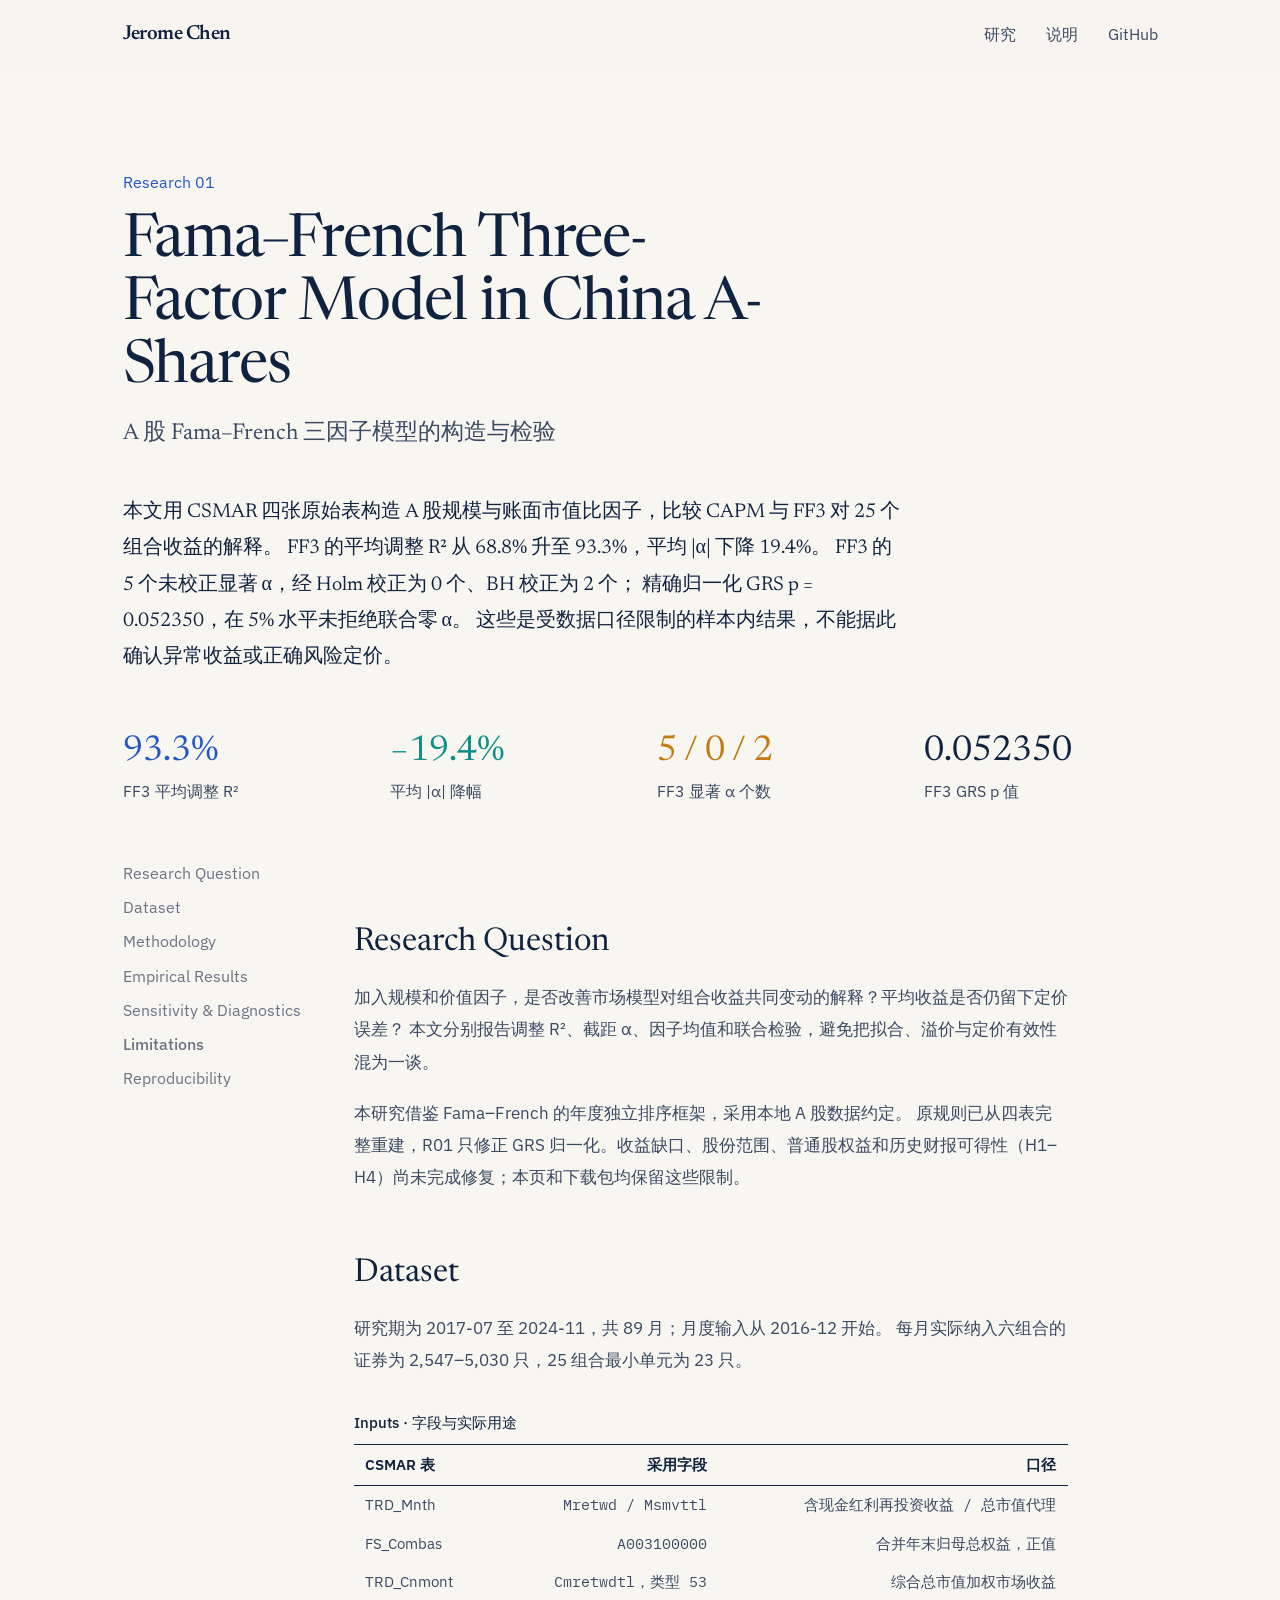
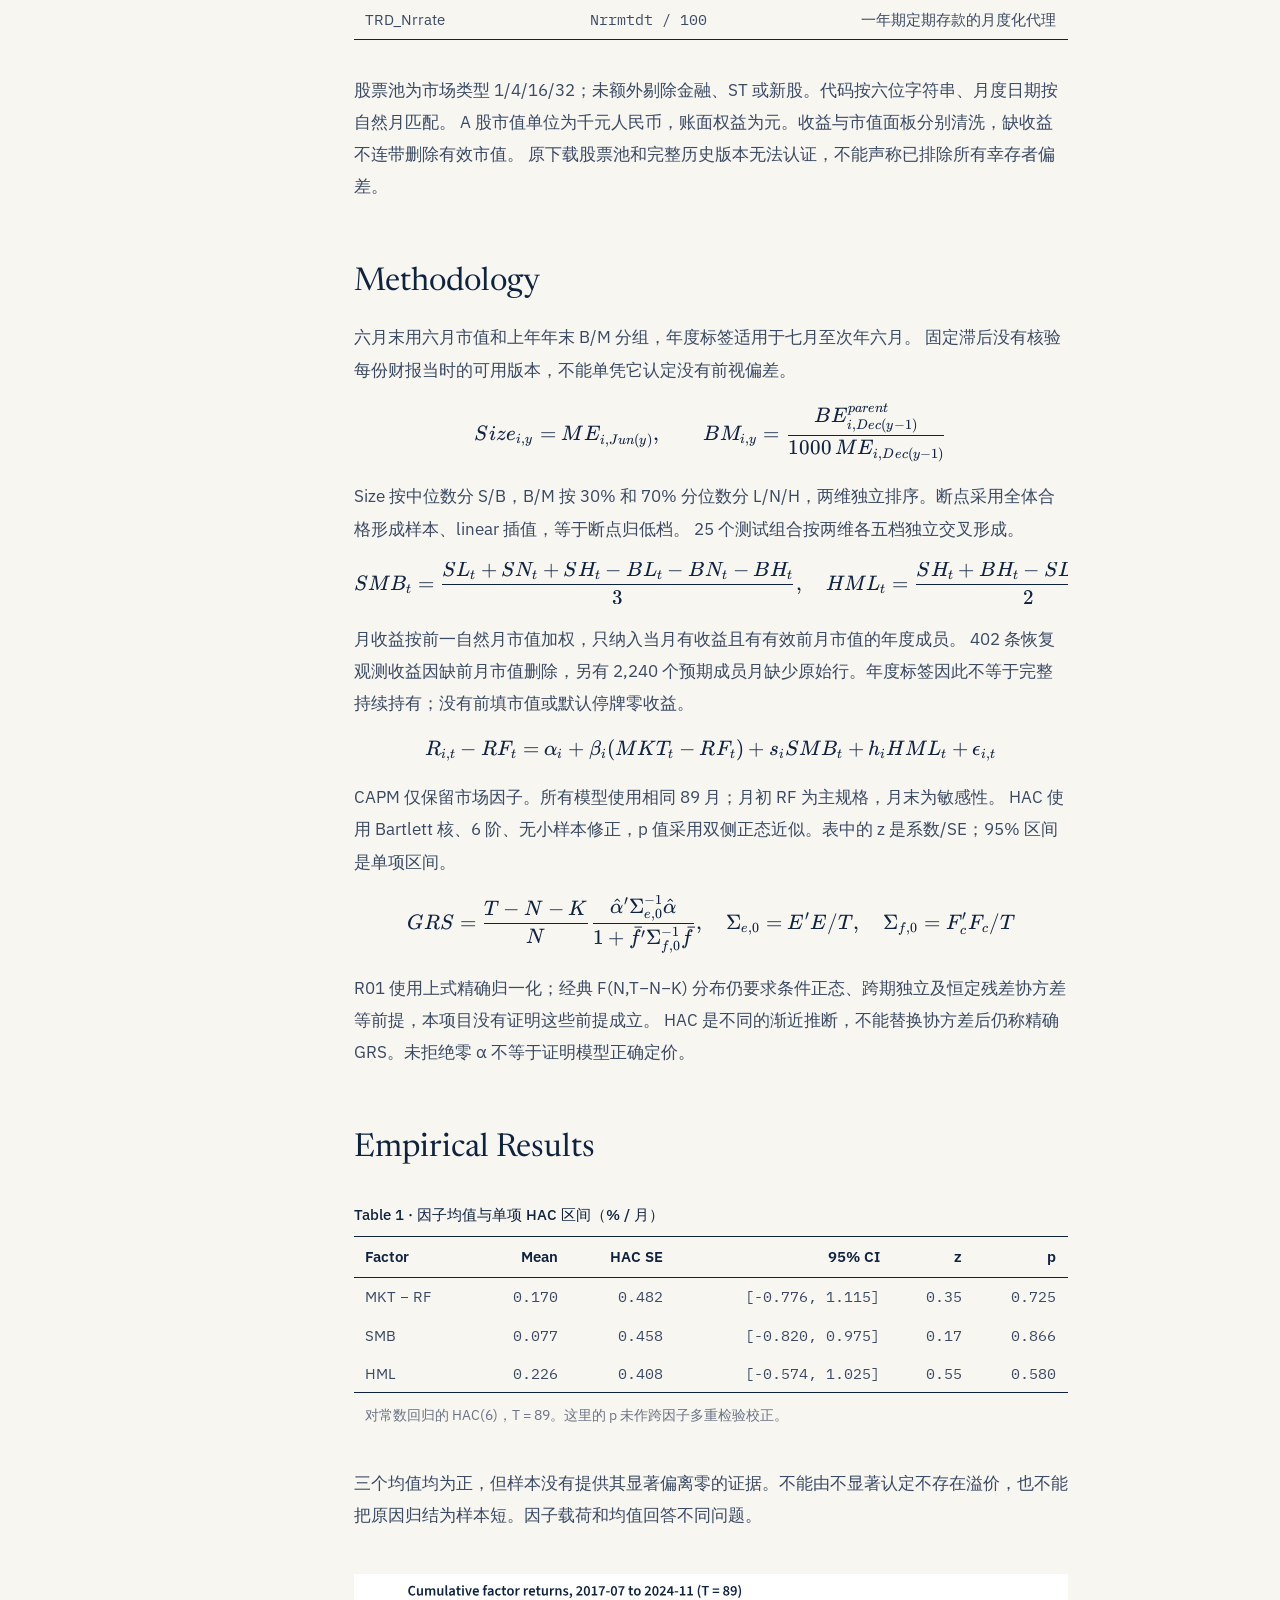
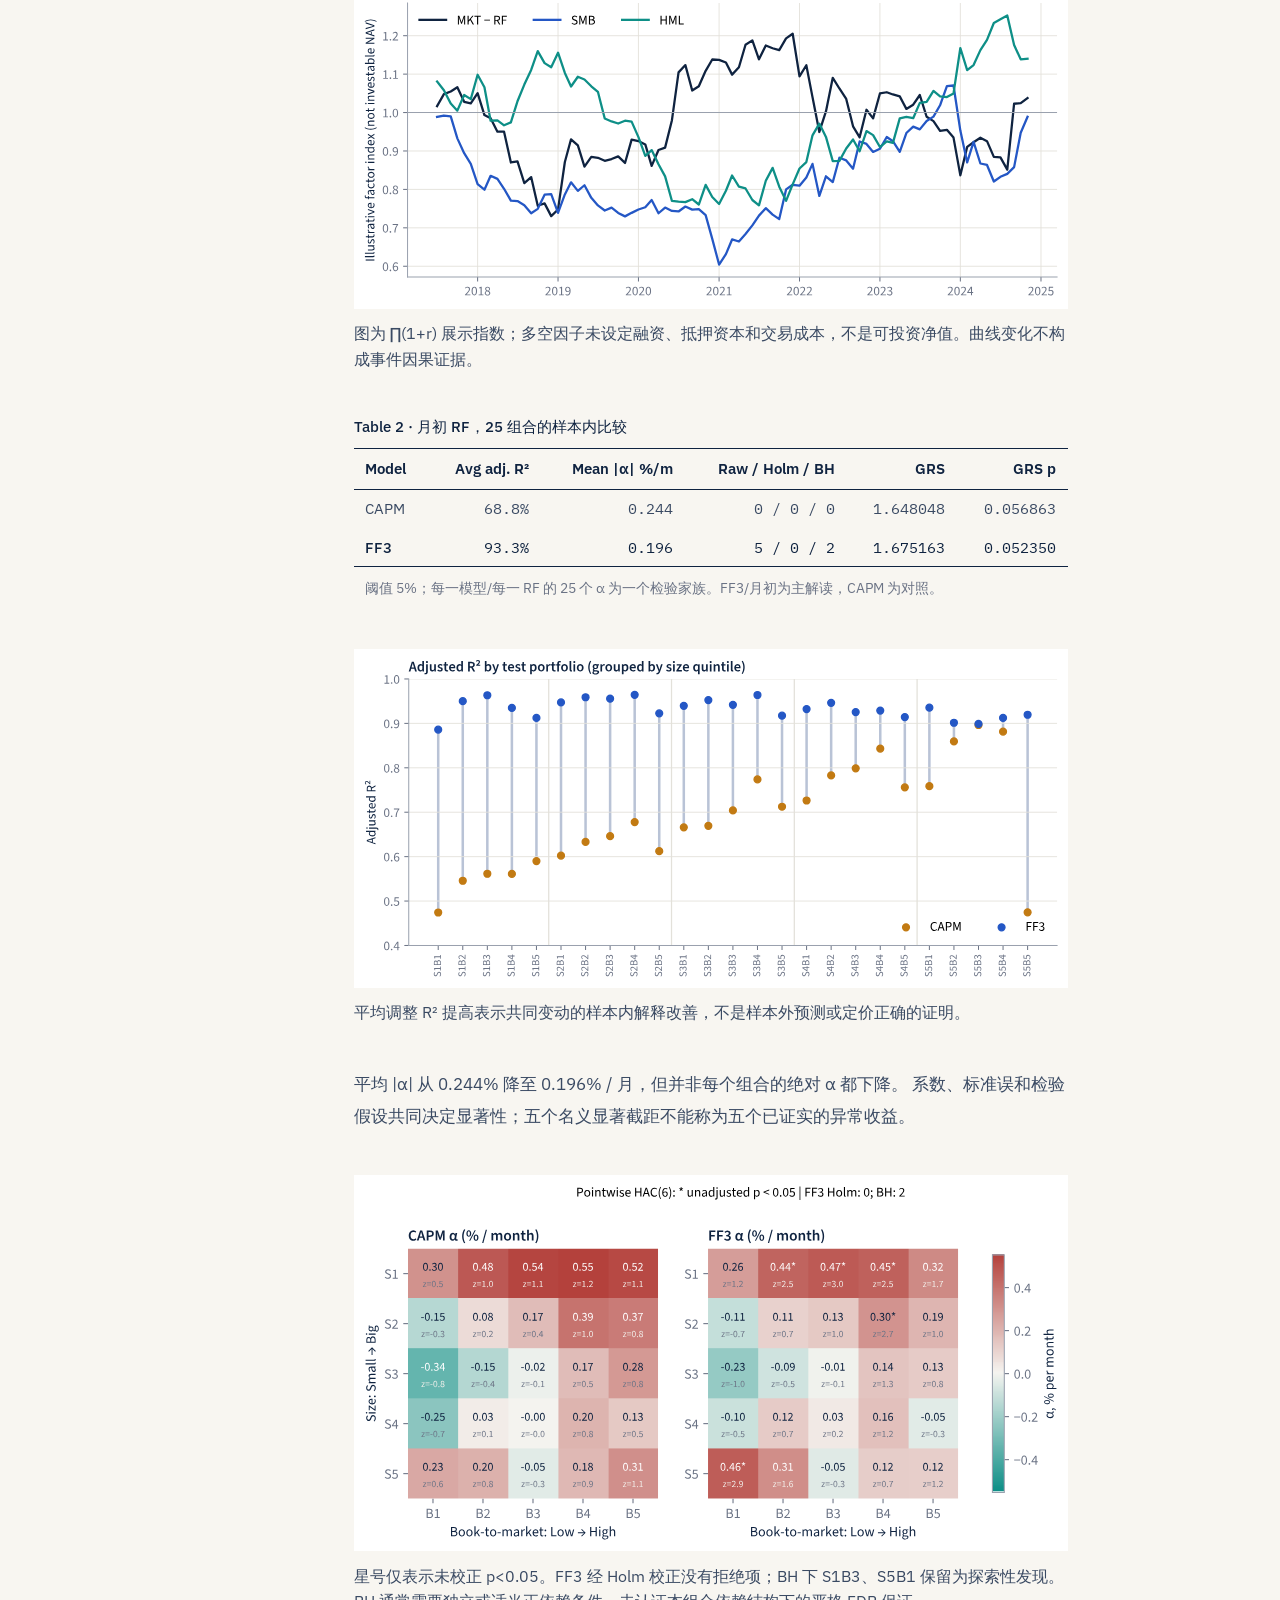
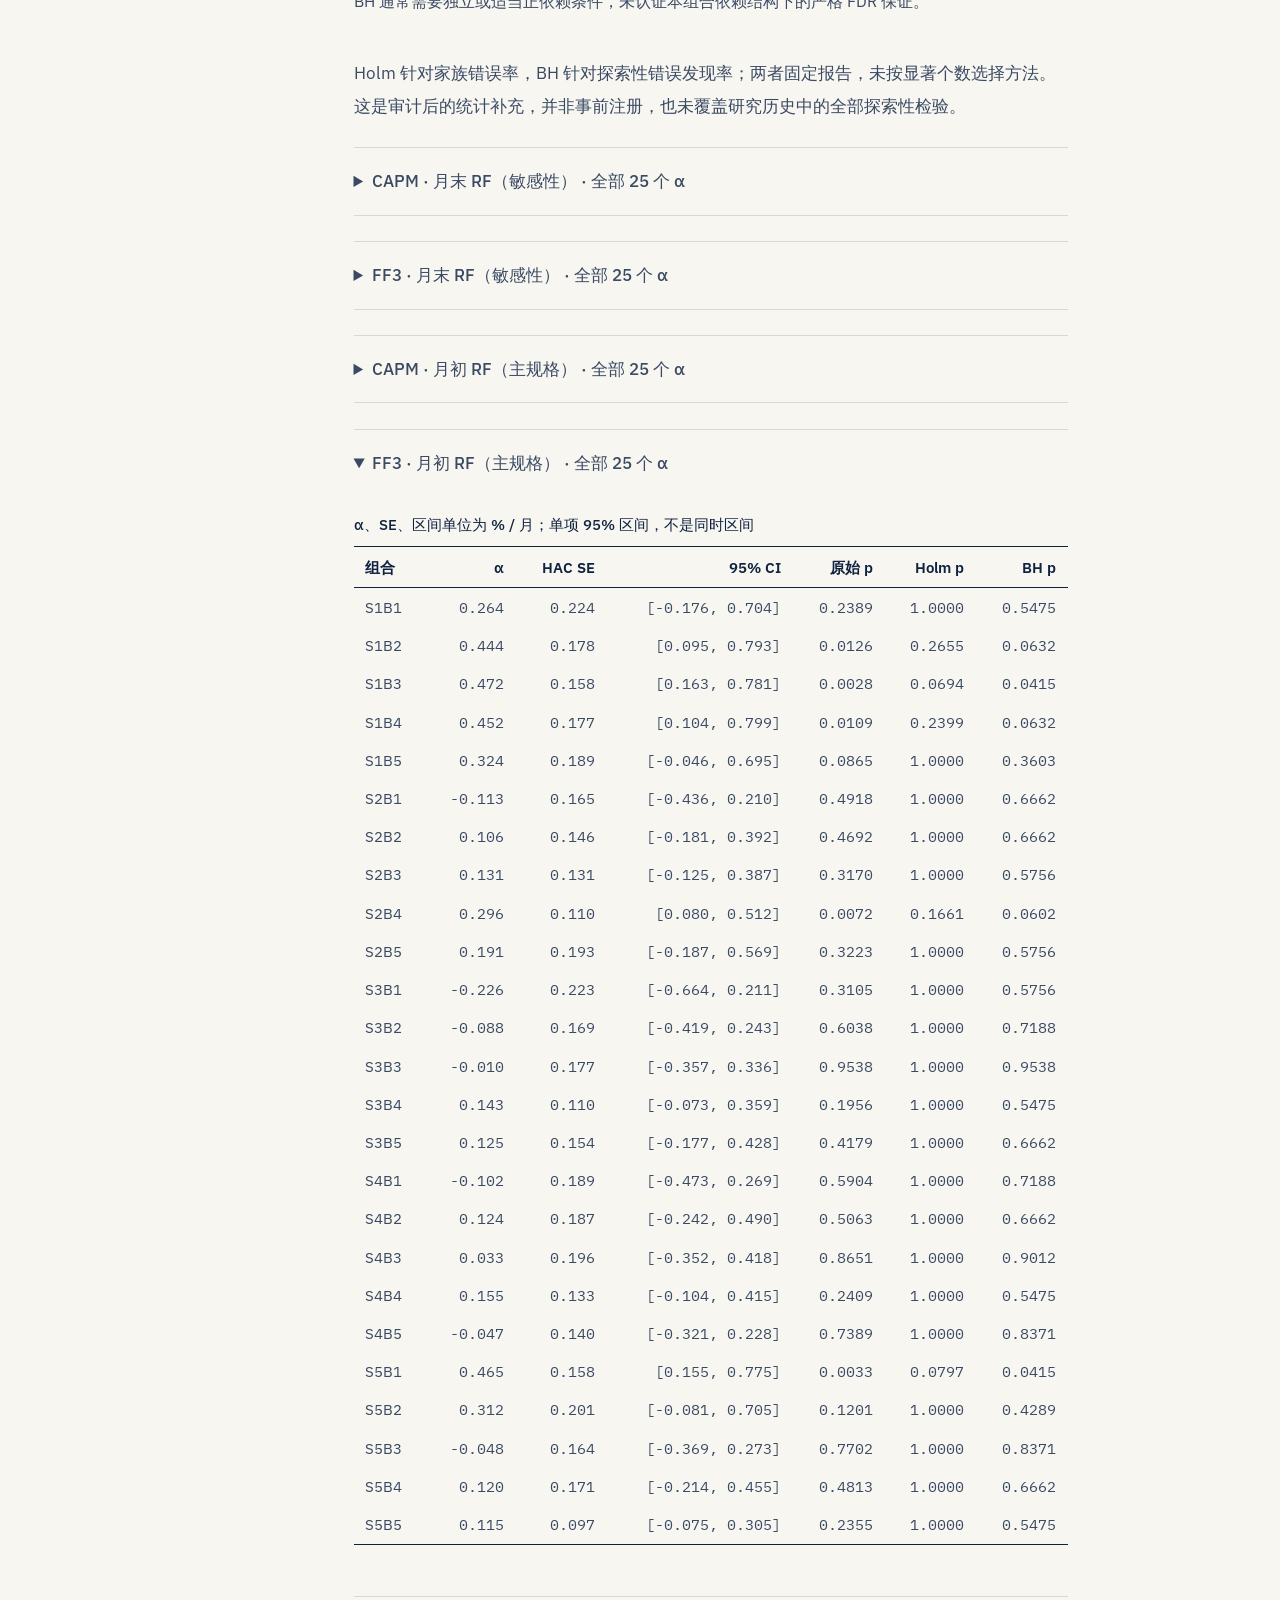
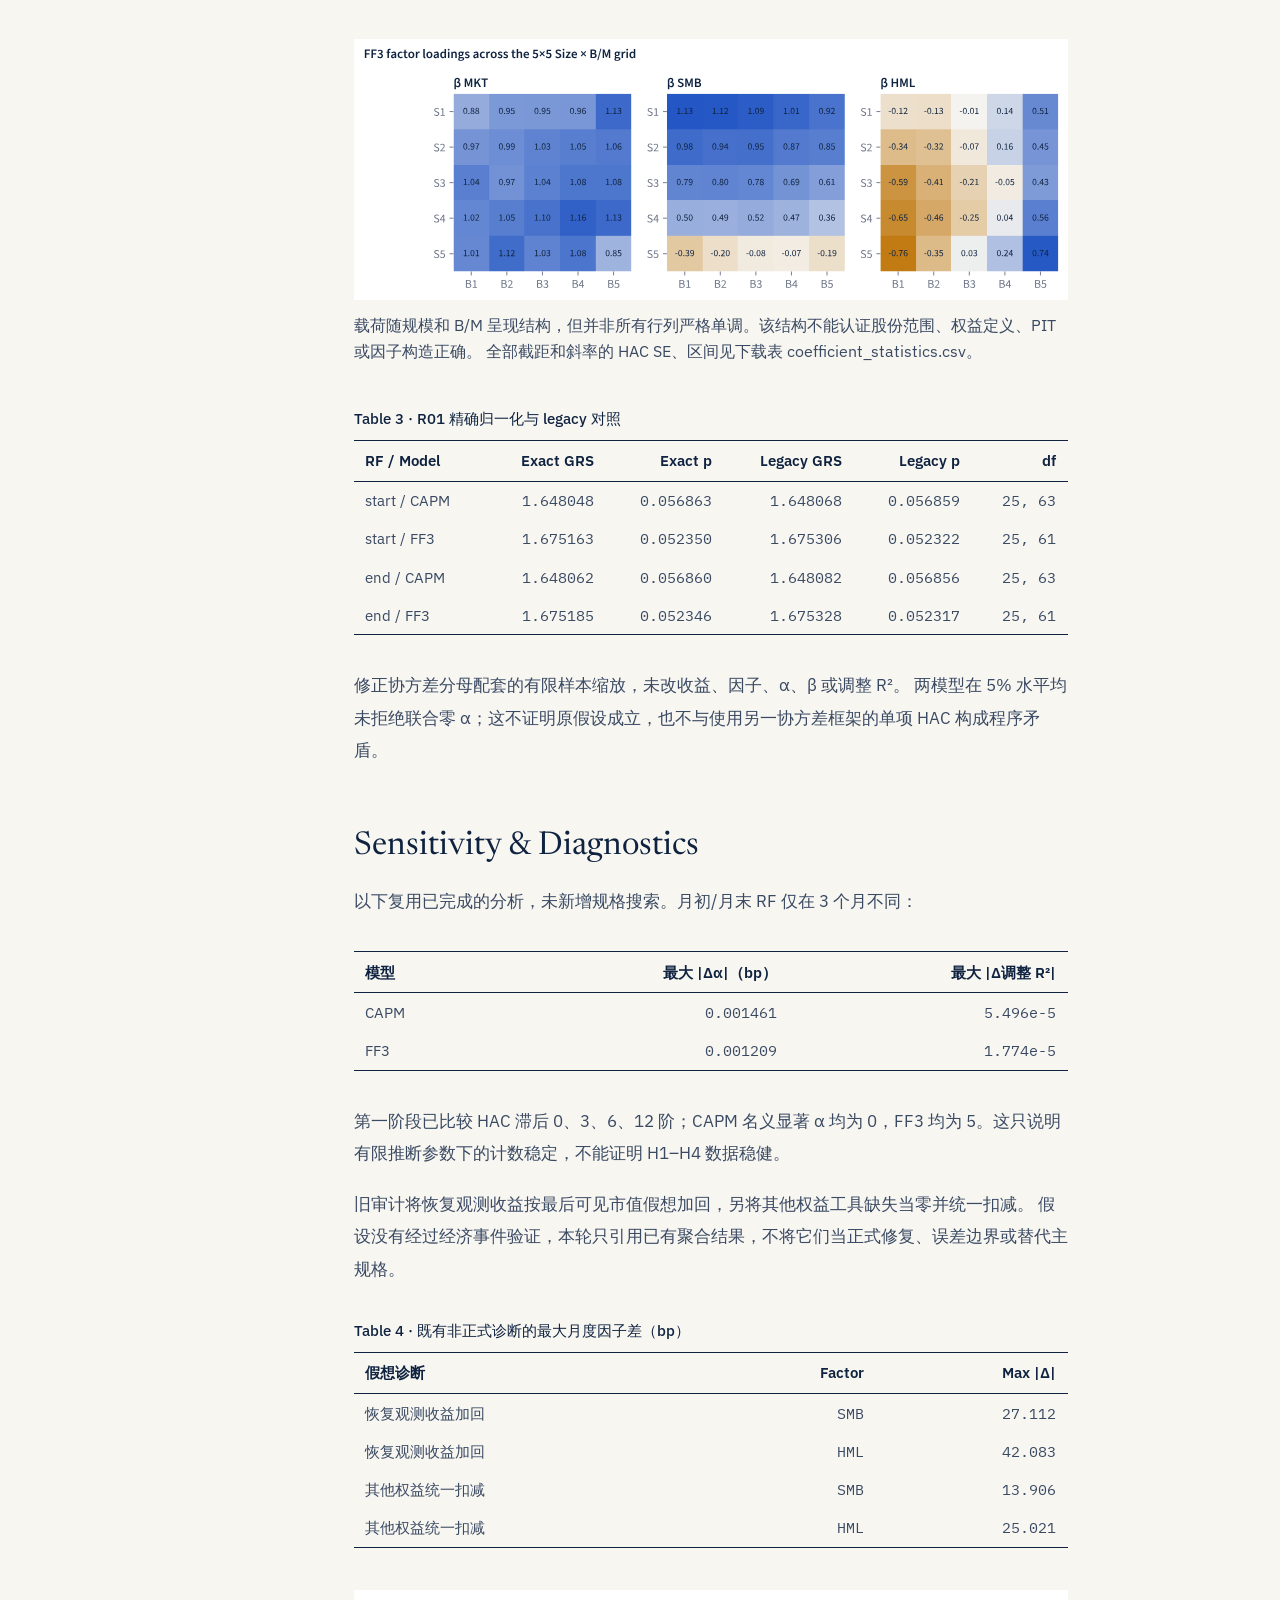
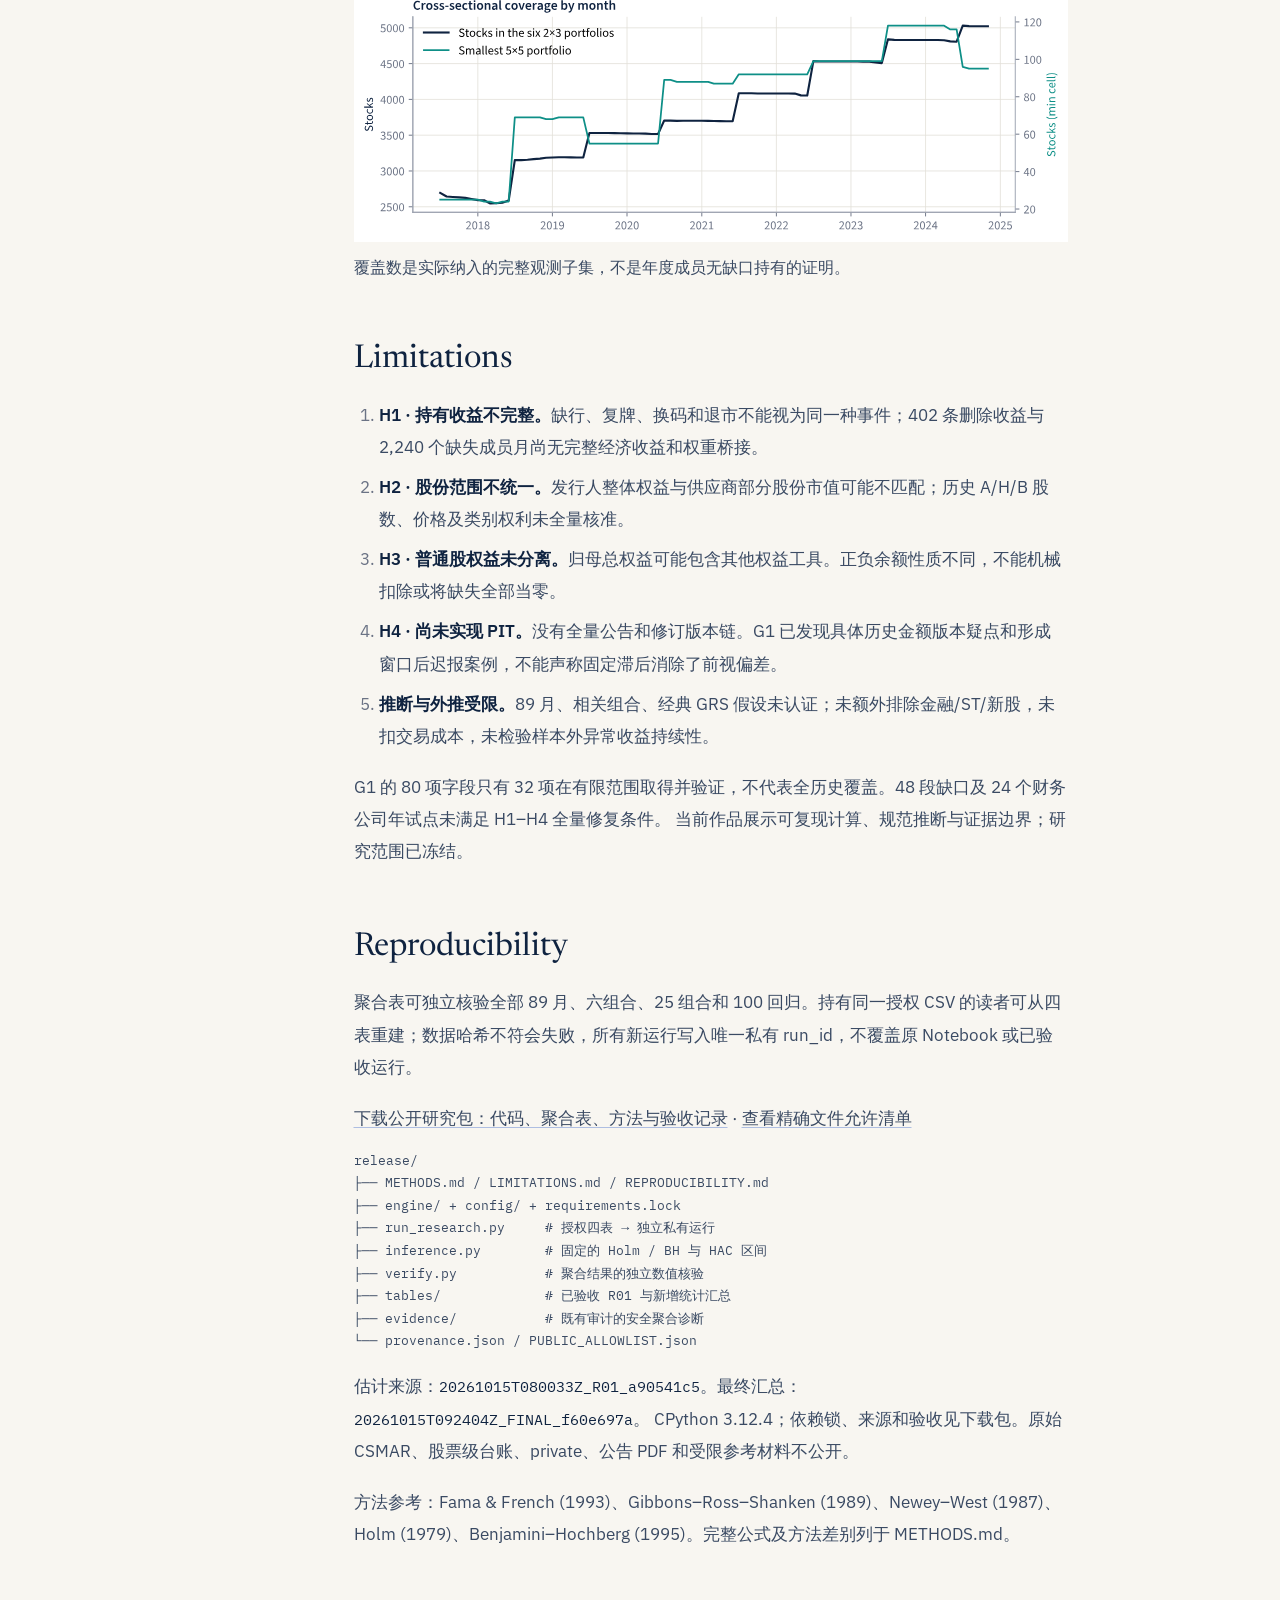
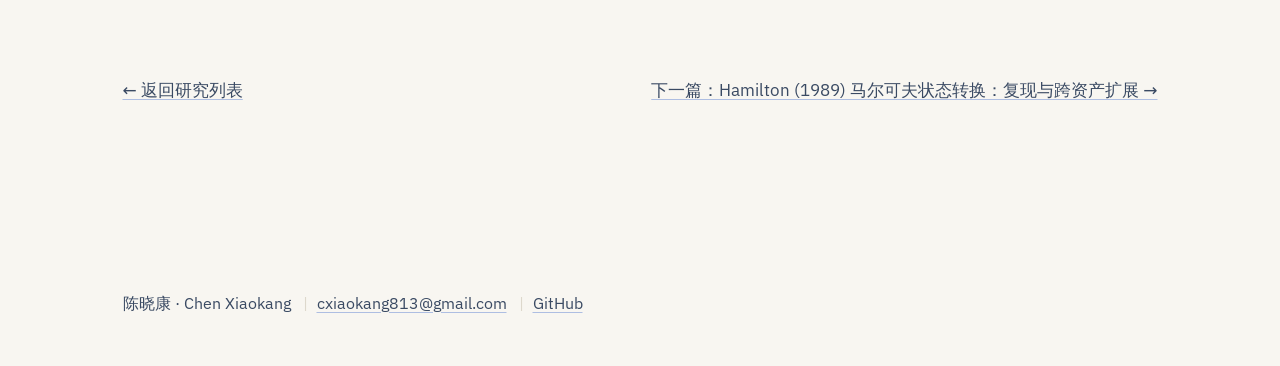
==== research/ff3.html @ ce9dce81 "Publish the quantitative research portfolio. Co-authored-by: Cursor <cursoragent@cursor.com>" ====
<!DOCTYPE html><html lang="zh-CN"> <head><meta charset="utf-8"><meta name="viewport" content="width=device-width, initial-scale=1"><title>Fama–French Three-Factor Model in China A-Shares — Jerome Chen</title><meta name="description" content="规模（SMB）与价值（HML）因子能在多大程度上解释 A 股 25 个 Size × B/M 组合的收益差异？相对 CAPM 改进了什么、没有改进什么？"><meta name="author" content="Chen Xiaokang (Jerome Chen)"><link rel="icon" href="../favicon.svg" type="image/svg+xml"><link rel="stylesheet" href="../_astro/ff3.qR0utP1w.css"></head> <body class="min-h-screen"> <header class="no-print sticky top-0 z-40 bg-paper/90 backdrop-blur-sm"> <div class="mx-auto flex h-16 max-w-[1120px] items-center justify-between px-6 sm:px-10"> <a href="../index.html" class="font-serif text-[1.2rem] font-semibold tracking-tight text-ink">Jerome Chen</a> <nav class="flex items-center gap-7 text-[0.95rem] text-ink-soft"> <a href="../index.html#library" class="transition-colors hover:text-blue">研究</a> <a href="../index.html#about" class="transition-colors hover:text-blue">说明</a> <a href="https://github.com/Jeromechen13" class="hidden transition-colors hover:text-blue sm:inline" target="_blank" rel="noopener">GitHub</a> </nav> </div> </header>  <section class="rise mx-auto max-w-[1120px] px-6 pt-16 pb-14 sm:px-10 sm:pt-24"> <div class="text-[0.95rem] text-blue">Research 01</div> <h1 class="display mt-4 max-w-[18ch] text-[2.5rem] text-ink sm:text-[3.5rem]">Fama–French Three-Factor Model in China A-Shares</h1> <p class="mt-4 font-serif text-[1.35rem] text-ink-soft">A 股 Fama–French 三因子模型的构造与检验</p> <div class="mt-10 max-w-[46rem] font-serif text-[1.18rem] leading-[1.8] text-ink">  <p>本文用 CSMAR 四张原始表构造 A 股规模与账面市值比因子，比较 CAPM 与 FF3 对 25 个组合收益的解释。
      FF3 的平均调整 R² 从 68.8% 升至 93.3%，平均 |α| 下降 19.4%。
      FF3 的 5 个未校正显著 α，经 Holm 校正为 0 个、BH 校正为 2 个；
      精确归一化 GRS p = 0.052350，在 5% 水平未拒绝联合零 α。
      这些是受数据口径限制的样本内结果，不能据此确认异常收益或正确风险定价。</p>  </div> <div class="mt-14 grid grid-cols-2 gap-x-8 gap-y-10 md:grid-cols-4">  <div> <div class="font-serif text-[2.1rem] leading-none text-blue">93.3%</div> <div class="mt-2 text-[0.95rem] text-ink-soft">FF3 平均调整 R²</div> </div> <div> <div class="font-serif text-[2.1rem] leading-none text-teal">−19.4%</div> <div class="mt-2 text-[0.95rem] text-ink-soft">平均 |α| 降幅</div> </div> <div> <div class="font-serif text-[2.1rem] leading-none text-amber">5 / 0 / 2</div> <div class="mt-2 text-[0.95rem] text-ink-soft">FF3 显著 α 个数</div> </div> <div> <div class="font-serif text-[2.1rem] leading-none text-ink">0.052350</div> <div class="mt-2 text-[0.95rem] text-ink-soft">FF3 GRS p 值</div> </div>  </div> </section> <div class="mx-auto grid max-w-[1120px] grid-cols-1 gap-12 px-6 sm:px-10 lg:grid-cols-[180px_minmax(0,1fr)]"> <aside class="no-print hidden lg:block"> <nav class="sticky top-24 text-[0.92rem]" aria-label="Contents"> <ul class="space-y-2.5"> <li> <a href="#question" data-target="question" class="toc-link text-muted transition-colors hover:text-blue"> Research Question </a> </li><li> <a href="#data" data-target="data" class="toc-link text-muted transition-colors hover:text-blue"> Dataset </a> </li><li> <a href="#method" data-target="method" class="toc-link text-muted transition-colors hover:text-blue"> Methodology </a> </li><li> <a href="#results" data-target="results" class="toc-link text-muted transition-colors hover:text-blue"> Empirical Results </a> </li><li> <a href="#robustness" data-target="robustness" class="toc-link text-muted transition-colors hover:text-blue"> Sensitivity &amp; Diagnostics </a> </li><li> <a href="#limitations" data-target="limitations" class="toc-link text-muted transition-colors hover:text-blue"> Limitations </a> </li><li> <a href="#code" data-target="code" class="toc-link text-muted transition-colors hover:text-blue"> Reproducibility </a> </li> </ul> </nav> </aside> <article class="prose-r max-w-[42rem] pb-10">    <h2 id="question"><span class="sec">01</span>Research Question</h2> <p>加入规模和价值因子，是否改善市场模型对组合收益共同变动的解释？平均收益是否仍留下定价误差？
    本文分别报告调整 R²、截距 α、因子均值和联合检验，避免把拟合、溢价与定价有效性混为一谈。</p> <p class="note">本研究借鉴 Fama–French 的年度独立排序框架，采用本地 A 股数据约定。
    原规则已从四表完整重建，R01 只修正 GRS 归一化。收益缺口、股份范围、普通股权益和历史财报可得性（H1–H4）尚未完成修复；本页和下载包均保留这些限制。</p> <h2 id="data"><span class="sec">02</span>Dataset</h2> <p>研究期为 2017-07 至 2024-11，共 89 月；月度输入从 2016-12 开始。
    每月实际纳入六组合的证券为 2,547–5,030 只，25 组合最小单元为 23 只。</p> <div class="table-wrap"><table class="booktabs"> <caption>Inputs · 字段与实际用途</caption> <thead><tr><th>CSMAR 表</th><th>采用字段</th><th>口径</th></tr></thead> <tbody> <tr><td>TRD_Mnth</td><td>Mretwd / Msmvttl</td><td>含现金红利再投资收益 / 总市值代理</td></tr> <tr><td>FS_Combas</td><td>A003100000</td><td>合并年末归母总权益，正值</td></tr> <tr><td>TRD_Cnmont</td><td>Cmretwdtl，类型 53</td><td>综合总市值加权市场收益</td></tr> <tr><td>TRD_Nrrate</td><td>Nrrmtdt / 100</td><td>一年期定期存款的月度化代理</td></tr> </tbody> </table></div> <p>股票池为市场类型 1/4/16/32；未额外剔除金融、ST 或新股。代码按六位字符串、月度日期按自然月匹配。
    A 股市值单位为千元人民币，账面权益为元。收益与市值面板分别清洗，缺收益不连带删除有效市值。
    原下载股票池和完整历史版本无法认证，不能声称已排除所有幸存者偏差。</p> <h2 id="method"><span class="sec">03</span>Methodology</h2> <p>六月末用六月市值和上年年末 B/M 分组，年度标签适用于七月至次年六月。
    固定滞后没有核验每份财报当时的可用版本，不能单凭它认定没有前视偏差。</p> <span class="katex-display"><span class="katex"><span class="katex-html" aria-hidden="true"><span class="base"><span class="strut" style="height:0.9694em;vertical-align:-0.2861em;"></span><span class="mord mathnormal" style="margin-right:0.0576em;">S</span><span class="mord mathnormal">i</span><span class="mord mathnormal" style="margin-right:0.044em;">z</span><span class="mord"><span class="mord mathnormal">e</span><span class="msupsub"><span class="vlist-t vlist-t2"><span class="vlist-r"><span class="vlist" style="height:0.3117em;"><span style="top:-2.55em;margin-left:0em;margin-right:0.05em;"><span class="pstrut" style="height:2.7em;"></span><span class="sizing reset-size6 size3 mtight"><span class="mord mtight"><span class="mord mathnormal mtight">i</span><span class="mpunct mtight">,</span><span class="mord mathnormal mtight" style="margin-right:0.0359em;">y</span></span></span></span></span><span class="vlist-s">​</span></span><span class="vlist-r"><span class="vlist" style="height:0.2861em;"><span></span></span></span></span></span></span><span class="mspace" style="margin-right:0.2778em;"></span><span class="mrel">=</span><span class="mspace" style="margin-right:0.2778em;"></span></span><span class="base"><span class="strut" style="height:1.0385em;vertical-align:-0.3552em;"></span><span class="mord mathnormal" style="margin-right:0.109em;">M</span><span class="mord"><span class="mord mathnormal" style="margin-right:0.0576em;">E</span><span class="msupsub"><span class="vlist-t vlist-t2"><span class="vlist-r"><span class="vlist" style="height:0.3448em;"><span style="top:-2.5198em;margin-left:-0.0576em;margin-right:0.05em;"><span class="pstrut" style="height:2.7em;"></span><span class="sizing reset-size6 size3 mtight"><span class="mord mtight"><span class="mord mathnormal mtight">i</span><span class="mpunct mtight">,</span><span class="mord mathnormal mtight" style="margin-right:0.0962em;">J</span><span class="mord mathnormal mtight">u</span><span class="mord mathnormal mtight">n</span><span class="mopen mtight">(</span><span class="mord mathnormal mtight" style="margin-right:0.0359em;">y</span><span class="mclose mtight">)</span></span></span></span></span><span class="vlist-s">​</span></span><span class="vlist-r"><span class="vlist" style="height:0.3552em;"><span></span></span></span></span></span></span><span class="mpunct">,</span><span class="mspace" style="margin-right:2em;"></span><span class="mspace" style="margin-right:0.1667em;"></span><span class="mord mathnormal" style="margin-right:0.0502em;">B</span><span class="mord"><span class="mord mathnormal" style="margin-right:0.109em;">M</span><span class="msupsub"><span class="vlist-t vlist-t2"><span class="vlist-r"><span class="vlist" style="height:0.3117em;"><span style="top:-2.55em;margin-left:-0.109em;margin-right:0.05em;"><span class="pstrut" style="height:2.7em;"></span><span class="sizing reset-size6 size3 mtight"><span class="mord mtight"><span class="mord mathnormal mtight">i</span><span class="mpunct mtight">,</span><span class="mord mathnormal mtight" style="margin-right:0.0359em;">y</span></span></span></span></span><span class="vlist-s">​</span></span><span class="vlist-r"><span class="vlist" style="height:0.2861em;"><span></span></span></span></span></span></span><span class="mspace" style="margin-right:0.2778em;"></span><span class="mrel">=</span><span class="mspace" style="margin-right:0.2778em;"></span></span><span class="base"><span class="strut" style="height:2.8579em;vertical-align:-1.0412em;"></span><span class="mord"><span class="mopen nulldelimiter"></span><span class="mfrac"><span class="vlist-t vlist-t2"><span class="vlist-r"><span class="vlist" style="height:1.8167em;"><span style="top:-2.314em;"><span class="pstrut" style="height:3em;"></span><span class="mord"><span class="mord">1000</span><span class="mspace" style="margin-right:0.1667em;"></span><span class="mord mathnormal" style="margin-right:0.109em;">M</span><span class="mord"><span class="mord mathnormal" style="margin-right:0.0576em;">E</span><span class="msupsub"><span class="vlist-t vlist-t2"><span class="vlist-r"><span class="vlist" style="height:0.3448em;"><span style="top:-2.5198em;margin-left:-0.0576em;margin-right:0.05em;"><span class="pstrut" style="height:2.7em;"></span><span class="sizing reset-size6 size3 mtight"><span class="mord mtight"><span class="mord mathnormal mtight">i</span><span class="mpunct mtight">,</span><span class="mord mathnormal mtight" style="margin-right:0.0278em;">D</span><span class="mord mathnormal mtight">ec</span><span class="mopen mtight">(</span><span class="mord mathnormal mtight" style="margin-right:0.0359em;">y</span><span class="mbin mtight">−</span><span class="mord mtight">1</span><span class="mclose mtight">)</span></span></span></span></span><span class="vlist-s">​</span></span><span class="vlist-r"><span class="vlist" style="height:0.3552em;"><span></span></span></span></span></span></span></span></span><span style="top:-3.23em;"><span class="pstrut" style="height:3em;"></span><span class="frac-line" style="border-bottom-width:0.04em;"></span></span><span style="top:-3.9052em;"><span class="pstrut" style="height:3em;"></span><span class="mord"><span class="mord mathnormal" style="margin-right:0.0502em;">B</span><span class="mord"><span class="mord mathnormal" style="margin-right:0.0576em;">E</span><span class="msupsub"><span class="vlist-t vlist-t2"><span class="vlist-r"><span class="vlist" style="height:0.9115em;"><span style="top:-2.3598em;margin-left:-0.0576em;margin-right:0.05em;"><span class="pstrut" style="height:2.7em;"></span><span class="sizing reset-size6 size3 mtight"><span class="mord mtight"><span class="mord mathnormal mtight">i</span><span class="mpunct mtight">,</span><span class="mord mathnormal mtight" style="margin-right:0.0278em;">D</span><span class="mord mathnormal mtight">ec</span><span class="mopen mtight">(</span><span class="mord mathnormal mtight" style="margin-right:0.0359em;">y</span><span class="mbin mtight">−</span><span class="mord mtight">1</span><span class="mclose mtight">)</span></span></span></span><span style="top:-3.1809em;margin-right:0.05em;"><span class="pstrut" style="height:2.7em;"></span><span class="sizing reset-size6 size3 mtight"><span class="mord mtight"><span class="mord mathnormal mtight">p</span><span class="mord mathnormal mtight">a</span><span class="mord mathnormal mtight" style="margin-right:0.0278em;">r</span><span class="mord mathnormal mtight">e</span><span class="mord mathnormal mtight">n</span><span class="mord mathnormal mtight">t</span></span></span></span></span><span class="vlist-s">​</span></span><span class="vlist-r"><span class="vlist" style="height:0.5152em;"><span></span></span></span></span></span></span></span></span></span><span class="vlist-s">​</span></span><span class="vlist-r"><span class="vlist" style="height:1.0412em;"><span></span></span></span></span></span><span class="mclose nulldelimiter"></span></span></span></span></span></span> <p>Size 按中位数分 S/B，B/M 按 30% 和 70% 分位数分 L/N/H，两维独立排序。断点采用全体合格形成样本、linear 插值，等于断点归低档。
    25 个测试组合按两维各五档独立交叉形成。</p> <span class="katex-display"><span class="katex"><span class="katex-html" aria-hidden="true"><span class="base"><span class="strut" style="height:0.8333em;vertical-align:-0.15em;"></span><span class="mord mathnormal" style="margin-right:0.0576em;">S</span><span class="mord mathnormal" style="margin-right:0.109em;">M</span><span class="mord"><span class="mord mathnormal" style="margin-right:0.0502em;">B</span><span class="msupsub"><span class="vlist-t vlist-t2"><span class="vlist-r"><span class="vlist" style="height:0.2806em;"><span style="top:-2.55em;margin-left:-0.0502em;margin-right:0.05em;"><span class="pstrut" style="height:2.7em;"></span><span class="sizing reset-size6 size3 mtight"><span class="mord mathnormal mtight">t</span></span></span></span><span class="vlist-s">​</span></span><span class="vlist-r"><span class="vlist" style="height:0.15em;"><span></span></span></span></span></span></span><span class="mspace" style="margin-right:0.2778em;"></span><span class="mrel">=</span><span class="mspace" style="margin-right:0.2778em;"></span></span><span class="base"><span class="strut" style="height:2.0463em;vertical-align:-0.686em;"></span><span class="mord"><span class="mopen nulldelimiter"></span><span class="mfrac"><span class="vlist-t vlist-t2"><span class="vlist-r"><span class="vlist" style="height:1.3603em;"><span style="top:-2.314em;"><span class="pstrut" style="height:3em;"></span><span class="mord"><span class="mord">3</span></span></span><span style="top:-3.23em;"><span class="pstrut" style="height:3em;"></span><span class="frac-line" style="border-bottom-width:0.04em;"></span></span><span style="top:-3.677em;"><span class="pstrut" style="height:3em;"></span><span class="mord"><span class="mord mathnormal" style="margin-right:0.0576em;">S</span><span class="mord"><span class="mord mathnormal">L</span><span class="msupsub"><span class="vlist-t vlist-t2"><span class="vlist-r"><span class="vlist" style="height:0.2806em;"><span style="top:-2.55em;margin-left:0em;margin-right:0.05em;"><span class="pstrut" style="height:2.7em;"></span><span class="sizing reset-size6 size3 mtight"><span class="mord mathnormal mtight">t</span></span></span></span><span class="vlist-s">​</span></span><span class="vlist-r"><span class="vlist" style="height:0.15em;"><span></span></span></span></span></span></span><span class="mspace" style="margin-right:0.2222em;"></span><span class="mbin">+</span><span class="mspace" style="margin-right:0.2222em;"></span><span class="mord mathnormal" style="margin-right:0.0576em;">S</span><span class="mord"><span class="mord mathnormal" style="margin-right:0.109em;">N</span><span class="msupsub"><span class="vlist-t vlist-t2"><span class="vlist-r"><span class="vlist" style="height:0.2806em;"><span style="top:-2.55em;margin-left:-0.109em;margin-right:0.05em;"><span class="pstrut" style="height:2.7em;"></span><span class="sizing reset-size6 size3 mtight"><span class="mord mathnormal mtight">t</span></span></span></span><span class="vlist-s">​</span></span><span class="vlist-r"><span class="vlist" style="height:0.15em;"><span></span></span></span></span></span></span><span class="mspace" style="margin-right:0.2222em;"></span><span class="mbin">+</span><span class="mspace" style="margin-right:0.2222em;"></span><span class="mord mathnormal" style="margin-right:0.0576em;">S</span><span class="mord"><span class="mord mathnormal" style="margin-right:0.0813em;">H</span><span class="msupsub"><span class="vlist-t vlist-t2"><span class="vlist-r"><span class="vlist" style="height:0.2806em;"><span style="top:-2.55em;margin-left:-0.0813em;margin-right:0.05em;"><span class="pstrut" style="height:2.7em;"></span><span class="sizing reset-size6 size3 mtight"><span class="mord mathnormal mtight">t</span></span></span></span><span class="vlist-s">​</span></span><span class="vlist-r"><span class="vlist" style="height:0.15em;"><span></span></span></span></span></span></span><span class="mspace" style="margin-right:0.2222em;"></span><span class="mbin">−</span><span class="mspace" style="margin-right:0.2222em;"></span><span class="mord mathnormal" style="margin-right:0.0502em;">B</span><span class="mord"><span class="mord mathnormal">L</span><span class="msupsub"><span class="vlist-t vlist-t2"><span class="vlist-r"><span class="vlist" style="height:0.2806em;"><span style="top:-2.55em;margin-left:0em;margin-right:0.05em;"><span class="pstrut" style="height:2.7em;"></span><span class="sizing reset-size6 size3 mtight"><span class="mord mathnormal mtight">t</span></span></span></span><span class="vlist-s">​</span></span><span class="vlist-r"><span class="vlist" style="height:0.15em;"><span></span></span></span></span></span></span><span class="mspace" style="margin-right:0.2222em;"></span><span class="mbin">−</span><span class="mspace" style="margin-right:0.2222em;"></span><span class="mord mathnormal" style="margin-right:0.0502em;">B</span><span class="mord"><span class="mord mathnormal" style="margin-right:0.109em;">N</span><span class="msupsub"><span class="vlist-t vlist-t2"><span class="vlist-r"><span class="vlist" style="height:0.2806em;"><span style="top:-2.55em;margin-left:-0.109em;margin-right:0.05em;"><span class="pstrut" style="height:2.7em;"></span><span class="sizing reset-size6 size3 mtight"><span class="mord mathnormal mtight">t</span></span></span></span><span class="vlist-s">​</span></span><span class="vlist-r"><span class="vlist" style="height:0.15em;"><span></span></span></span></span></span></span><span class="mspace" style="margin-right:0.2222em;"></span><span class="mbin">−</span><span class="mspace" style="margin-right:0.2222em;"></span><span class="mord mathnormal" style="margin-right:0.0502em;">B</span><span class="mord"><span class="mord mathnormal" style="margin-right:0.0813em;">H</span><span class="msupsub"><span class="vlist-t vlist-t2"><span class="vlist-r"><span class="vlist" style="height:0.2806em;"><span style="top:-2.55em;margin-left:-0.0813em;margin-right:0.05em;"><span class="pstrut" style="height:2.7em;"></span><span class="sizing reset-size6 size3 mtight"><span class="mord mathnormal mtight">t</span></span></span></span><span class="vlist-s">​</span></span><span class="vlist-r"><span class="vlist" style="height:0.15em;"><span></span></span></span></span></span></span></span></span></span><span class="vlist-s">​</span></span><span class="vlist-r"><span class="vlist" style="height:0.686em;"><span></span></span></span></span></span><span class="mclose nulldelimiter"></span></span><span class="mpunct">,</span><span class="mspace" style="margin-right:1em;"></span><span class="mspace" style="margin-right:0.1667em;"></span><span class="mord mathnormal" style="margin-right:0.0813em;">H</span><span class="mord mathnormal" style="margin-right:0.109em;">M</span><span class="mord"><span class="mord mathnormal">L</span><span class="msupsub"><span class="vlist-t vlist-t2"><span class="vlist-r"><span class="vlist" style="height:0.2806em;"><span style="top:-2.55em;margin-left:0em;margin-right:0.05em;"><span class="pstrut" style="height:2.7em;"></span><span class="sizing reset-size6 size3 mtight"><span class="mord mathnormal mtight">t</span></span></span></span><span class="vlist-s">​</span></span><span class="vlist-r"><span class="vlist" style="height:0.15em;"><span></span></span></span></span></span></span><span class="mspace" style="margin-right:0.2778em;"></span><span class="mrel">=</span><span class="mspace" style="margin-right:0.2778em;"></span></span><span class="base"><span class="strut" style="height:2.0463em;vertical-align:-0.686em;"></span><span class="mord"><span class="mopen nulldelimiter"></span><span class="mfrac"><span class="vlist-t vlist-t2"><span class="vlist-r"><span class="vlist" style="height:1.3603em;"><span style="top:-2.314em;"><span class="pstrut" style="height:3em;"></span><span class="mord"><span class="mord">2</span></span></span><span style="top:-3.23em;"><span class="pstrut" style="height:3em;"></span><span class="frac-line" style="border-bottom-width:0.04em;"></span></span><span style="top:-3.677em;"><span class="pstrut" style="height:3em;"></span><span class="mord"><span class="mord mathnormal" style="margin-right:0.0576em;">S</span><span class="mord"><span class="mord mathnormal" style="margin-right:0.0813em;">H</span><span class="msupsub"><span class="vlist-t vlist-t2"><span class="vlist-r"><span class="vlist" style="height:0.2806em;"><span style="top:-2.55em;margin-left:-0.0813em;margin-right:0.05em;"><span class="pstrut" style="height:2.7em;"></span><span class="sizing reset-size6 size3 mtight"><span class="mord mathnormal mtight">t</span></span></span></span><span class="vlist-s">​</span></span><span class="vlist-r"><span class="vlist" style="height:0.15em;"><span></span></span></span></span></span></span><span class="mspace" style="margin-right:0.2222em;"></span><span class="mbin">+</span><span class="mspace" style="margin-right:0.2222em;"></span><span class="mord mathnormal" style="margin-right:0.0502em;">B</span><span class="mord"><span class="mord mathnormal" style="margin-right:0.0813em;">H</span><span class="msupsub"><span class="vlist-t vlist-t2"><span class="vlist-r"><span class="vlist" style="height:0.2806em;"><span style="top:-2.55em;margin-left:-0.0813em;margin-right:0.05em;"><span class="pstrut" style="height:2.7em;"></span><span class="sizing reset-size6 size3 mtight"><span class="mord mathnormal mtight">t</span></span></span></span><span class="vlist-s">​</span></span><span class="vlist-r"><span class="vlist" style="height:0.15em;"><span></span></span></span></span></span></span><span class="mspace" style="margin-right:0.2222em;"></span><span class="mbin">−</span><span class="mspace" style="margin-right:0.2222em;"></span><span class="mord mathnormal" style="margin-right:0.0576em;">S</span><span class="mord"><span class="mord mathnormal">L</span><span class="msupsub"><span class="vlist-t vlist-t2"><span class="vlist-r"><span class="vlist" style="height:0.2806em;"><span style="top:-2.55em;margin-left:0em;margin-right:0.05em;"><span class="pstrut" style="height:2.7em;"></span><span class="sizing reset-size6 size3 mtight"><span class="mord mathnormal mtight">t</span></span></span></span><span class="vlist-s">​</span></span><span class="vlist-r"><span class="vlist" style="height:0.15em;"><span></span></span></span></span></span></span><span class="mspace" style="margin-right:0.2222em;"></span><span class="mbin">−</span><span class="mspace" style="margin-right:0.2222em;"></span><span class="mord mathnormal" style="margin-right:0.0502em;">B</span><span class="mord"><span class="mord mathnormal">L</span><span class="msupsub"><span class="vlist-t vlist-t2"><span class="vlist-r"><span class="vlist" style="height:0.2806em;"><span style="top:-2.55em;margin-left:0em;margin-right:0.05em;"><span class="pstrut" style="height:2.7em;"></span><span class="sizing reset-size6 size3 mtight"><span class="mord mathnormal mtight">t</span></span></span></span><span class="vlist-s">​</span></span><span class="vlist-r"><span class="vlist" style="height:0.15em;"><span></span></span></span></span></span></span></span></span></span><span class="vlist-s">​</span></span><span class="vlist-r"><span class="vlist" style="height:0.686em;"><span></span></span></span></span></span><span class="mclose nulldelimiter"></span></span></span></span></span></span> <p>月收益按前一自然月市值加权，只纳入当月有收益且有有效前月市值的年度成员。
    402 条恢复观测收益因缺前月市值删除，另有 2,240 个预期成员月缺少原始行。年度标签因此不等于完整持续持有；没有前填市值或默认停牌零收益。</p> <span class="katex-display"><span class="katex"><span class="katex-html" aria-hidden="true"><span class="base"><span class="strut" style="height:0.9694em;vertical-align:-0.2861em;"></span><span class="mord"><span class="mord mathnormal" style="margin-right:0.0077em;">R</span><span class="msupsub"><span class="vlist-t vlist-t2"><span class="vlist-r"><span class="vlist" style="height:0.3117em;"><span style="top:-2.55em;margin-left:-0.0077em;margin-right:0.05em;"><span class="pstrut" style="height:2.7em;"></span><span class="sizing reset-size6 size3 mtight"><span class="mord mtight"><span class="mord mathnormal mtight">i</span><span class="mpunct mtight">,</span><span class="mord mathnormal mtight">t</span></span></span></span></span><span class="vlist-s">​</span></span><span class="vlist-r"><span class="vlist" style="height:0.2861em;"><span></span></span></span></span></span></span><span class="mspace" style="margin-right:0.2222em;"></span><span class="mbin">−</span><span class="mspace" style="margin-right:0.2222em;"></span></span><span class="base"><span class="strut" style="height:0.8333em;vertical-align:-0.15em;"></span><span class="mord mathnormal" style="margin-right:0.0077em;">R</span><span class="mord"><span class="mord mathnormal" style="margin-right:0.1389em;">F</span><span class="msupsub"><span class="vlist-t vlist-t2"><span class="vlist-r"><span class="vlist" style="height:0.2806em;"><span style="top:-2.55em;margin-left:-0.1389em;margin-right:0.05em;"><span class="pstrut" style="height:2.7em;"></span><span class="sizing reset-size6 size3 mtight"><span class="mord mathnormal mtight">t</span></span></span></span><span class="vlist-s">​</span></span><span class="vlist-r"><span class="vlist" style="height:0.15em;"><span></span></span></span></span></span></span><span class="mspace" style="margin-right:0.2778em;"></span><span class="mrel">=</span><span class="mspace" style="margin-right:0.2778em;"></span></span><span class="base"><span class="strut" style="height:0.7333em;vertical-align:-0.15em;"></span><span class="mord"><span class="mord mathnormal" style="margin-right:0.0037em;">α</span><span class="msupsub"><span class="vlist-t vlist-t2"><span class="vlist-r"><span class="vlist" style="height:0.3117em;"><span style="top:-2.55em;margin-left:-0.0037em;margin-right:0.05em;"><span class="pstrut" style="height:2.7em;"></span><span class="sizing reset-size6 size3 mtight"><span class="mord mathnormal mtight">i</span></span></span></span><span class="vlist-s">​</span></span><span class="vlist-r"><span class="vlist" style="height:0.15em;"><span></span></span></span></span></span></span><span class="mspace" style="margin-right:0.2222em;"></span><span class="mbin">+</span><span class="mspace" style="margin-right:0.2222em;"></span></span><span class="base"><span class="strut" style="height:1em;vertical-align:-0.25em;"></span><span class="mord"><span class="mord mathnormal" style="margin-right:0.0528em;">β</span><span class="msupsub"><span class="vlist-t vlist-t2"><span class="vlist-r"><span class="vlist" style="height:0.3117em;"><span style="top:-2.55em;margin-left:-0.0528em;margin-right:0.05em;"><span class="pstrut" style="height:2.7em;"></span><span class="sizing reset-size6 size3 mtight"><span class="mord mathnormal mtight">i</span></span></span></span><span class="vlist-s">​</span></span><span class="vlist-r"><span class="vlist" style="height:0.15em;"><span></span></span></span></span></span></span><span class="mopen">(</span><span class="mord mathnormal" style="margin-right:0.109em;">M</span><span class="mord mathnormal" style="margin-right:0.0715em;">K</span><span class="mord"><span class="mord mathnormal" style="margin-right:0.1389em;">T</span><span class="msupsub"><span class="vlist-t vlist-t2"><span class="vlist-r"><span class="vlist" style="height:0.2806em;"><span style="top:-2.55em;margin-left:-0.1389em;margin-right:0.05em;"><span class="pstrut" style="height:2.7em;"></span><span class="sizing reset-size6 size3 mtight"><span class="mord mathnormal mtight">t</span></span></span></span><span class="vlist-s">​</span></span><span class="vlist-r"><span class="vlist" style="height:0.15em;"><span></span></span></span></span></span></span><span class="mspace" style="margin-right:0.2222em;"></span><span class="mbin">−</span><span class="mspace" style="margin-right:0.2222em;"></span></span><span class="base"><span class="strut" style="height:1em;vertical-align:-0.25em;"></span><span class="mord mathnormal" style="margin-right:0.0077em;">R</span><span class="mord"><span class="mord mathnormal" style="margin-right:0.1389em;">F</span><span class="msupsub"><span class="vlist-t vlist-t2"><span class="vlist-r"><span class="vlist" style="height:0.2806em;"><span style="top:-2.55em;margin-left:-0.1389em;margin-right:0.05em;"><span class="pstrut" style="height:2.7em;"></span><span class="sizing reset-size6 size3 mtight"><span class="mord mathnormal mtight">t</span></span></span></span><span class="vlist-s">​</span></span><span class="vlist-r"><span class="vlist" style="height:0.15em;"><span></span></span></span></span></span></span><span class="mclose">)</span><span class="mspace" style="margin-right:0.2222em;"></span><span class="mbin">+</span><span class="mspace" style="margin-right:0.2222em;"></span></span><span class="base"><span class="strut" style="height:0.8333em;vertical-align:-0.15em;"></span><span class="mord"><span class="mord mathnormal">s</span><span class="msupsub"><span class="vlist-t vlist-t2"><span class="vlist-r"><span class="vlist" style="height:0.3117em;"><span style="top:-2.55em;margin-left:0em;margin-right:0.05em;"><span class="pstrut" style="height:2.7em;"></span><span class="sizing reset-size6 size3 mtight"><span class="mord mathnormal mtight">i</span></span></span></span><span class="vlist-s">​</span></span><span class="vlist-r"><span class="vlist" style="height:0.15em;"><span></span></span></span></span></span></span><span class="mord mathnormal" style="margin-right:0.0576em;">S</span><span class="mord mathnormal" style="margin-right:0.109em;">M</span><span class="mord"><span class="mord mathnormal" style="margin-right:0.0502em;">B</span><span class="msupsub"><span class="vlist-t vlist-t2"><span class="vlist-r"><span class="vlist" style="height:0.2806em;"><span style="top:-2.55em;margin-left:-0.0502em;margin-right:0.05em;"><span class="pstrut" style="height:2.7em;"></span><span class="sizing reset-size6 size3 mtight"><span class="mord mathnormal mtight">t</span></span></span></span><span class="vlist-s">​</span></span><span class="vlist-r"><span class="vlist" style="height:0.15em;"><span></span></span></span></span></span></span><span class="mspace" style="margin-right:0.2222em;"></span><span class="mbin">+</span><span class="mspace" style="margin-right:0.2222em;"></span></span><span class="base"><span class="strut" style="height:0.8444em;vertical-align:-0.15em;"></span><span class="mord"><span class="mord mathnormal">h</span><span class="msupsub"><span class="vlist-t vlist-t2"><span class="vlist-r"><span class="vlist" style="height:0.3117em;"><span style="top:-2.55em;margin-left:0em;margin-right:0.05em;"><span class="pstrut" style="height:2.7em;"></span><span class="sizing reset-size6 size3 mtight"><span class="mord mathnormal mtight">i</span></span></span></span><span class="vlist-s">​</span></span><span class="vlist-r"><span class="vlist" style="height:0.15em;"><span></span></span></span></span></span></span><span class="mord mathnormal" style="margin-right:0.0813em;">H</span><span class="mord mathnormal" style="margin-right:0.109em;">M</span><span class="mord"><span class="mord mathnormal">L</span><span class="msupsub"><span class="vlist-t vlist-t2"><span class="vlist-r"><span class="vlist" style="height:0.2806em;"><span style="top:-2.55em;margin-left:0em;margin-right:0.05em;"><span class="pstrut" style="height:2.7em;"></span><span class="sizing reset-size6 size3 mtight"><span class="mord mathnormal mtight">t</span></span></span></span><span class="vlist-s">​</span></span><span class="vlist-r"><span class="vlist" style="height:0.15em;"><span></span></span></span></span></span></span><span class="mspace" style="margin-right:0.2222em;"></span><span class="mbin">+</span><span class="mspace" style="margin-right:0.2222em;"></span></span><span class="base"><span class="strut" style="height:0.7167em;vertical-align:-0.2861em;"></span><span class="mord"><span class="mord mathnormal">ϵ</span><span class="msupsub"><span class="vlist-t vlist-t2"><span class="vlist-r"><span class="vlist" style="height:0.3117em;"><span style="top:-2.55em;margin-left:0em;margin-right:0.05em;"><span class="pstrut" style="height:2.7em;"></span><span class="sizing reset-size6 size3 mtight"><span class="mord mtight"><span class="mord mathnormal mtight">i</span><span class="mpunct mtight">,</span><span class="mord mathnormal mtight">t</span></span></span></span></span><span class="vlist-s">​</span></span><span class="vlist-r"><span class="vlist" style="height:0.2861em;"><span></span></span></span></span></span></span></span></span></span></span> <p>CAPM 仅保留市场因子。所有模型使用相同 89 月；月初 RF 为主规格，月末为敏感性。
    HAC 使用 Bartlett 核、6 阶、无小样本修正，p 值采用双侧正态近似。表中的 z 是系数/SE；95% 区间是单项区间。</p> <span class="katex-display"><span class="katex"><span class="katex-html" aria-hidden="true"><span class="base"><span class="strut" style="height:0.6833em;"></span><span class="mord mathnormal" style="margin-right:0.0077em;">GR</span><span class="mord mathnormal" style="margin-right:0.0576em;">S</span><span class="mspace" style="margin-right:0.2778em;"></span><span class="mrel">=</span><span class="mspace" style="margin-right:0.2778em;"></span></span><span class="base"><span class="strut" style="height:2.8283em;vertical-align:-1.1817em;"></span><span class="mord"><span class="mopen nulldelimiter"></span><span class="mfrac"><span class="vlist-t vlist-t2"><span class="vlist-r"><span class="vlist" style="height:1.3603em;"><span style="top:-2.314em;"><span class="pstrut" style="height:3em;"></span><span class="mord"><span class="mord mathnormal" style="margin-right:0.109em;">N</span></span></span><span style="top:-3.23em;"><span class="pstrut" style="height:3em;"></span><span class="frac-line" style="border-bottom-width:0.04em;"></span></span><span style="top:-3.677em;"><span class="pstrut" style="height:3em;"></span><span class="mord"><span class="mord mathnormal" style="margin-right:0.1389em;">T</span><span class="mspace" style="margin-right:0.2222em;"></span><span class="mbin">−</span><span class="mspace" style="margin-right:0.2222em;"></span><span class="mord mathnormal" style="margin-right:0.109em;">N</span><span class="mspace" style="margin-right:0.2222em;"></span><span class="mbin">−</span><span class="mspace" style="margin-right:0.2222em;"></span><span class="mord mathnormal" style="margin-right:0.0715em;">K</span></span></span></span><span class="vlist-s">​</span></span><span class="vlist-r"><span class="vlist" style="height:0.686em;"><span></span></span></span></span></span><span class="mclose nulldelimiter"></span></span><span class="mord"><span class="mopen nulldelimiter"></span><span class="mfrac"><span class="vlist-t vlist-t2"><span class="vlist-r"><span class="vlist" style="height:1.6467em;"><span style="top:-2.2558em;"><span class="pstrut" style="height:3em;"></span><span class="mord"><span class="mord">1</span><span class="mspace" style="margin-right:0.2222em;"></span><span class="mbin">+</span><span class="mspace" style="margin-right:0.2222em;"></span><span class="mord"><span class="mord accent"><span class="vlist-t vlist-t2"><span class="vlist-r"><span class="vlist" style="height:0.8312em;"><span style="top:-3em;"><span class="pstrut" style="height:3em;"></span><span class="mord mathnormal" style="margin-right:0.1076em;">f</span></span><span style="top:-3.2634em;"><span class="pstrut" style="height:3em;"></span><span class="accent-body" style="left:-0.0833em;"><span class="mord">ˉ</span></span></span></span><span class="vlist-s">​</span></span><span class="vlist-r"><span class="vlist" style="height:0.1944em;"><span></span></span></span></span></span><span class="msupsub"><span class="vlist-t"><span class="vlist-r"><span class="vlist" style="height:0.6779em;"><span style="top:-2.989em;margin-right:0.05em;"><span class="pstrut" style="height:2.7em;"></span><span class="sizing reset-size6 size3 mtight"><span class="mord mtight"><span class="mord mtight">′</span></span></span></span></span></span></span></span></span><span class="mord"><span class="mord">Σ</span><span class="msupsub"><span class="vlist-t vlist-t2"><span class="vlist-r"><span class="vlist" style="height:0.8542em;"><span style="top:-2.3987em;margin-left:0em;margin-right:0.05em;"><span class="pstrut" style="height:2.7em;"></span><span class="sizing reset-size6 size3 mtight"><span class="mord mtight"><span class="mord mathnormal mtight" style="margin-right:0.1076em;">f</span><span class="mpunct mtight">,</span><span class="mord mtight">0</span></span></span></span><span style="top:-3.1031em;margin-right:0.05em;"><span class="pstrut" style="height:2.7em;"></span><span class="sizing reset-size6 size3 mtight"><span class="mord mtight"><span class="mord mtight">−</span><span class="mord mtight">1</span></span></span></span></span><span class="vlist-s">​</span></span><span class="vlist-r"><span class="vlist" style="height:0.4374em;"><span></span></span></span></span></span></span><span class="mord accent"><span class="vlist-t vlist-t2"><span class="vlist-r"><span class="vlist" style="height:0.8312em;"><span style="top:-3em;"><span class="pstrut" style="height:3em;"></span><span class="mord mathnormal" style="margin-right:0.1076em;">f</span></span><span style="top:-3.2634em;"><span class="pstrut" style="height:3em;"></span><span class="accent-body" style="left:-0.0833em;"><span class="mord">ˉ</span></span></span></span><span class="vlist-s">​</span></span><span class="vlist-r"><span class="vlist" style="height:0.1944em;"><span></span></span></span></span></span></span></span><span style="top:-3.23em;"><span class="pstrut" style="height:3em;"></span><span class="frac-line" style="border-bottom-width:0.04em;"></span></span><span style="top:-3.7924em;"><span class="pstrut" style="height:3em;"></span><span class="mord"><span class="mord"><span class="mord accent"><span class="vlist-t"><span class="vlist-r"><span class="vlist" style="height:0.6944em;"><span style="top:-3em;"><span class="pstrut" style="height:3em;"></span><span class="mord mathnormal" style="margin-right:0.0037em;">α</span></span><span style="top:-3em;"><span class="pstrut" style="height:3em;"></span><span class="accent-body" style="left:-0.2222em;"><span class="mord">^</span></span></span></span></span></span></span><span class="msupsub"><span class="vlist-t"><span class="vlist-r"><span class="vlist" style="height:0.7519em;"><span style="top:-3.063em;margin-right:0.05em;"><span class="pstrut" style="height:2.7em;"></span><span class="sizing reset-size6 size3 mtight"><span class="mord mtight"><span class="mord mtight">′</span></span></span></span></span></span></span></span></span><span class="mord"><span class="mord">Σ</span><span class="msupsub"><span class="vlist-t vlist-t2"><span class="vlist-r"><span class="vlist" style="height:0.8542em;"><span style="top:-2.4337em;margin-left:0em;margin-right:0.05em;"><span class="pstrut" style="height:2.7em;"></span><span class="sizing reset-size6 size3 mtight"><span class="mord mtight"><span class="mord mathnormal mtight">e</span><span class="mpunct mtight">,</span><span class="mord mtight">0</span></span></span></span><span style="top:-3.1031em;margin-right:0.05em;"><span class="pstrut" style="height:2.7em;"></span><span class="sizing reset-size6 size3 mtight"><span class="mord mtight"><span class="mord mtight">−</span><span class="mord mtight">1</span></span></span></span></span><span class="vlist-s">​</span></span><span class="vlist-r"><span class="vlist" style="height:0.4024em;"><span></span></span></span></span></span></span><span class="mord accent"><span class="vlist-t"><span class="vlist-r"><span class="vlist" style="height:0.6944em;"><span style="top:-3em;"><span class="pstrut" style="height:3em;"></span><span class="mord mathnormal" style="margin-right:0.0037em;">α</span></span><span style="top:-3em;"><span class="pstrut" style="height:3em;"></span><span class="accent-body" style="left:-0.2222em;"><span class="mord">^</span></span></span></span></span></span></span></span></span></span><span class="vlist-s">​</span></span><span class="vlist-r"><span class="vlist" style="height:1.1817em;"><span></span></span></span></span></span><span class="mclose nulldelimiter"></span></span><span class="mpunct">,</span><span class="mspace" style="margin-right:1em;"></span><span class="mspace" style="margin-right:0.1667em;"></span><span class="mord"><span class="mord">Σ</span><span class="msupsub"><span class="vlist-t vlist-t2"><span class="vlist-r"><span class="vlist" style="height:0.3011em;"><span style="top:-2.55em;margin-left:0em;margin-right:0.05em;"><span class="pstrut" style="height:2.7em;"></span><span class="sizing reset-size6 size3 mtight"><span class="mord mtight"><span class="mord mathnormal mtight">e</span><span class="mpunct mtight">,</span><span class="mord mtight">0</span></span></span></span></span><span class="vlist-s">​</span></span><span class="vlist-r"><span class="vlist" style="height:0.2861em;"><span></span></span></span></span></span></span><span class="mspace" style="margin-right:0.2778em;"></span><span class="mrel">=</span><span class="mspace" style="margin-right:0.2778em;"></span></span><span class="base"><span class="strut" style="height:1.088em;vertical-align:-0.2861em;"></span><span class="mord"><span class="mord mathnormal" style="margin-right:0.0576em;">E</span><span class="msupsub"><span class="vlist-t"><span class="vlist-r"><span class="vlist" style="height:0.8019em;"><span style="top:-3.113em;margin-right:0.05em;"><span class="pstrut" style="height:2.7em;"></span><span class="sizing reset-size6 size3 mtight"><span class="mord mtight"><span class="mord mtight">′</span></span></span></span></span></span></span></span></span><span class="mord mathnormal" style="margin-right:0.0576em;">E</span><span class="mord">/</span><span class="mord mathnormal" style="margin-right:0.1389em;">T</span><span class="mpunct">,</span><span class="mspace" style="margin-right:1em;"></span><span class="mspace" style="margin-right:0.1667em;"></span><span class="mord"><span class="mord">Σ</span><span class="msupsub"><span class="vlist-t vlist-t2"><span class="vlist-r"><span class="vlist" style="height:0.3361em;"><span style="top:-2.55em;margin-left:0em;margin-right:0.05em;"><span class="pstrut" style="height:2.7em;"></span><span class="sizing reset-size6 size3 mtight"><span class="mord mtight"><span class="mord mathnormal mtight" style="margin-right:0.1076em;">f</span><span class="mpunct mtight">,</span><span class="mord mtight">0</span></span></span></span></span><span class="vlist-s">​</span></span><span class="vlist-r"><span class="vlist" style="height:0.2861em;"><span></span></span></span></span></span></span><span class="mspace" style="margin-right:0.2778em;"></span><span class="mrel">=</span><span class="mspace" style="margin-right:0.2778em;"></span></span><span class="base"><span class="strut" style="height:1.0519em;vertical-align:-0.25em;"></span><span class="mord"><span class="mord mathnormal" style="margin-right:0.1389em;">F</span><span class="msupsub"><span class="vlist-t vlist-t2"><span class="vlist-r"><span class="vlist" style="height:0.8019em;"><span style="top:-2.453em;margin-left:-0.1389em;margin-right:0.05em;"><span class="pstrut" style="height:2.7em;"></span><span class="sizing reset-size6 size3 mtight"><span class="mord mathnormal mtight">c</span></span></span><span style="top:-3.113em;margin-right:0.05em;"><span class="pstrut" style="height:2.7em;"></span><span class="sizing reset-size6 size3 mtight"><span class="mord mtight"><span class="mord mtight">′</span></span></span></span></span><span class="vlist-s">​</span></span><span class="vlist-r"><span class="vlist" style="height:0.247em;"><span></span></span></span></span></span></span><span class="mord"><span class="mord mathnormal" style="margin-right:0.1389em;">F</span><span class="msupsub"><span class="vlist-t vlist-t2"><span class="vlist-r"><span class="vlist" style="height:0.1514em;"><span style="top:-2.55em;margin-left:-0.1389em;margin-right:0.05em;"><span class="pstrut" style="height:2.7em;"></span><span class="sizing reset-size6 size3 mtight"><span class="mord mathnormal mtight">c</span></span></span></span><span class="vlist-s">​</span></span><span class="vlist-r"><span class="vlist" style="height:0.15em;"><span></span></span></span></span></span></span><span class="mord">/</span><span class="mord mathnormal" style="margin-right:0.1389em;">T</span></span></span></span></span> <p class="note">R01 使用上式精确归一化；经典 F(N,T−N−K) 分布仍要求条件正态、跨期独立及恒定残差协方差等前提，本项目没有证明这些前提成立。
    HAC 是不同的渐近推断，不能替换协方差后仍称精确 GRS。未拒绝零 α 不等于证明模型正确定价。</p> <h2 id="results"><span class="sec">04</span>Empirical Results</h2> <div class="table-wrap"><table class="booktabs"> <caption>Table 1 · 因子均值与单项 HAC 区间（% / 月）</caption> <thead><tr><th>Factor</th><th>Mean</th><th>HAC SE</th><th>95% CI</th><th>z</th><th>p</th></tr></thead> <tbody><tr><td>MKT − RF</td><td>0.170</td><td>0.482</td><td>[-0.776, 1.115]</td><td>0.35</td><td>0.725</td></tr><tr><td>SMB</td><td>0.077</td><td>0.458</td><td>[-0.820, 0.975]</td><td>0.17</td><td>0.866</td></tr><tr><td>HML</td><td>0.226</td><td>0.408</td><td>[-0.574, 1.025]</td><td>0.55</td><td>0.580</td></tr></tbody> <tfoot><tr><td colspan="6">对常数回归的 HAC(6)，T = 89。这里的 p 未作跨因子多重检验校正。</td></tr></tfoot> </table></div> <p>三个均值均为正，但样本没有提供其显著偏离零的证据。不能由不显著认定不存在溢价，也不能把原因归结为样本短。因子载荷和均值回答不同问题。</p> <figure class="my-10" title="Source: release/tables/ff3_factor_monthly.csv · accepted R01"> <img src="../figures/ff3/factor_cumulative.svg" alt="89个月市场、SMB和HML的展示性连乘指数" loading="lazy" class="block h-auto w-full bg-white"> <figcaption class="mt-3 text-[0.92rem] leading-relaxed text-ink-soft"> 
图为 ∏(1+r) 展示指数；多空因子未设定融资、抵押资本和交易成本，不是可投资净值。曲线变化不构成事件因果证据。
 </figcaption> </figure> <div class="table-wrap"><table class="booktabs"> <caption>Table 2 · 月初 RF，25 组合的样本内比较</caption> <thead><tr><th>Model</th><th>Avg adj. R²</th><th>Mean |α| %/m</th><th>Raw / Holm / BH</th><th>GRS</th><th>GRS p</th></tr></thead> <tbody><tr class><td>CAPM</td><td>68.8%</td><td>0.244</td><td>0 / 0 / 0</td><td>1.648048</td><td>0.056863</td></tr><tr class="hl"><td>FF3</td><td>93.3%</td><td>0.196</td><td>5 / 0 / 2</td><td>1.675163</td><td>0.052350</td></tr></tbody> <tfoot><tr><td colspan="6">阈值 5%；每一模型/每一 RF 的 25 个 α 为一个检验家族。FF3/月初为主解读，CAPM 为对照。</td></tr></tfoot> </table></div> <figure class="my-10" title="Source: release/tables/capm_ff3_hac_regressions_baseline.csv"> <img src="../figures/ff3/adj_r2_dumbbell.svg" alt="CAPM与FF3各25组合的调整R平方" loading="lazy" class="block h-auto w-full bg-white"> <figcaption class="mt-3 text-[0.92rem] leading-relaxed text-ink-soft"> 
平均调整 R² 提高表示共同变动的样本内解释改善，不是样本外预测或定价正确的证明。
 </figcaption> </figure> <p>平均 |α| 从 0.244% 降至 0.196% / 月，但并非每个组合的绝对 α 都下降。
    系数、标准误和检验假设共同决定显著性；五个名义显著截距不能称为五个已证实的异常收益。</p> <figure class="my-10" title="Source: release/tables/alpha_inference.csv"> <img src="../figures/ff3/alpha_heatmaps.svg" alt="两模型alpha热图，星号仅表示未校正的HAC显著性" loading="lazy" class="block h-auto w-full bg-white"> <figcaption class="mt-3 text-[0.92rem] leading-relaxed text-ink-soft"> 
星号仅表示未校正 p&lt;0.05。FF3 经 Holm 校正没有拒绝项；BH 下 S1B3、S5B1 保留为探索性发现。
    BH 通常需要独立或适当正依赖条件，未认证本组合依赖结构下的严格 FDR 保证。
 </figcaption> </figure> <p>Holm 针对家族错误率，BH 针对探索性错误发现率；两者固定报告，未按显著个数选择方法。
    这是审计后的统计补充，并非事前注册，也未覆盖研究历史中的全部探索性检验。</p> <details class="my-6 border-y border-rule py-4"> <summary class="cursor-pointer font-medium">CAPM · 月末 RF（敏感性） · 全部 25 个 α</summary> <div class="table-wrap"><table class="booktabs"> <caption>α、SE、区间单位为 % / 月；单项 95% 区间，不是同时区间</caption> <thead><tr><th>组合</th><th>α</th><th>HAC SE</th><th>95% CI</th><th>原始 p</th><th>Holm p</th><th>BH p</th></tr></thead> <tbody><tr><td>S1B1</td><td>0.300</td><td>0.564</td><td>[-0.806, 1.405]</td><td>0.5953</td><td>1.0000</td><td>0.8903</td></tr><tr><td>S1B2</td><td>0.475</td><td>0.477</td><td>[-0.459, 1.409]</td><td>0.3185</td><td>1.0000</td><td>0.8903</td></tr><tr><td>S1B3</td><td>0.536</td><td>0.477</td><td>[-0.399, 1.471]</td><td>0.2608</td><td>1.0000</td><td>0.8903</td></tr><tr><td>S1B4</td><td>0.552</td><td>0.455</td><td>[-0.340, 1.445]</td><td>0.2250</td><td>1.0000</td><td>0.8903</td></tr><tr><td>S1B5</td><td>0.523</td><td>0.497</td><td>[-0.451, 1.496]</td><td>0.2927</td><td>1.0000</td><td>0.8903</td></tr><tr><td>S2B1</td><td>-0.149</td><td>0.487</td><td>[-1.104, 0.805]</td><td>0.7590</td><td>1.0000</td><td>0.9487</td></tr><tr><td>S2B2</td><td>0.075</td><td>0.436</td><td>[-0.780, 0.930]</td><td>0.8632</td><td>1.0000</td><td>0.9809</td></tr><tr><td>S2B3</td><td>0.169</td><td>0.393</td><td>[-0.602, 0.939]</td><td>0.6680</td><td>1.0000</td><td>0.8903</td></tr><tr><td>S2B4</td><td>0.393</td><td>0.412</td><td>[-0.414, 1.201]</td><td>0.3395</td><td>1.0000</td><td>0.8903</td></tr><tr><td>S2B5</td><td>0.368</td><td>0.448</td><td>[-0.510, 1.245]</td><td>0.4119</td><td>1.0000</td><td>0.8903</td></tr><tr><td>S3B1</td><td>-0.343</td><td>0.416</td><td>[-1.158, 0.471]</td><td>0.4087</td><td>1.0000</td><td>0.8903</td></tr><tr><td>S3B2</td><td>-0.154</td><td>0.369</td><td>[-0.876, 0.569]</td><td>0.6766</td><td>1.0000</td><td>0.8903</td></tr><tr><td>S3B3</td><td>-0.021</td><td>0.393</td><td>[-0.791, 0.750]</td><td>0.9583</td><td>1.0000</td><td>0.9907</td></tr><tr><td>S3B4</td><td>0.171</td><td>0.319</td><td>[-0.455, 0.797]</td><td>0.5921</td><td>1.0000</td><td>0.8903</td></tr><tr><td>S3B5</td><td>0.280</td><td>0.350</td><td>[-0.406, 0.967]</td><td>0.4235</td><td>1.0000</td><td>0.8903</td></tr><tr><td>S4B1</td><td>-0.253</td><td>0.384</td><td>[-1.006, 0.501]</td><td>0.5110</td><td>1.0000</td><td>0.8903</td></tr><tr><td>S4B2</td><td>0.026</td><td>0.299</td><td>[-0.559, 0.611]</td><td>0.9314</td><td>1.0000</td><td>0.9907</td></tr><tr><td>S4B3</td><td>-0.004</td><td>0.301</td><td>[-0.593, 0.586]</td><td>0.9907</td><td>1.0000</td><td>0.9907</td></tr><tr><td>S4B4</td><td>0.196</td><td>0.243</td><td>[-0.281, 0.673]</td><td>0.4204</td><td>1.0000</td><td>0.8903</td></tr><tr><td>S4B5</td><td>0.131</td><td>0.281</td><td>[-0.421, 0.682]</td><td>0.6423</td><td>1.0000</td><td>0.8903</td></tr><tr><td>S5B1</td><td>0.231</td><td>0.395</td><td>[-0.543, 1.005]</td><td>0.5587</td><td>1.0000</td><td>0.8903</td></tr><tr><td>S5B2</td><td>0.203</td><td>0.261</td><td>[-0.308, 0.714]</td><td>0.4359</td><td>1.0000</td><td>0.8903</td></tr><tr><td>S5B3</td><td>-0.045</td><td>0.180</td><td>[-0.397, 0.307]</td><td>0.8006</td><td>1.0000</td><td>0.9531</td></tr><tr><td>S5B4</td><td>0.184</td><td>0.209</td><td>[-0.225, 0.593]</td><td>0.3782</td><td>1.0000</td><td>0.8903</td></tr><tr><td>S5B5</td><td>0.309</td><td>0.272</td><td>[-0.224, 0.842]</td><td>0.2558</td><td>1.0000</td><td>0.8903</td></tr></tbody> </table></div> </details><details class="my-6 border-y border-rule py-4"> <summary class="cursor-pointer font-medium">FF3 · 月末 RF（敏感性） · 全部 25 个 α</summary> <div class="table-wrap"><table class="booktabs"> <caption>α、SE、区间单位为 % / 月；单项 95% 区间，不是同时区间</caption> <thead><tr><th>组合</th><th>α</th><th>HAC SE</th><th>95% CI</th><th>原始 p</th><th>Holm p</th><th>BH p</th></tr></thead> <tbody><tr><td>S1B1</td><td>0.264</td><td>0.224</td><td>[-0.176, 0.704]</td><td>0.2389</td><td>1.0000</td><td>0.5475</td></tr><tr><td>S1B2</td><td>0.444</td><td>0.178</td><td>[0.095, 0.793]</td><td>0.0126</td><td>0.2655</td><td>0.0632</td></tr><tr><td>S1B3</td><td>0.472</td><td>0.158</td><td>[0.163, 0.781]</td><td>0.0028</td><td>0.0694</td><td>0.0415</td></tr><tr><td>S1B4</td><td>0.452</td><td>0.177</td><td>[0.104, 0.799]</td><td>0.0109</td><td>0.2399</td><td>0.0632</td></tr><tr><td>S1B5</td><td>0.324</td><td>0.189</td><td>[-0.046, 0.695]</td><td>0.0865</td><td>1.0000</td><td>0.3604</td></tr><tr><td>S2B1</td><td>-0.113</td><td>0.165</td><td>[-0.436, 0.210]</td><td>0.4918</td><td>1.0000</td><td>0.6662</td></tr><tr><td>S2B2</td><td>0.106</td><td>0.146</td><td>[-0.181, 0.392]</td><td>0.4692</td><td>1.0000</td><td>0.6662</td></tr><tr><td>S2B3</td><td>0.131</td><td>0.131</td><td>[-0.125, 0.387]</td><td>0.3170</td><td>1.0000</td><td>0.5756</td></tr><tr><td>S2B4</td><td>0.296</td><td>0.110</td><td>[0.080, 0.512]</td><td>0.0072</td><td>0.1661</td><td>0.0602</td></tr><tr><td>S2B5</td><td>0.191</td><td>0.193</td><td>[-0.187, 0.569]</td><td>0.3224</td><td>1.0000</td><td>0.5756</td></tr><tr><td>S3B1</td><td>-0.226</td><td>0.223</td><td>[-0.664, 0.211]</td><td>0.3105</td><td>1.0000</td><td>0.5756</td></tr><tr><td>S3B2</td><td>-0.088</td><td>0.169</td><td>[-0.419, 0.243]</td><td>0.6038</td><td>1.0000</td><td>0.7188</td></tr><tr><td>S3B3</td><td>-0.010</td><td>0.177</td><td>[-0.357, 0.336]</td><td>0.9538</td><td>1.0000</td><td>0.9538</td></tr><tr><td>S3B4</td><td>0.143</td><td>0.110</td><td>[-0.073, 0.359]</td><td>0.1956</td><td>1.0000</td><td>0.5475</td></tr><tr><td>S3B5</td><td>0.125</td><td>0.154</td><td>[-0.178, 0.428]</td><td>0.4180</td><td>1.0000</td><td>0.6662</td></tr><tr><td>S4B1</td><td>-0.102</td><td>0.189</td><td>[-0.473, 0.269]</td><td>0.5904</td><td>1.0000</td><td>0.7188</td></tr><tr><td>S4B2</td><td>0.124</td><td>0.187</td><td>[-0.242, 0.490]</td><td>0.5063</td><td>1.0000</td><td>0.6662</td></tr><tr><td>S4B3</td><td>0.033</td><td>0.196</td><td>[-0.352, 0.418]</td><td>0.8652</td><td>1.0000</td><td>0.9012</td></tr><tr><td>S4B4</td><td>0.155</td><td>0.133</td><td>[-0.104, 0.415]</td><td>0.2409</td><td>1.0000</td><td>0.5475</td></tr><tr><td>S4B5</td><td>-0.047</td><td>0.140</td><td>[-0.321, 0.228]</td><td>0.7389</td><td>1.0000</td><td>0.8371</td></tr><tr><td>S5B1</td><td>0.465</td><td>0.158</td><td>[0.155, 0.775]</td><td>0.0033</td><td>0.0797</td><td>0.0415</td></tr><tr><td>S5B2</td><td>0.312</td><td>0.201</td><td>[-0.081, 0.705]</td><td>0.1201</td><td>1.0000</td><td>0.4289</td></tr><tr><td>S5B3</td><td>-0.048</td><td>0.164</td><td>[-0.369, 0.273]</td><td>0.7702</td><td>1.0000</td><td>0.8371</td></tr><tr><td>S5B4</td><td>0.120</td><td>0.171</td><td>[-0.214, 0.455]</td><td>0.4813</td><td>1.0000</td><td>0.6662</td></tr><tr><td>S5B5</td><td>0.115</td><td>0.097</td><td>[-0.075, 0.305]</td><td>0.2355</td><td>1.0000</td><td>0.5475</td></tr></tbody> </table></div> </details><details class="my-6 border-y border-rule py-4"> <summary class="cursor-pointer font-medium">CAPM · 月初 RF（主规格） · 全部 25 个 α</summary> <div class="table-wrap"><table class="booktabs"> <caption>α、SE、区间单位为 % / 月；单项 95% 区间，不是同时区间</caption> <thead><tr><th>组合</th><th>α</th><th>HAC SE</th><th>95% CI</th><th>原始 p</th><th>Holm p</th><th>BH p</th></tr></thead> <tbody><tr><td>S1B1</td><td>0.300</td><td>0.564</td><td>[-0.806, 1.405]</td><td>0.5953</td><td>1.0000</td><td>0.8903</td></tr><tr><td>S1B2</td><td>0.475</td><td>0.477</td><td>[-0.459, 1.409]</td><td>0.3185</td><td>1.0000</td><td>0.8903</td></tr><tr><td>S1B3</td><td>0.536</td><td>0.477</td><td>[-0.399, 1.471]</td><td>0.2608</td><td>1.0000</td><td>0.8903</td></tr><tr><td>S1B4</td><td>0.552</td><td>0.455</td><td>[-0.340, 1.445]</td><td>0.2250</td><td>1.0000</td><td>0.8903</td></tr><tr><td>S1B5</td><td>0.523</td><td>0.497</td><td>[-0.451, 1.496]</td><td>0.2927</td><td>1.0000</td><td>0.8903</td></tr><tr><td>S2B1</td><td>-0.149</td><td>0.487</td><td>[-1.104, 0.805]</td><td>0.7590</td><td>1.0000</td><td>0.9488</td></tr><tr><td>S2B2</td><td>0.075</td><td>0.436</td><td>[-0.780, 0.930]</td><td>0.8632</td><td>1.0000</td><td>0.9809</td></tr><tr><td>S2B3</td><td>0.169</td><td>0.393</td><td>[-0.602, 0.939]</td><td>0.6680</td><td>1.0000</td><td>0.8903</td></tr><tr><td>S2B4</td><td>0.393</td><td>0.412</td><td>[-0.414, 1.201]</td><td>0.3395</td><td>1.0000</td><td>0.8903</td></tr><tr><td>S2B5</td><td>0.368</td><td>0.448</td><td>[-0.510, 1.245]</td><td>0.4119</td><td>1.0000</td><td>0.8903</td></tr><tr><td>S3B1</td><td>-0.343</td><td>0.416</td><td>[-1.158, 0.471]</td><td>0.4087</td><td>1.0000</td><td>0.8903</td></tr><tr><td>S3B2</td><td>-0.154</td><td>0.369</td><td>[-0.876, 0.569]</td><td>0.6766</td><td>1.0000</td><td>0.8903</td></tr><tr><td>S3B3</td><td>-0.021</td><td>0.393</td><td>[-0.791, 0.750]</td><td>0.9584</td><td>1.0000</td><td>0.9907</td></tr><tr><td>S3B4</td><td>0.171</td><td>0.319</td><td>[-0.455, 0.797]</td><td>0.5921</td><td>1.0000</td><td>0.8903</td></tr><tr><td>S3B5</td><td>0.280</td><td>0.350</td><td>[-0.406, 0.967]</td><td>0.4235</td><td>1.0000</td><td>0.8903</td></tr><tr><td>S4B1</td><td>-0.253</td><td>0.384</td><td>[-1.006, 0.501]</td><td>0.5110</td><td>1.0000</td><td>0.8903</td></tr><tr><td>S4B2</td><td>0.026</td><td>0.299</td><td>[-0.559, 0.611]</td><td>0.9313</td><td>1.0000</td><td>0.9907</td></tr><tr><td>S4B3</td><td>-0.004</td><td>0.301</td><td>[-0.593, 0.586]</td><td>0.9907</td><td>1.0000</td><td>0.9907</td></tr><tr><td>S4B4</td><td>0.196</td><td>0.243</td><td>[-0.281, 0.673]</td><td>0.4204</td><td>1.0000</td><td>0.8903</td></tr><tr><td>S4B5</td><td>0.131</td><td>0.281</td><td>[-0.421, 0.682]</td><td>0.6423</td><td>1.0000</td><td>0.8903</td></tr><tr><td>S5B1</td><td>0.231</td><td>0.395</td><td>[-0.543, 1.005]</td><td>0.5587</td><td>1.0000</td><td>0.8903</td></tr><tr><td>S5B2</td><td>0.203</td><td>0.261</td><td>[-0.308, 0.714]</td><td>0.4359</td><td>1.0000</td><td>0.8903</td></tr><tr><td>S5B3</td><td>-0.045</td><td>0.180</td><td>[-0.397, 0.307]</td><td>0.8006</td><td>1.0000</td><td>0.9531</td></tr><tr><td>S5B4</td><td>0.184</td><td>0.209</td><td>[-0.225, 0.593]</td><td>0.3782</td><td>1.0000</td><td>0.8903</td></tr><tr><td>S5B5</td><td>0.309</td><td>0.272</td><td>[-0.224, 0.842]</td><td>0.2557</td><td>1.0000</td><td>0.8903</td></tr></tbody> </table></div> </details><details class="my-6 border-y border-rule py-4" open> <summary class="cursor-pointer font-medium">FF3 · 月初 RF（主规格） · 全部 25 个 α</summary> <div class="table-wrap"><table class="booktabs"> <caption>α、SE、区间单位为 % / 月；单项 95% 区间，不是同时区间</caption> <thead><tr><th>组合</th><th>α</th><th>HAC SE</th><th>95% CI</th><th>原始 p</th><th>Holm p</th><th>BH p</th></tr></thead> <tbody><tr><td>S1B1</td><td>0.264</td><td>0.224</td><td>[-0.176, 0.704]</td><td>0.2389</td><td>1.0000</td><td>0.5475</td></tr><tr><td>S1B2</td><td>0.444</td><td>0.178</td><td>[0.095, 0.793]</td><td>0.0126</td><td>0.2655</td><td>0.0632</td></tr><tr><td>S1B3</td><td>0.472</td><td>0.158</td><td>[0.163, 0.781]</td><td>0.0028</td><td>0.0694</td><td>0.0415</td></tr><tr><td>S1B4</td><td>0.452</td><td>0.177</td><td>[0.104, 0.799]</td><td>0.0109</td><td>0.2399</td><td>0.0632</td></tr><tr><td>S1B5</td><td>0.324</td><td>0.189</td><td>[-0.046, 0.695]</td><td>0.0865</td><td>1.0000</td><td>0.3603</td></tr><tr><td>S2B1</td><td>-0.113</td><td>0.165</td><td>[-0.436, 0.210]</td><td>0.4918</td><td>1.0000</td><td>0.6662</td></tr><tr><td>S2B2</td><td>0.106</td><td>0.146</td><td>[-0.181, 0.392]</td><td>0.4692</td><td>1.0000</td><td>0.6662</td></tr><tr><td>S2B3</td><td>0.131</td><td>0.131</td><td>[-0.125, 0.387]</td><td>0.3170</td><td>1.0000</td><td>0.5756</td></tr><tr><td>S2B4</td><td>0.296</td><td>0.110</td><td>[0.080, 0.512]</td><td>0.0072</td><td>0.1661</td><td>0.0602</td></tr><tr><td>S2B5</td><td>0.191</td><td>0.193</td><td>[-0.187, 0.569]</td><td>0.3223</td><td>1.0000</td><td>0.5756</td></tr><tr><td>S3B1</td><td>-0.226</td><td>0.223</td><td>[-0.664, 0.211]</td><td>0.3105</td><td>1.0000</td><td>0.5756</td></tr><tr><td>S3B2</td><td>-0.088</td><td>0.169</td><td>[-0.419, 0.243]</td><td>0.6038</td><td>1.0000</td><td>0.7188</td></tr><tr><td>S3B3</td><td>-0.010</td><td>0.177</td><td>[-0.357, 0.336]</td><td>0.9538</td><td>1.0000</td><td>0.9538</td></tr><tr><td>S3B4</td><td>0.143</td><td>0.110</td><td>[-0.073, 0.359]</td><td>0.1956</td><td>1.0000</td><td>0.5475</td></tr><tr><td>S3B5</td><td>0.125</td><td>0.154</td><td>[-0.177, 0.428]</td><td>0.4179</td><td>1.0000</td><td>0.6662</td></tr><tr><td>S4B1</td><td>-0.102</td><td>0.189</td><td>[-0.473, 0.269]</td><td>0.5904</td><td>1.0000</td><td>0.7188</td></tr><tr><td>S4B2</td><td>0.124</td><td>0.187</td><td>[-0.242, 0.490]</td><td>0.5063</td><td>1.0000</td><td>0.6662</td></tr><tr><td>S4B3</td><td>0.033</td><td>0.196</td><td>[-0.352, 0.418]</td><td>0.8651</td><td>1.0000</td><td>0.9012</td></tr><tr><td>S4B4</td><td>0.155</td><td>0.133</td><td>[-0.104, 0.415]</td><td>0.2409</td><td>1.0000</td><td>0.5475</td></tr><tr><td>S4B5</td><td>-0.047</td><td>0.140</td><td>[-0.321, 0.228]</td><td>0.7389</td><td>1.0000</td><td>0.8371</td></tr><tr><td>S5B1</td><td>0.465</td><td>0.158</td><td>[0.155, 0.775]</td><td>0.0033</td><td>0.0797</td><td>0.0415</td></tr><tr><td>S5B2</td><td>0.312</td><td>0.201</td><td>[-0.081, 0.705]</td><td>0.1201</td><td>1.0000</td><td>0.4289</td></tr><tr><td>S5B3</td><td>-0.048</td><td>0.164</td><td>[-0.369, 0.273]</td><td>0.7702</td><td>1.0000</td><td>0.8371</td></tr><tr><td>S5B4</td><td>0.120</td><td>0.171</td><td>[-0.214, 0.455]</td><td>0.4813</td><td>1.0000</td><td>0.6662</td></tr><tr><td>S5B5</td><td>0.115</td><td>0.097</td><td>[-0.075, 0.305]</td><td>0.2355</td><td>1.0000</td><td>0.5475</td></tr></tbody> </table></div> </details><figure class="my-10" title="Source: release/tables/capm_ff3_hac_regressions_baseline.csv"> <img src="../figures/ff3/loadings.svg" alt="FF3市场、规模和价值载荷网格" loading="lazy" class="block h-auto w-full bg-white"> <figcaption class="mt-3 text-[0.92rem] leading-relaxed text-ink-soft"> 
载荷随规模和 B/M 呈现结构，但并非所有行列严格单调。该结构不能认证股份范围、权益定义、PIT 或因子构造正确。
    全部截距和斜率的 HAC SE、区间见下载表 coefficient_statistics.csv。
 </figcaption> </figure> <div class="table-wrap"><table class="booktabs"> <caption>Table 3 · R01 精确归一化与 legacy 对照</caption> <thead><tr><th>RF / Model</th><th>Exact GRS</th><th>Exact p</th><th>Legacy GRS</th><th>Legacy p</th><th>df</th></tr></thead> <tbody><tr><td>start / CAPM</td><td>1.648048</td><td>0.056863</td><td>1.648068</td><td>0.056859</td><td>25, 63</td></tr><tr><td>start / FF3</td><td>1.675163</td><td>0.052350</td><td>1.675306</td><td>0.052322</td><td>25, 61</td></tr><tr><td>end / CAPM</td><td>1.648062</td><td>0.056860</td><td>1.648082</td><td>0.056856</td><td>25, 63</td></tr><tr><td>end / FF3</td><td>1.675185</td><td>0.052346</td><td>1.675328</td><td>0.052317</td><td>25, 61</td></tr></tbody> </table></div> <p>修正协方差分母配套的有限样本缩放，未改收益、因子、α、β 或调整 R²。
    两模型在 5% 水平均未拒绝联合零 α；这不证明原假设成立，也不与使用另一协方差框架的单项 HAC 构成程序矛盾。</p> <h2 id="robustness"><span class="sec">05</span>Sensitivity &amp; Diagnostics</h2> <p>以下复用已完成的分析，未新增规格搜索。月初/月末 RF 仅在 3 个月不同：</p> <div class="table-wrap"><table class="booktabs"> <thead><tr><th>模型</th><th>最大 |Δα|（bp）</th><th>最大 |Δ调整 R²|</th></tr></thead> <tbody><tr><td>CAPM</td><td>0.001461</td><td>5.496e-5</td></tr><tr><td>FF3</td><td>0.001209</td><td>1.774e-5</td></tr></tbody> </table></div> <p>第一阶段已比较 HAC 滞后 0、3、6、12 阶；CAPM 名义显著 α 均为 0，FF3 均为 5。这只说明有限推断参数下的计数稳定，不能证明 H1–H4 数据稳健。</p> <p class="note">旧审计将恢复观测收益按最后可见市值假想加回，另将其他权益工具缺失当零并统一扣减。
    假设没有经过经济事件验证，本轮只引用已有聚合结果，不将它们当正式修复、误差边界或替代主规格。</p> <div class="table-wrap"><table class="booktabs"> <caption>Table 4 · 既有非正式诊断的最大月度因子差（bp）</caption> <thead><tr><th>假想诊断</th><th>Factor</th><th>Max |Δ|</th></tr></thead> <tbody><tr><td>恢复观测收益加回</td><td>SMB</td><td>27.112</td></tr><tr><td>恢复观测收益加回</td><td>HML</td><td>42.083</td></tr><tr><td>其他权益统一扣减</td><td>SMB</td><td>13.906</td></tr><tr><td>其他权益统一扣减</td><td>HML</td><td>25.021</td></tr></tbody> </table></div> <figure class="my-10" title="Source: release/tables/*monthly_stock_counts.csv"> <img src="../figures/ff3/coverage.svg" alt="实际纳入证券总数与最小25组合成员数" loading="lazy" class="block h-auto w-full bg-white"> <figcaption class="mt-3 text-[0.92rem] leading-relaxed text-ink-soft"> 
覆盖数是实际纳入的完整观测子集，不是年度成员无缺口持有的证明。
 </figcaption> </figure> <h2 id="limitations"><span class="sec">06</span>Limitations</h2> <ol> <li><strong>H1 · 持有收益不完整。</strong>缺行、复牌、换码和退市不能视为同一种事件；402 条删除收益与 2,240 个缺失成员月尚无完整经济收益和权重桥接。</li> <li><strong>H2 · 股份范围不统一。</strong>发行人整体权益与供应商部分股份市值可能不匹配；历史 A/H/B 股数、价格及类别权利未全量核准。</li> <li><strong>H3 · 普通股权益未分离。</strong>归母总权益可能包含其他权益工具。正负余额性质不同，不能机械扣除或将缺失全部当零。</li> <li><strong>H4 · 尚未实现 PIT。</strong>没有全量公告和修订版本链。G1 已发现具体历史金额版本疑点和形成窗口后迟报案例，不能声称固定滞后消除了前视偏差。</li> <li><strong>推断与外推受限。</strong>89 月、相关组合、经典 GRS 假设未认证；未额外排除金融/ST/新股，未扣交易成本，未检验样本外异常收益持续性。</li> </ol> <p>G1 的 80 项字段只有 32 项在有限范围取得并验证，不代表全历史覆盖。48 段缺口及 24 个财务公司年试点未满足 H1–H4 全量修复条件。
    当前作品展示可复现计算、规范推断与证据边界；研究范围已冻结。</p> <h2 id="code"><span class="sec">07</span>Reproducibility</h2> <p>聚合表可独立核验全部 89 月、六组合、25 组合和 100 回归。持有同一授权 CSV 的读者可从四表重建；数据哈希不符会失败，所有新运行写入唯一私有 run_id，不覆盖原 Notebook 或已验收运行。</p> <p><a class="link" href="../downloads/ff3-research.zip">下载公开研究包：代码、聚合表、方法与验收记录</a> · <a class="link" href="../downloads/ff3-public-files.json">查看精确文件允许清单</a></p> <pre class="overflow-x-auto font-mono text-[0.78rem] leading-[1.7] text-ink-soft">release/
├── METHODS.md / LIMITATIONS.md / REPRODUCIBILITY.md
├── engine/ + config/ + requirements.lock
├── run_research.py     # 授权四表 → 独立私有运行
├── inference.py        # 固定的 Holm / BH 与 HAC 区间
├── verify.py           # 聚合结果的独立数值核验
├── tables/             # 已验收 R01 与新增统计汇总
├── evidence/           # 既有审计的安全聚合诊断
└── provenance.json / PUBLIC_ALLOWLIST.json</pre> <p>估计来源：<code>20261015T080033Z_R01_a90541c5</code>。最终汇总：<code>20261015T092404Z_FINAL_f60e697a</code>。
    CPython 3.12.4；依赖锁、来源和验收见下载包。原始 CSMAR、股票级台账、private、公告 PDF 和受限参考材料不公开。</p> <p>方法参考：Fama &amp; French (1993)、Gibbons–Ross–Shanken (1989)、Newey–West (1987)、Holm (1979)、Benjamini–Hochberg (1995)。完整公式及方法差别列于 METHODS.md。</p>  </article> </div> <div class="no-print mx-auto mt-20 flex max-w-[1120px] justify-between gap-6 px-6 text-[1rem] sm:px-10"> <a href="../index.html#library" class="link text-ink-soft">← 返回研究列表</a> <a href="./hamilton.html" class="link text-right text-ink-soft">下一篇：Hamilton (1989) 马尔可夫状态转换：复现与跨资产扩展 →</a> </div> <script>
    (function () {
      var links = document.querySelectorAll(".toc-link");
      if (!links.length || !("IntersectionObserver" in window)) return;
      var map = {};
      links.forEach(function (a) { map[a.getAttribute("data-target")] = a; });
      var current = null;
      var io = new IntersectionObserver(function (entries) {
        entries.forEach(function (e) {
          if (!e.isIntersecting) return;
          var a = map[e.target.id];
          if (!a || a === current) return;
          if (current) current.classList.remove("is-active");
          a.classList.add("is-active");
          current = a;
        });
      }, { rootMargin: "-20% 0px -70% 0px" });
      Object.keys(map).forEach(function (id) {
        var el = document.getElementById(id);
        if (el) io.observe(el);
      });
    })();
  </script>  <footer class="no-print mt-32"> <div class="mx-auto max-w-[1120px] px-6 py-12 text-[0.95rem] text-ink-soft sm:px-10"> 陈晓康 · Chen Xiaokang <span class="mx-2 text-rule">|</span><a class="link" href="mailto:cxiaokang813@gmail.com">cxiaokang813@gmail.com</a> <span class="mx-2 text-rule">|</span><a class="link" href="https://github.com/Jeromechen13" target="_blank" rel="noopener">GitHub</a> </div> </footer> </body></html>
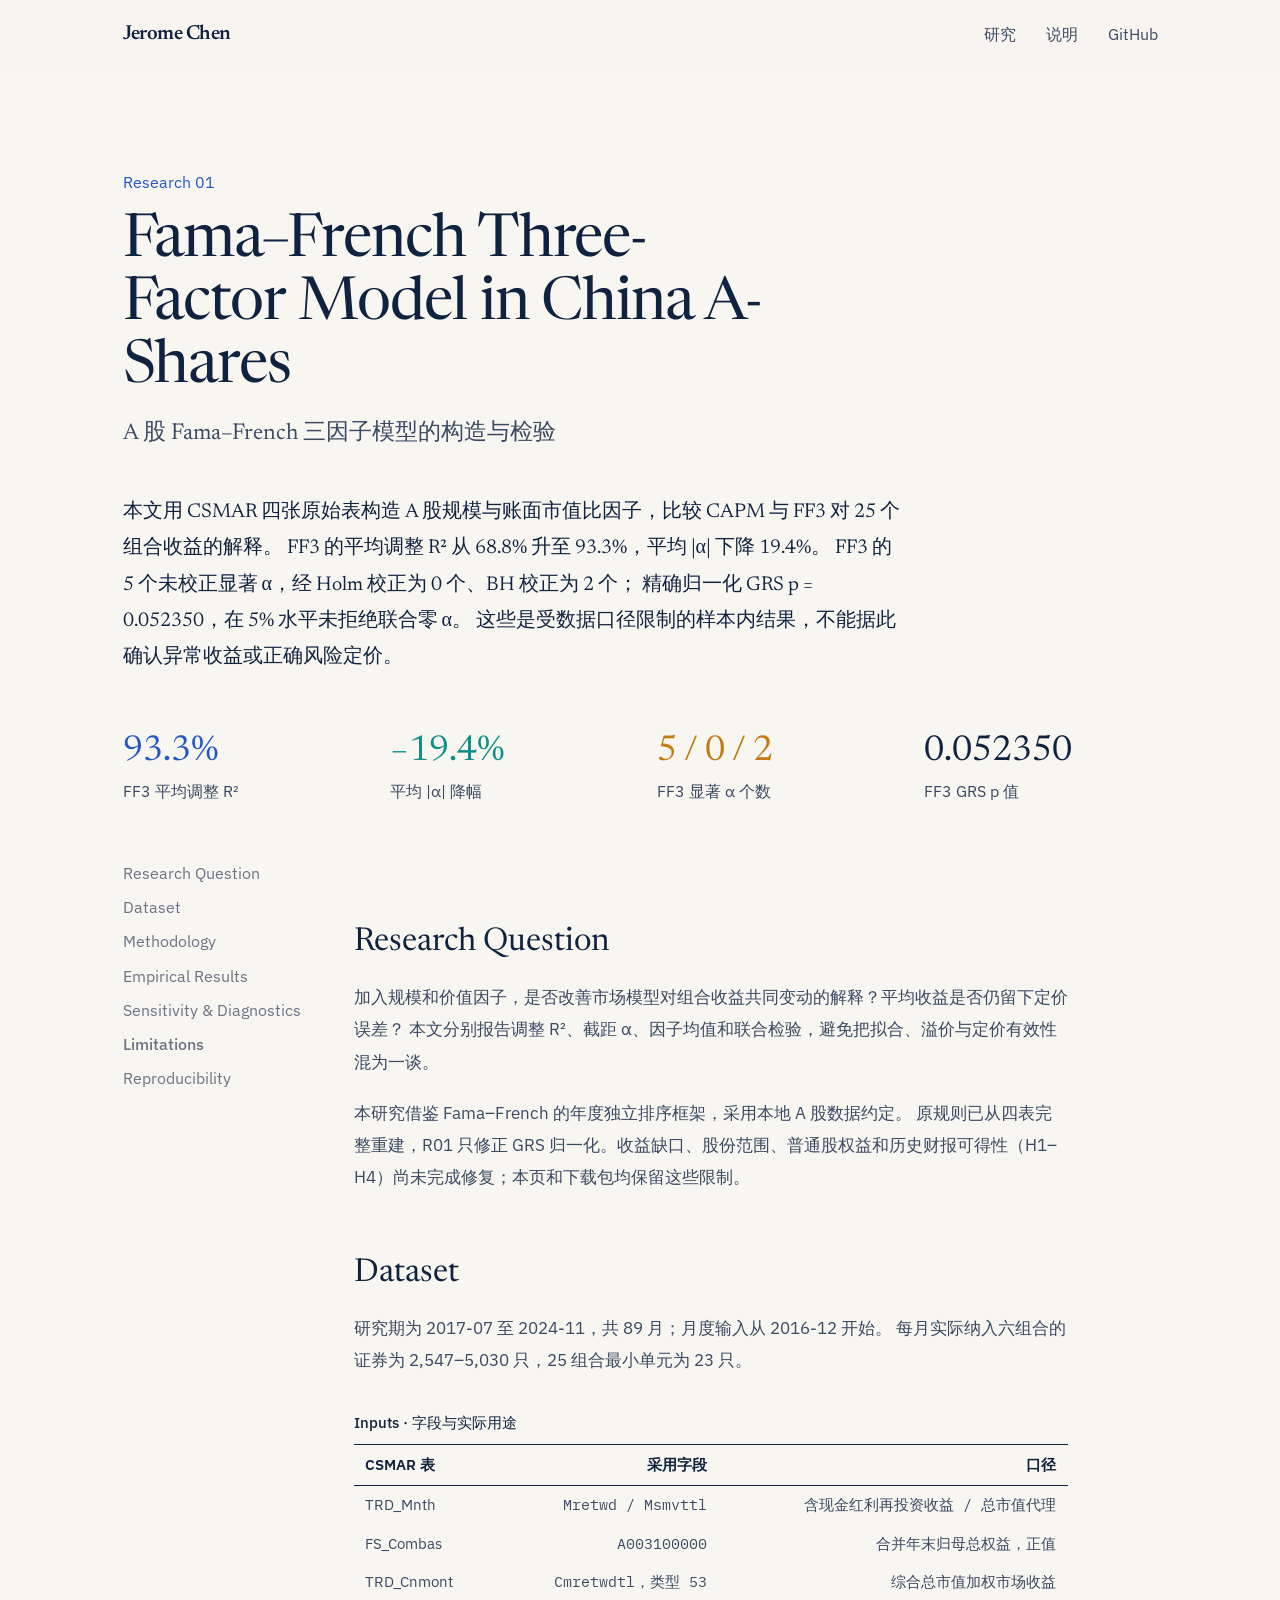
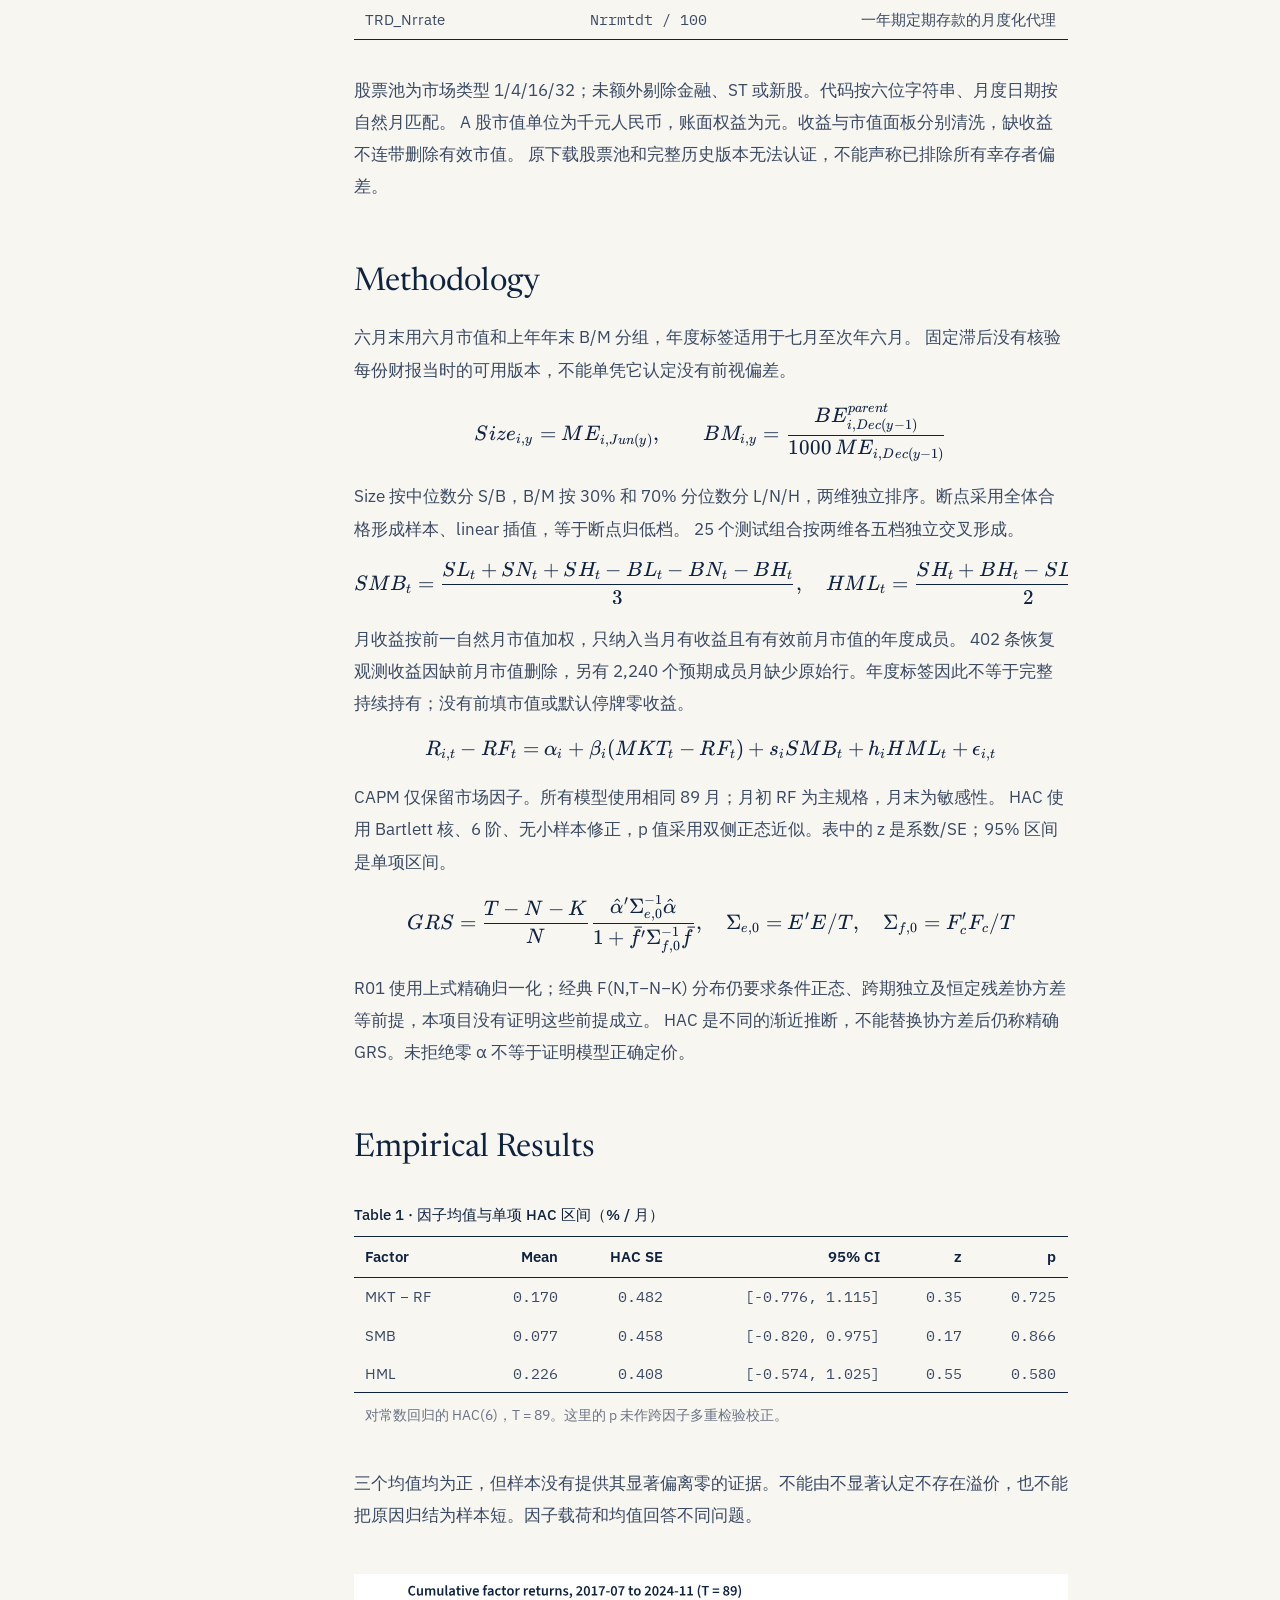
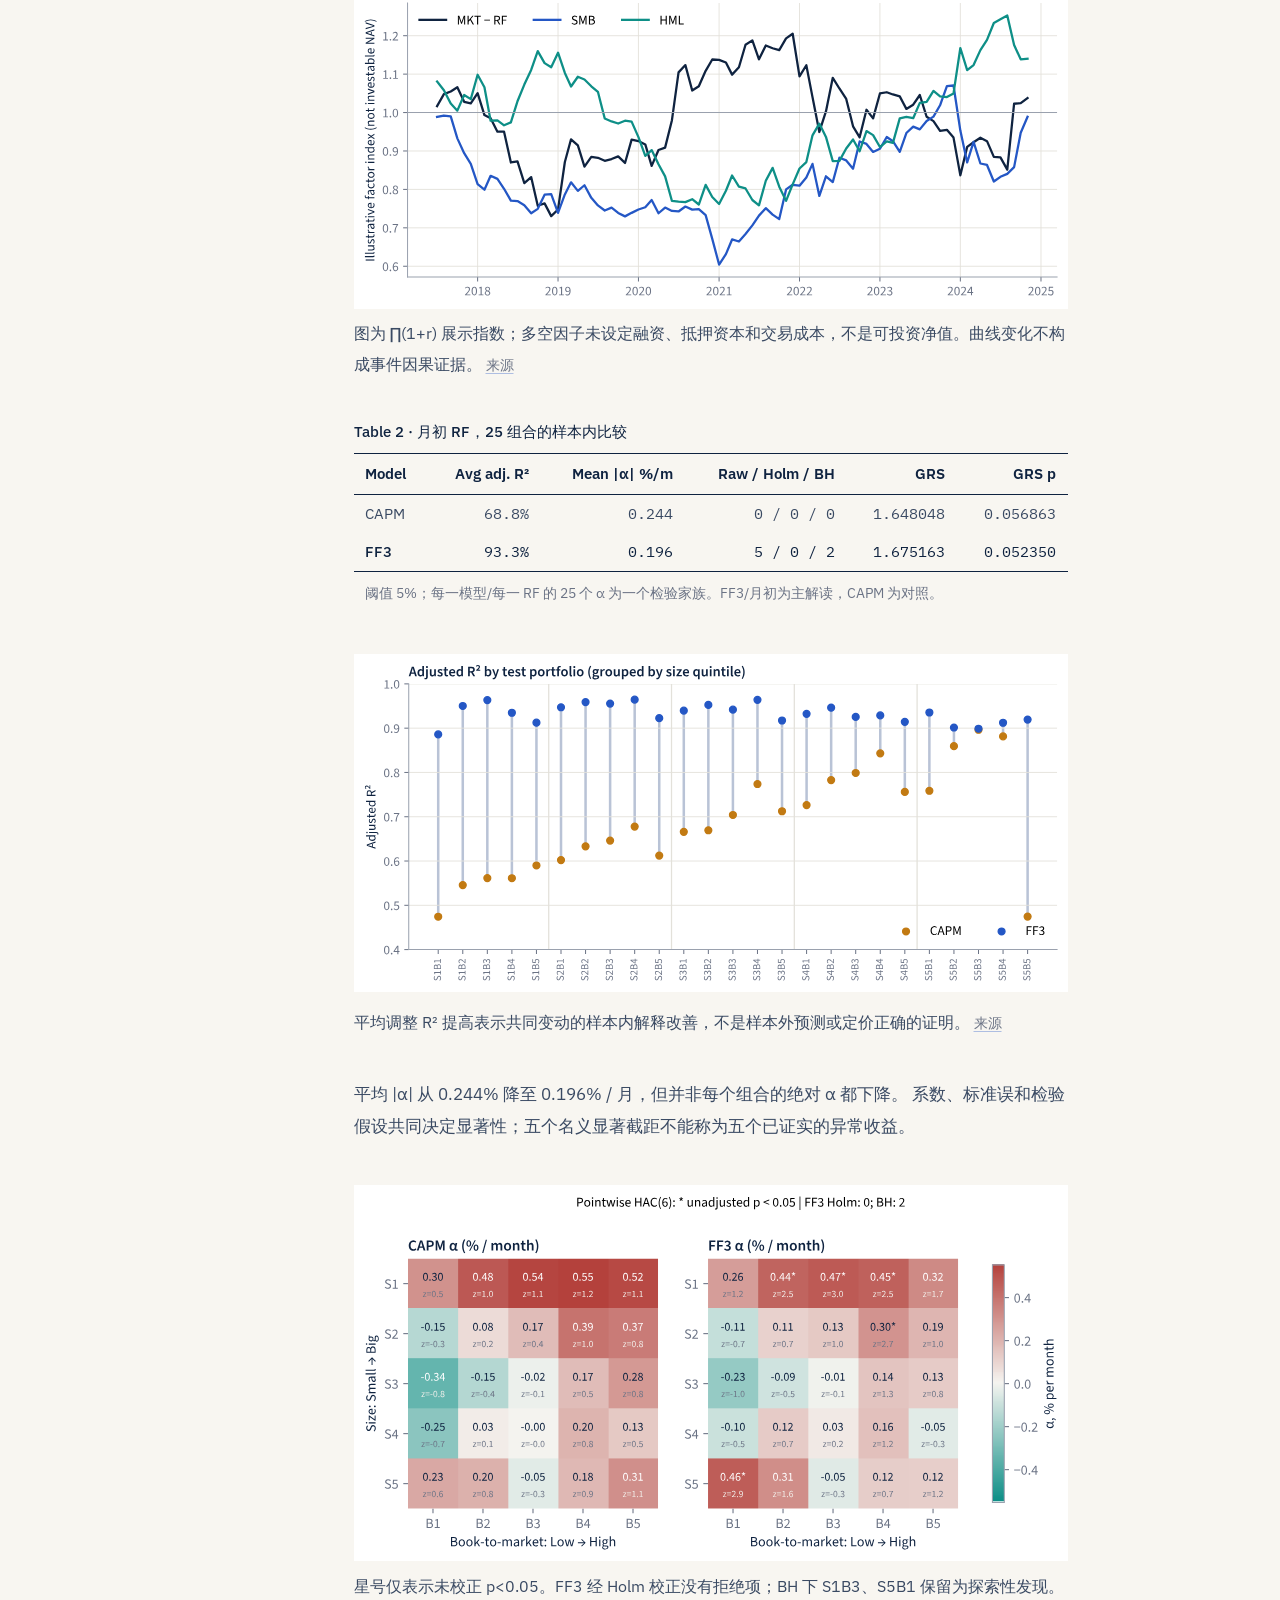
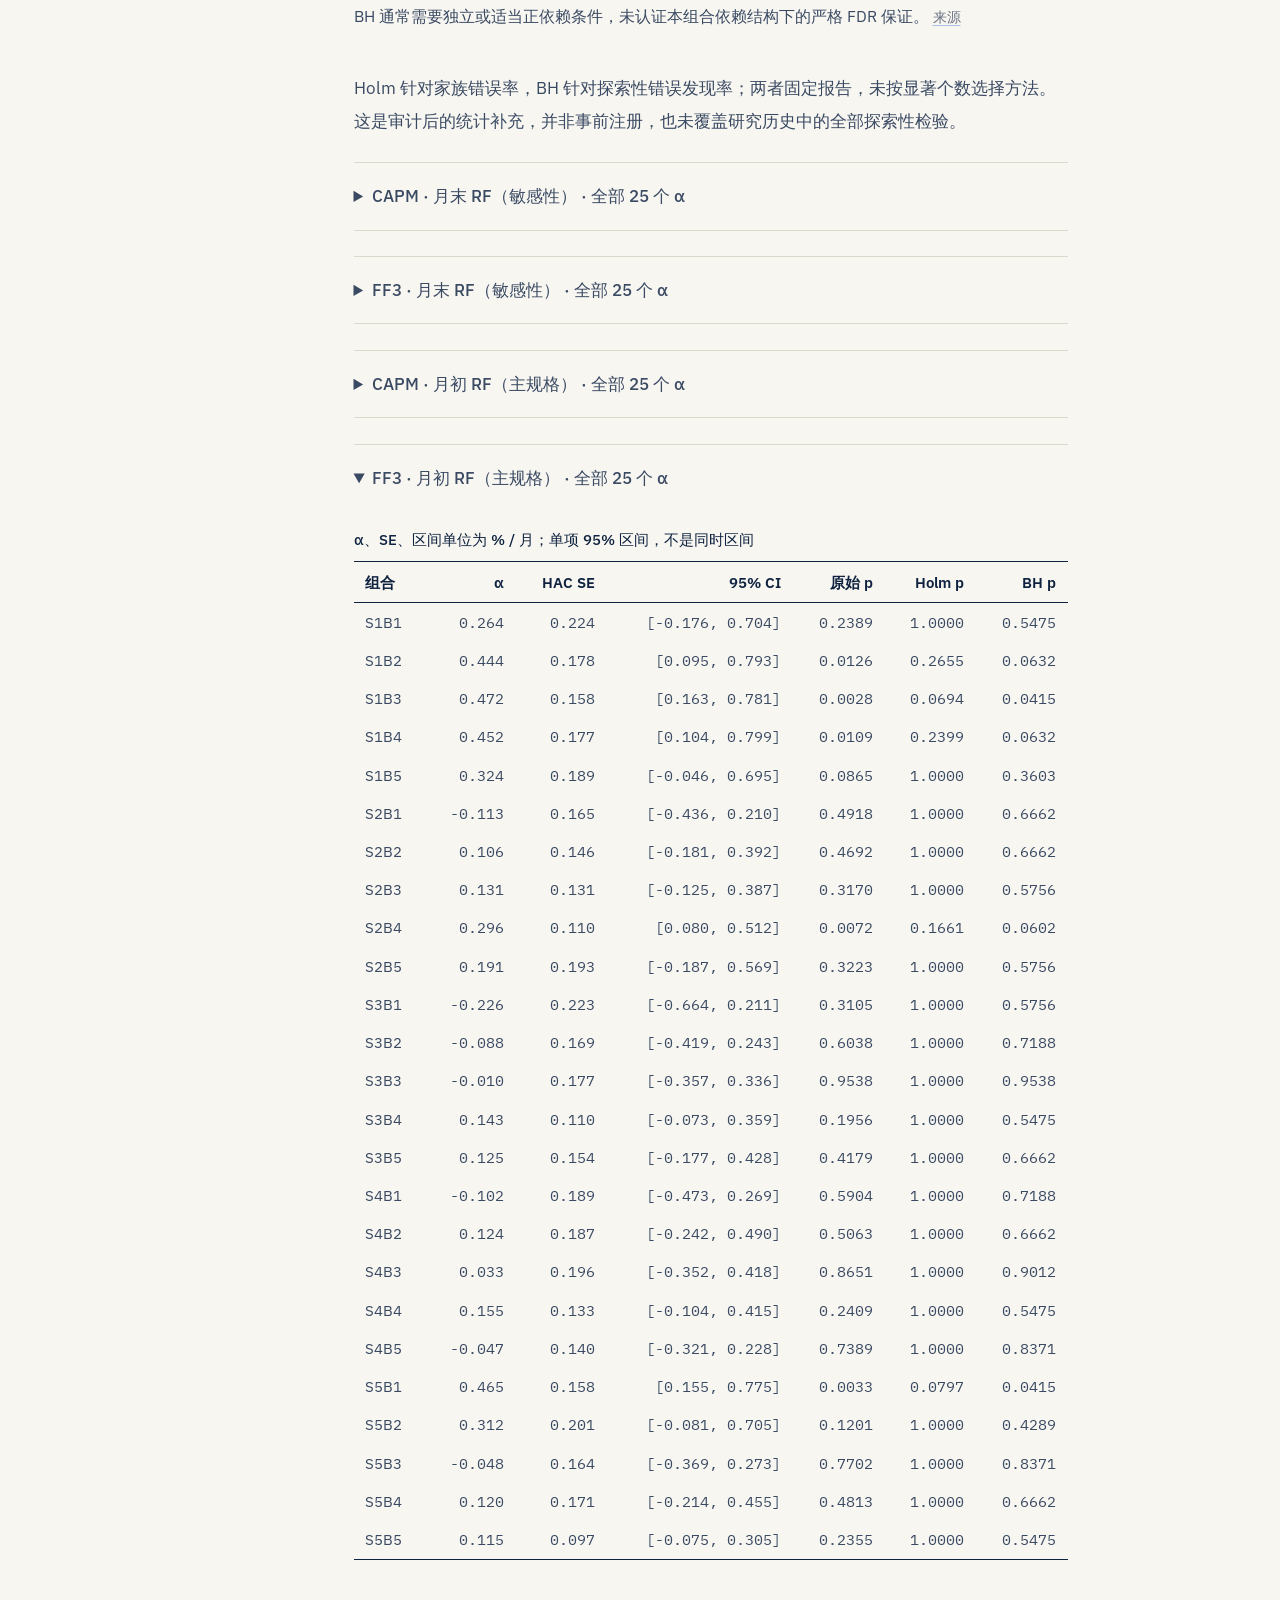
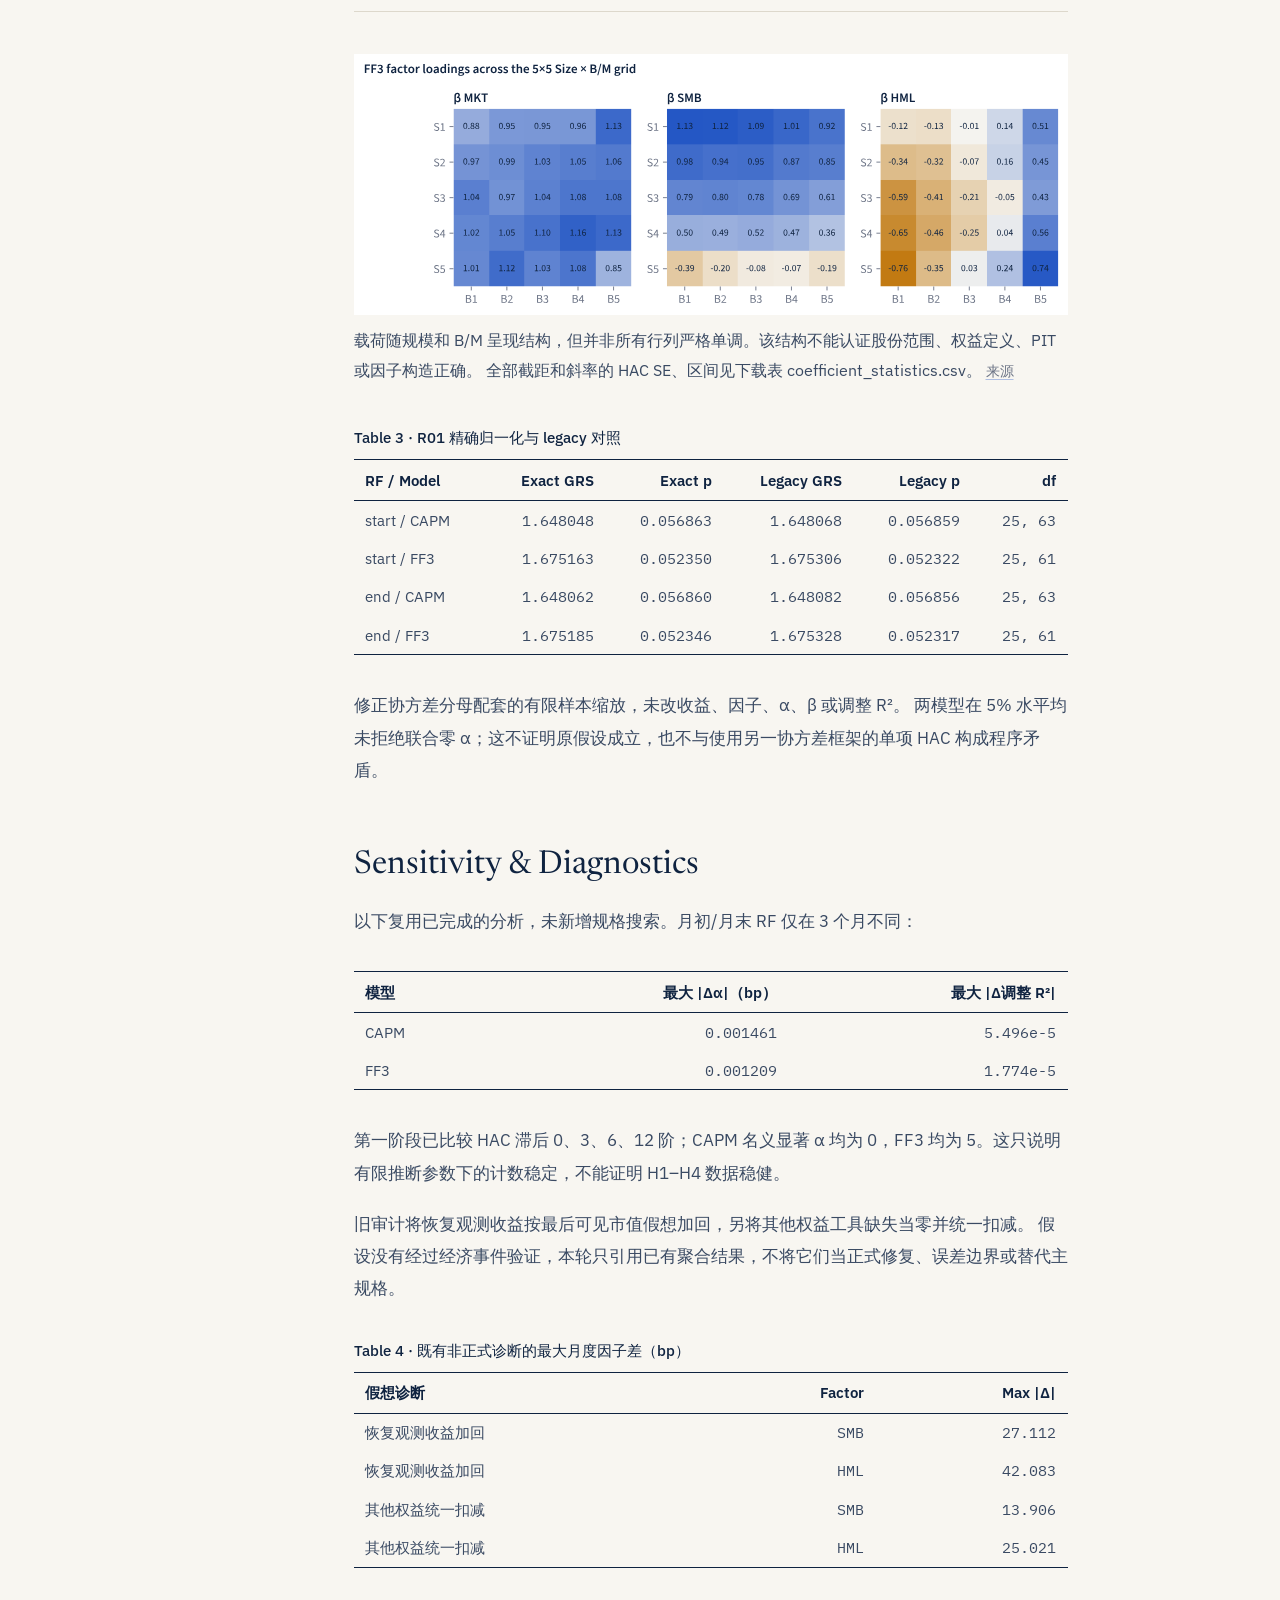
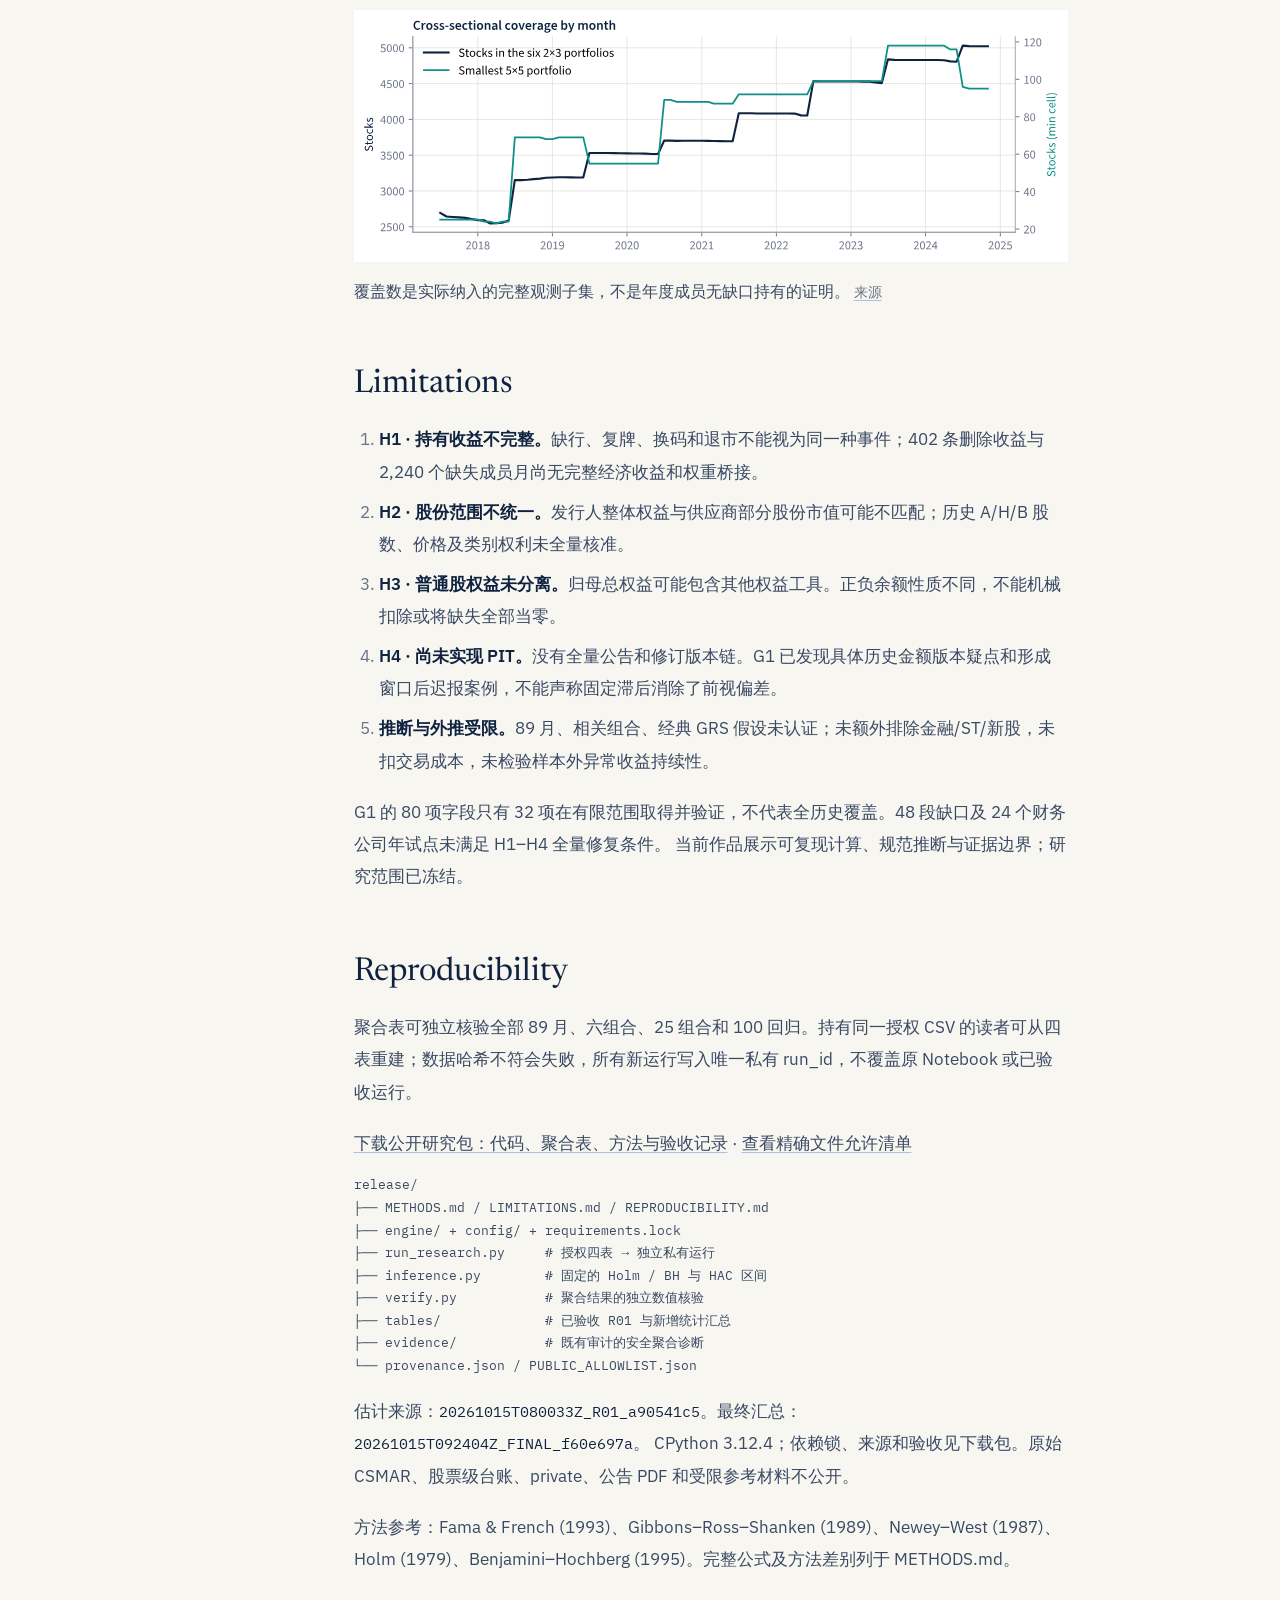
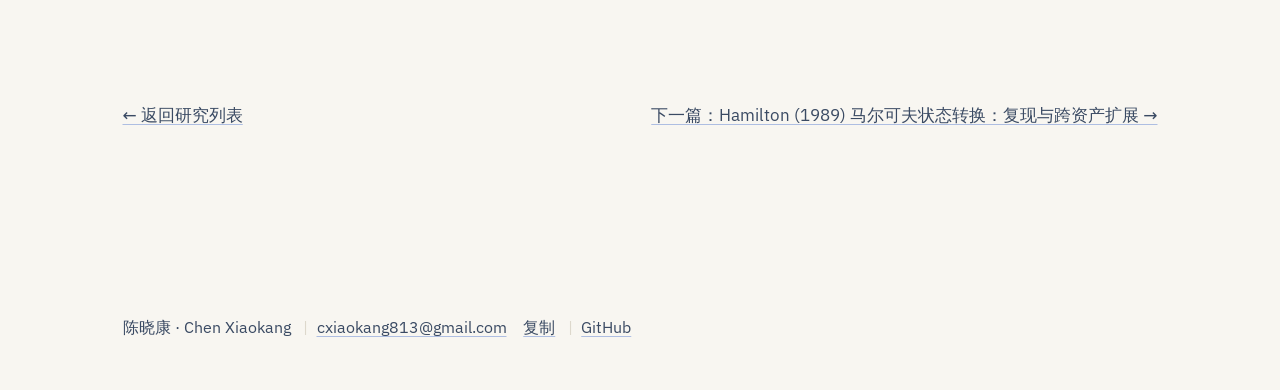
==== commit e7784a53: "Publish figure zoom, source tips, and button feedback. The live pages now match the local portfolio:" ====
--- a/research/ff3.html
+++ b/research/ff3.html
@@ -1,4 +1,4 @@
-<!DOCTYPE html><html lang="zh-CN"> <head><meta charset="utf-8"><meta name="viewport" content="width=device-width, initial-scale=1"><title>Fama–French Three-Factor Model in China A-Shares — Jerome Chen</title><meta name="description" content="规模（SMB）与价值（HML）因子能在多大程度上解释 A 股 25 个 Size × B/M 组合的收益差异？相对 CAPM 改进了什么、没有改进什么？"><meta name="author" content="Chen Xiaokang (Jerome Chen)"><link rel="icon" href="../favicon.svg" type="image/svg+xml"><link rel="stylesheet" href="../_astro/ff3.qR0utP1w.css"></head> <body class="min-h-screen"> <header class="no-print sticky top-0 z-40 bg-paper/90 backdrop-blur-sm"> <div class="mx-auto flex h-16 max-w-[1120px] items-center justify-between px-6 sm:px-10"> <a href="../index.html" class="font-serif text-[1.2rem] font-semibold tracking-tight text-ink">Jerome Chen</a> <nav class="flex items-center gap-7 text-[0.95rem] text-ink-soft"> <a href="../index.html#library" class="transition-colors hover:text-blue">研究</a> <a href="../index.html#about" class="transition-colors hover:text-blue">说明</a> <a href="https://github.com/Jeromechen13" class="hidden transition-colors hover:text-blue sm:inline" target="_blank" rel="noopener">GitHub</a> </nav> </div> </header>  <section class="rise mx-auto max-w-[1120px] px-6 pt-16 pb-14 sm:px-10 sm:pt-24"> <div class="text-[0.95rem] text-blue">Research 01</div> <h1 class="display mt-4 max-w-[18ch] text-[2.5rem] text-ink sm:text-[3.5rem]">Fama–French Three-Factor Model in China A-Shares</h1> <p class="mt-4 font-serif text-[1.35rem] text-ink-soft">A 股 Fama–French 三因子模型的构造与检验</p> <div class="mt-10 max-w-[46rem] font-serif text-[1.18rem] leading-[1.8] text-ink">  <p>本文用 CSMAR 四张原始表构造 A 股规模与账面市值比因子，比较 CAPM 与 FF3 对 25 个组合收益的解释。
+<!DOCTYPE html><html lang="zh-CN"> <head><meta charset="utf-8"><meta name="viewport" content="width=device-width, initial-scale=1"><title>Fama–French Three-Factor Model in China A-Shares — Jerome Chen</title><meta name="description" content="规模（SMB）与价值（HML）因子能在多大程度上解释 A 股 25 个 Size × B/M 组合的收益差异？相对 CAPM 改进了什么、没有改进什么？"><meta name="author" content="Chen Xiaokang (Jerome Chen)"><link rel="icon" href="../favicon.svg" type="image/svg+xml"><link rel="stylesheet" href="../_astro/ff3.DJ8NzOe6.css"></head> <body class="min-h-screen"> <header class="no-print sticky top-0 z-40 bg-paper/90 backdrop-blur-sm"> <div class="mx-auto flex h-16 max-w-[1120px] items-center justify-between px-6 sm:px-10"> <a href="../index.html" class="font-serif text-[1.2rem] font-semibold tracking-tight text-ink">Jerome Chen</a> <nav class="flex items-center gap-7 text-[0.95rem] text-ink-soft"> <a href="../index.html#library" class="transition-colors hover:text-blue">研究</a> <a href="../index.html#about" class="transition-colors hover:text-blue">说明</a> <a href="https://github.com/Jeromechen13" class="hidden transition-colors hover:text-blue sm:inline" target="_blank" rel="noopener">GitHub</a> </nav> </div> </header>  <section class="rise mx-auto max-w-[1120px] px-6 pt-16 pb-14 sm:px-10 sm:pt-24"> <div class="text-[0.95rem] text-blue">Research 01</div> <h1 class="display mt-4 max-w-[18ch] text-[2.5rem] text-ink sm:text-[3.5rem]">Fama–French Three-Factor Model in China A-Shares</h1> <p class="mt-4 font-serif text-[1.35rem] text-ink-soft">A 股 Fama–French 三因子模型的构造与检验</p> <div class="mt-10 max-w-[46rem] font-serif text-[1.18rem] leading-[1.8] text-ink">  <p>本文用 CSMAR 四张原始表构造 A 股规模与账面市值比因子，比较 CAPM 与 FF3 对 25 个组合收益的解释。
       FF3 的平均调整 R² 从 68.8% 升至 93.3%，平均 |α| 下降 19.4%。
       FF3 的 5 个未校正显著 α，经 Holm 校正为 0 个、BH 校正为 2 个；
       精确归一化 GRS p = 0.052350，在 5% 水平未拒绝联合零 α。
@@ -12,23 +12,23 @@
     25 个测试组合按两维各五档独立交叉形成。</p> <span class="katex-display"><span class="katex"><span class="katex-html" aria-hidden="true"><span class="base"><span class="strut" style="height:0.8333em;vertical-align:-0.15em;"></span><span class="mord mathnormal" style="margin-right:0.0576em;">S</span><span class="mord mathnormal" style="margin-right:0.109em;">M</span><span class="mord"><span class="mord mathnormal" style="margin-right:0.0502em;">B</span><span class="msupsub"><span class="vlist-t vlist-t2"><span class="vlist-r"><span class="vlist" style="height:0.2806em;"><span style="top:-2.55em;margin-left:-0.0502em;margin-right:0.05em;"><span class="pstrut" style="height:2.7em;"></span><span class="sizing reset-size6 size3 mtight"><span class="mord mathnormal mtight">t</span></span></span></span><span class="vlist-s">​</span></span><span class="vlist-r"><span class="vlist" style="height:0.15em;"><span></span></span></span></span></span></span><span class="mspace" style="margin-right:0.2778em;"></span><span class="mrel">=</span><span class="mspace" style="margin-right:0.2778em;"></span></span><span class="base"><span class="strut" style="height:2.0463em;vertical-align:-0.686em;"></span><span class="mord"><span class="mopen nulldelimiter"></span><span class="mfrac"><span class="vlist-t vlist-t2"><span class="vlist-r"><span class="vlist" style="height:1.3603em;"><span style="top:-2.314em;"><span class="pstrut" style="height:3em;"></span><span class="mord"><span class="mord">3</span></span></span><span style="top:-3.23em;"><span class="pstrut" style="height:3em;"></span><span class="frac-line" style="border-bottom-width:0.04em;"></span></span><span style="top:-3.677em;"><span class="pstrut" style="height:3em;"></span><span class="mord"><span class="mord mathnormal" style="margin-right:0.0576em;">S</span><span class="mord"><span class="mord mathnormal">L</span><span class="msupsub"><span class="vlist-t vlist-t2"><span class="vlist-r"><span class="vlist" style="height:0.2806em;"><span style="top:-2.55em;margin-left:0em;margin-right:0.05em;"><span class="pstrut" style="height:2.7em;"></span><span class="sizing reset-size6 size3 mtight"><span class="mord mathnormal mtight">t</span></span></span></span><span class="vlist-s">​</span></span><span class="vlist-r"><span class="vlist" style="height:0.15em;"><span></span></span></span></span></span></span><span class="mspace" style="margin-right:0.2222em;"></span><span class="mbin">+</span><span class="mspace" style="margin-right:0.2222em;"></span><span class="mord mathnormal" style="margin-right:0.0576em;">S</span><span class="mord"><span class="mord mathnormal" style="margin-right:0.109em;">N</span><span class="msupsub"><span class="vlist-t vlist-t2"><span class="vlist-r"><span class="vlist" style="height:0.2806em;"><span style="top:-2.55em;margin-left:-0.109em;margin-right:0.05em;"><span class="pstrut" style="height:2.7em;"></span><span class="sizing reset-size6 size3 mtight"><span class="mord mathnormal mtight">t</span></span></span></span><span class="vlist-s">​</span></span><span class="vlist-r"><span class="vlist" style="height:0.15em;"><span></span></span></span></span></span></span><span class="mspace" style="margin-right:0.2222em;"></span><span class="mbin">+</span><span class="mspace" style="margin-right:0.2222em;"></span><span class="mord mathnormal" style="margin-right:0.0576em;">S</span><span class="mord"><span class="mord mathnormal" style="margin-right:0.0813em;">H</span><span class="msupsub"><span class="vlist-t vlist-t2"><span class="vlist-r"><span class="vlist" style="height:0.2806em;"><span style="top:-2.55em;margin-left:-0.0813em;margin-right:0.05em;"><span class="pstrut" style="height:2.7em;"></span><span class="sizing reset-size6 size3 mtight"><span class="mord mathnormal mtight">t</span></span></span></span><span class="vlist-s">​</span></span><span class="vlist-r"><span class="vlist" style="height:0.15em;"><span></span></span></span></span></span></span><span class="mspace" style="margin-right:0.2222em;"></span><span class="mbin">−</span><span class="mspace" style="margin-right:0.2222em;"></span><span class="mord mathnormal" style="margin-right:0.0502em;">B</span><span class="mord"><span class="mord mathnormal">L</span><span class="msupsub"><span class="vlist-t vlist-t2"><span class="vlist-r"><span class="vlist" style="height:0.2806em;"><span style="top:-2.55em;margin-left:0em;margin-right:0.05em;"><span class="pstrut" style="height:2.7em;"></span><span class="sizing reset-size6 size3 mtight"><span class="mord mathnormal mtight">t</span></span></span></span><span class="vlist-s">​</span></span><span class="vlist-r"><span class="vlist" style="height:0.15em;"><span></span></span></span></span></span></span><span class="mspace" style="margin-right:0.2222em;"></span><span class="mbin">−</span><span class="mspace" style="margin-right:0.2222em;"></span><span class="mord mathnormal" style="margin-right:0.0502em;">B</span><span class="mord"><span class="mord mathnormal" style="margin-right:0.109em;">N</span><span class="msupsub"><span class="vlist-t vlist-t2"><span class="vlist-r"><span class="vlist" style="height:0.2806em;"><span style="top:-2.55em;margin-left:-0.109em;margin-right:0.05em;"><span class="pstrut" style="height:2.7em;"></span><span class="sizing reset-size6 size3 mtight"><span class="mord mathnormal mtight">t</span></span></span></span><span class="vlist-s">​</span></span><span class="vlist-r"><span class="vlist" style="height:0.15em;"><span></span></span></span></span></span></span><span class="mspace" style="margin-right:0.2222em;"></span><span class="mbin">−</span><span class="mspace" style="margin-right:0.2222em;"></span><span class="mord mathnormal" style="margin-right:0.0502em;">B</span><span class="mord"><span class="mord mathnormal" style="margin-right:0.0813em;">H</span><span class="msupsub"><span class="vlist-t vlist-t2"><span class="vlist-r"><span class="vlist" style="height:0.2806em;"><span style="top:-2.55em;margin-left:-0.0813em;margin-right:0.05em;"><span class="pstrut" style="height:2.7em;"></span><span class="sizing reset-size6 size3 mtight"><span class="mord mathnormal mtight">t</span></span></span></span><span class="vlist-s">​</span></span><span class="vlist-r"><span class="vlist" style="height:0.15em;"><span></span></span></span></span></span></span></span></span></span><span class="vlist-s">​</span></span><span class="vlist-r"><span class="vlist" style="height:0.686em;"><span></span></span></span></span></span><span class="mclose nulldelimiter"></span></span><span class="mpunct">,</span><span class="mspace" style="margin-right:1em;"></span><span class="mspace" style="margin-right:0.1667em;"></span><span class="mord mathnormal" style="margin-right:0.0813em;">H</span><span class="mord mathnormal" style="margin-right:0.109em;">M</span><span class="mord"><span class="mord mathnormal">L</span><span class="msupsub"><span class="vlist-t vlist-t2"><span class="vlist-r"><span class="vlist" style="height:0.2806em;"><span style="top:-2.55em;margin-left:0em;margin-right:0.05em;"><span class="pstrut" style="height:2.7em;"></span><span class="sizing reset-size6 size3 mtight"><span class="mord mathnormal mtight">t</span></span></span></span><span class="vlist-s">​</span></span><span class="vlist-r"><span class="vlist" style="height:0.15em;"><span></span></span></span></span></span></span><span class="mspace" style="margin-right:0.2778em;"></span><span class="mrel">=</span><span class="mspace" style="margin-right:0.2778em;"></span></span><span class="base"><span class="strut" style="height:2.0463em;vertical-align:-0.686em;"></span><span class="mord"><span class="mopen nulldelimiter"></span><span class="mfrac"><span class="vlist-t vlist-t2"><span class="vlist-r"><span class="vlist" style="height:1.3603em;"><span style="top:-2.314em;"><span class="pstrut" style="height:3em;"></span><span class="mord"><span class="mord">2</span></span></span><span style="top:-3.23em;"><span class="pstrut" style="height:3em;"></span><span class="frac-line" style="border-bottom-width:0.04em;"></span></span><span style="top:-3.677em;"><span class="pstrut" style="height:3em;"></span><span class="mord"><span class="mord mathnormal" style="margin-right:0.0576em;">S</span><span class="mord"><span class="mord mathnormal" style="margin-right:0.0813em;">H</span><span class="msupsub"><span class="vlist-t vlist-t2"><span class="vlist-r"><span class="vlist" style="height:0.2806em;"><span style="top:-2.55em;margin-left:-0.0813em;margin-right:0.05em;"><span class="pstrut" style="height:2.7em;"></span><span class="sizing reset-size6 size3 mtight"><span class="mord mathnormal mtight">t</span></span></span></span><span class="vlist-s">​</span></span><span class="vlist-r"><span class="vlist" style="height:0.15em;"><span></span></span></span></span></span></span><span class="mspace" style="margin-right:0.2222em;"></span><span class="mbin">+</span><span class="mspace" style="margin-right:0.2222em;"></span><span class="mord mathnormal" style="margin-right:0.0502em;">B</span><span class="mord"><span class="mord mathnormal" style="margin-right:0.0813em;">H</span><span class="msupsub"><span class="vlist-t vlist-t2"><span class="vlist-r"><span class="vlist" style="height:0.2806em;"><span style="top:-2.55em;margin-left:-0.0813em;margin-right:0.05em;"><span class="pstrut" style="height:2.7em;"></span><span class="sizing reset-size6 size3 mtight"><span class="mord mathnormal mtight">t</span></span></span></span><span class="vlist-s">​</span></span><span class="vlist-r"><span class="vlist" style="height:0.15em;"><span></span></span></span></span></span></span><span class="mspace" style="margin-right:0.2222em;"></span><span class="mbin">−</span><span class="mspace" style="margin-right:0.2222em;"></span><span class="mord mathnormal" style="margin-right:0.0576em;">S</span><span class="mord"><span class="mord mathnormal">L</span><span class="msupsub"><span class="vlist-t vlist-t2"><span class="vlist-r"><span class="vlist" style="height:0.2806em;"><span style="top:-2.55em;margin-left:0em;margin-right:0.05em;"><span class="pstrut" style="height:2.7em;"></span><span class="sizing reset-size6 size3 mtight"><span class="mord mathnormal mtight">t</span></span></span></span><span class="vlist-s">​</span></span><span class="vlist-r"><span class="vlist" style="height:0.15em;"><span></span></span></span></span></span></span><span class="mspace" style="margin-right:0.2222em;"></span><span class="mbin">−</span><span class="mspace" style="margin-right:0.2222em;"></span><span class="mord mathnormal" style="margin-right:0.0502em;">B</span><span class="mord"><span class="mord mathnormal">L</span><span class="msupsub"><span class="vlist-t vlist-t2"><span class="vlist-r"><span class="vlist" style="height:0.2806em;"><span style="top:-2.55em;margin-left:0em;margin-right:0.05em;"><span class="pstrut" style="height:2.7em;"></span><span class="sizing reset-size6 size3 mtight"><span class="mord mathnormal mtight">t</span></span></span></span><span class="vlist-s">​</span></span><span class="vlist-r"><span class="vlist" style="height:0.15em;"><span></span></span></span></span></span></span></span></span></span><span class="vlist-s">​</span></span><span class="vlist-r"><span class="vlist" style="height:0.686em;"><span></span></span></span></span></span><span class="mclose nulldelimiter"></span></span></span></span></span></span> <p>月收益按前一自然月市值加权，只纳入当月有收益且有有效前月市值的年度成员。
     402 条恢复观测收益因缺前月市值删除，另有 2,240 个预期成员月缺少原始行。年度标签因此不等于完整持续持有；没有前填市值或默认停牌零收益。</p> <span class="katex-display"><span class="katex"><span class="katex-html" aria-hidden="true"><span class="base"><span class="strut" style="height:0.9694em;vertical-align:-0.2861em;"></span><span class="mord"><span class="mord mathnormal" style="margin-right:0.0077em;">R</span><span class="msupsub"><span class="vlist-t vlist-t2"><span class="vlist-r"><span class="vlist" style="height:0.3117em;"><span style="top:-2.55em;margin-left:-0.0077em;margin-right:0.05em;"><span class="pstrut" style="height:2.7em;"></span><span class="sizing reset-size6 size3 mtight"><span class="mord mtight"><span class="mord mathnormal mtight">i</span><span class="mpunct mtight">,</span><span class="mord mathnormal mtight">t</span></span></span></span></span><span class="vlist-s">​</span></span><span class="vlist-r"><span class="vlist" style="height:0.2861em;"><span></span></span></span></span></span></span><span class="mspace" style="margin-right:0.2222em;"></span><span class="mbin">−</span><span class="mspace" style="margin-right:0.2222em;"></span></span><span class="base"><span class="strut" style="height:0.8333em;vertical-align:-0.15em;"></span><span class="mord mathnormal" style="margin-right:0.0077em;">R</span><span class="mord"><span class="mord mathnormal" style="margin-right:0.1389em;">F</span><span class="msupsub"><span class="vlist-t vlist-t2"><span class="vlist-r"><span class="vlist" style="height:0.2806em;"><span style="top:-2.55em;margin-left:-0.1389em;margin-right:0.05em;"><span class="pstrut" style="height:2.7em;"></span><span class="sizing reset-size6 size3 mtight"><span class="mord mathnormal mtight">t</span></span></span></span><span class="vlist-s">​</span></span><span class="vlist-r"><span class="vlist" style="height:0.15em;"><span></span></span></span></span></span></span><span class="mspace" style="margin-right:0.2778em;"></span><span class="mrel">=</span><span class="mspace" style="margin-right:0.2778em;"></span></span><span class="base"><span class="strut" style="height:0.7333em;vertical-align:-0.15em;"></span><span class="mord"><span class="mord mathnormal" style="margin-right:0.0037em;">α</span><span class="msupsub"><span class="vlist-t vlist-t2"><span class="vlist-r"><span class="vlist" style="height:0.3117em;"><span style="top:-2.55em;margin-left:-0.0037em;margin-right:0.05em;"><span class="pstrut" style="height:2.7em;"></span><span class="sizing reset-size6 size3 mtight"><span class="mord mathnormal mtight">i</span></span></span></span><span class="vlist-s">​</span></span><span class="vlist-r"><span class="vlist" style="height:0.15em;"><span></span></span></span></span></span></span><span class="mspace" style="margin-right:0.2222em;"></span><span class="mbin">+</span><span class="mspace" style="margin-right:0.2222em;"></span></span><span class="base"><span class="strut" style="height:1em;vertical-align:-0.25em;"></span><span class="mord"><span class="mord mathnormal" style="margin-right:0.0528em;">β</span><span class="msupsub"><span class="vlist-t vlist-t2"><span class="vlist-r"><span class="vlist" style="height:0.3117em;"><span style="top:-2.55em;margin-left:-0.0528em;margin-right:0.05em;"><span class="pstrut" style="height:2.7em;"></span><span class="sizing reset-size6 size3 mtight"><span class="mord mathnormal mtight">i</span></span></span></span><span class="vlist-s">​</span></span><span class="vlist-r"><span class="vlist" style="height:0.15em;"><span></span></span></span></span></span></span><span class="mopen">(</span><span class="mord mathnormal" style="margin-right:0.109em;">M</span><span class="mord mathnormal" style="margin-right:0.0715em;">K</span><span class="mord"><span class="mord mathnormal" style="margin-right:0.1389em;">T</span><span class="msupsub"><span class="vlist-t vlist-t2"><span class="vlist-r"><span class="vlist" style="height:0.2806em;"><span style="top:-2.55em;margin-left:-0.1389em;margin-right:0.05em;"><span class="pstrut" style="height:2.7em;"></span><span class="sizing reset-size6 size3 mtight"><span class="mord mathnormal mtight">t</span></span></span></span><span class="vlist-s">​</span></span><span class="vlist-r"><span class="vlist" style="height:0.15em;"><span></span></span></span></span></span></span><span class="mspace" style="margin-right:0.2222em;"></span><span class="mbin">−</span><span class="mspace" style="margin-right:0.2222em;"></span></span><span class="base"><span class="strut" style="height:1em;vertical-align:-0.25em;"></span><span class="mord mathnormal" style="margin-right:0.0077em;">R</span><span class="mord"><span class="mord mathnormal" style="margin-right:0.1389em;">F</span><span class="msupsub"><span class="vlist-t vlist-t2"><span class="vlist-r"><span class="vlist" style="height:0.2806em;"><span style="top:-2.55em;margin-left:-0.1389em;margin-right:0.05em;"><span class="pstrut" style="height:2.7em;"></span><span class="sizing reset-size6 size3 mtight"><span class="mord mathnormal mtight">t</span></span></span></span><span class="vlist-s">​</span></span><span class="vlist-r"><span class="vlist" style="height:0.15em;"><span></span></span></span></span></span></span><span class="mclose">)</span><span class="mspace" style="margin-right:0.2222em;"></span><span class="mbin">+</span><span class="mspace" style="margin-right:0.2222em;"></span></span><span class="base"><span class="strut" style="height:0.8333em;vertical-align:-0.15em;"></span><span class="mord"><span class="mord mathnormal">s</span><span class="msupsub"><span class="vlist-t vlist-t2"><span class="vlist-r"><span class="vlist" style="height:0.3117em;"><span style="top:-2.55em;margin-left:0em;margin-right:0.05em;"><span class="pstrut" style="height:2.7em;"></span><span class="sizing reset-size6 size3 mtight"><span class="mord mathnormal mtight">i</span></span></span></span><span class="vlist-s">​</span></span><span class="vlist-r"><span class="vlist" style="height:0.15em;"><span></span></span></span></span></span></span><span class="mord mathnormal" style="margin-right:0.0576em;">S</span><span class="mord mathnormal" style="margin-right:0.109em;">M</span><span class="mord"><span class="mord mathnormal" style="margin-right:0.0502em;">B</span><span class="msupsub"><span class="vlist-t vlist-t2"><span class="vlist-r"><span class="vlist" style="height:0.2806em;"><span style="top:-2.55em;margin-left:-0.0502em;margin-right:0.05em;"><span class="pstrut" style="height:2.7em;"></span><span class="sizing reset-size6 size3 mtight"><span class="mord mathnormal mtight">t</span></span></span></span><span class="vlist-s">​</span></span><span class="vlist-r"><span class="vlist" style="height:0.15em;"><span></span></span></span></span></span></span><span class="mspace" style="margin-right:0.2222em;"></span><span class="mbin">+</span><span class="mspace" style="margin-right:0.2222em;"></span></span><span class="base"><span class="strut" style="height:0.8444em;vertical-align:-0.15em;"></span><span class="mord"><span class="mord mathnormal">h</span><span class="msupsub"><span class="vlist-t vlist-t2"><span class="vlist-r"><span class="vlist" style="height:0.3117em;"><span style="top:-2.55em;margin-left:0em;margin-right:0.05em;"><span class="pstrut" style="height:2.7em;"></span><span class="sizing reset-size6 size3 mtight"><span class="mord mathnormal mtight">i</span></span></span></span><span class="vlist-s">​</span></span><span class="vlist-r"><span class="vlist" style="height:0.15em;"><span></span></span></span></span></span></span><span class="mord mathnormal" style="margin-right:0.0813em;">H</span><span class="mord mathnormal" style="margin-right:0.109em;">M</span><span class="mord"><span class="mord mathnormal">L</span><span class="msupsub"><span class="vlist-t vlist-t2"><span class="vlist-r"><span class="vlist" style="height:0.2806em;"><span style="top:-2.55em;margin-left:0em;margin-right:0.05em;"><span class="pstrut" style="height:2.7em;"></span><span class="sizing reset-size6 size3 mtight"><span class="mord mathnormal mtight">t</span></span></span></span><span class="vlist-s">​</span></span><span class="vlist-r"><span class="vlist" style="height:0.15em;"><span></span></span></span></span></span></span><span class="mspace" style="margin-right:0.2222em;"></span><span class="mbin">+</span><span class="mspace" style="margin-right:0.2222em;"></span></span><span class="base"><span class="strut" style="height:0.7167em;vertical-align:-0.2861em;"></span><span class="mord"><span class="mord mathnormal">ϵ</span><span class="msupsub"><span class="vlist-t vlist-t2"><span class="vlist-r"><span class="vlist" style="height:0.3117em;"><span style="top:-2.55em;margin-left:0em;margin-right:0.05em;"><span class="pstrut" style="height:2.7em;"></span><span class="sizing reset-size6 size3 mtight"><span class="mord mtight"><span class="mord mathnormal mtight">i</span><span class="mpunct mtight">,</span><span class="mord mathnormal mtight">t</span></span></span></span></span><span class="vlist-s">​</span></span><span class="vlist-r"><span class="vlist" style="height:0.2861em;"><span></span></span></span></span></span></span></span></span></span></span> <p>CAPM 仅保留市场因子。所有模型使用相同 89 月；月初 RF 为主规格，月末为敏感性。
     HAC 使用 Bartlett 核、6 阶、无小样本修正，p 值采用双侧正态近似。表中的 z 是系数/SE；95% 区间是单项区间。</p> <span class="katex-display"><span class="katex"><span class="katex-html" aria-hidden="true"><span class="base"><span class="strut" style="height:0.6833em;"></span><span class="mord mathnormal" style="margin-right:0.0077em;">GR</span><span class="mord mathnormal" style="margin-right:0.0576em;">S</span><span class="mspace" style="margin-right:0.2778em;"></span><span class="mrel">=</span><span class="mspace" style="margin-right:0.2778em;"></span></span><span class="base"><span class="strut" style="height:2.8283em;vertical-align:-1.1817em;"></span><span class="mord"><span class="mopen nulldelimiter"></span><span class="mfrac"><span class="vlist-t vlist-t2"><span class="vlist-r"><span class="vlist" style="height:1.3603em;"><span style="top:-2.314em;"><span class="pstrut" style="height:3em;"></span><span class="mord"><span class="mord mathnormal" style="margin-right:0.109em;">N</span></span></span><span style="top:-3.23em;"><span class="pstrut" style="height:3em;"></span><span class="frac-line" style="border-bottom-width:0.04em;"></span></span><span style="top:-3.677em;"><span class="pstrut" style="height:3em;"></span><span class="mord"><span class="mord mathnormal" style="margin-right:0.1389em;">T</span><span class="mspace" style="margin-right:0.2222em;"></span><span class="mbin">−</span><span class="mspace" style="margin-right:0.2222em;"></span><span class="mord mathnormal" style="margin-right:0.109em;">N</span><span class="mspace" style="margin-right:0.2222em;"></span><span class="mbin">−</span><span class="mspace" style="margin-right:0.2222em;"></span><span class="mord mathnormal" style="margin-right:0.0715em;">K</span></span></span></span><span class="vlist-s">​</span></span><span class="vlist-r"><span class="vlist" style="height:0.686em;"><span></span></span></span></span></span><span class="mclose nulldelimiter"></span></span><span class="mord"><span class="mopen nulldelimiter"></span><span class="mfrac"><span class="vlist-t vlist-t2"><span class="vlist-r"><span class="vlist" style="height:1.6467em;"><span style="top:-2.2558em;"><span class="pstrut" style="height:3em;"></span><span class="mord"><span class="mord">1</span><span class="mspace" style="margin-right:0.2222em;"></span><span class="mbin">+</span><span class="mspace" style="margin-right:0.2222em;"></span><span class="mord"><span class="mord accent"><span class="vlist-t vlist-t2"><span class="vlist-r"><span class="vlist" style="height:0.8312em;"><span style="top:-3em;"><span class="pstrut" style="height:3em;"></span><span class="mord mathnormal" style="margin-right:0.1076em;">f</span></span><span style="top:-3.2634em;"><span class="pstrut" style="height:3em;"></span><span class="accent-body" style="left:-0.0833em;"><span class="mord">ˉ</span></span></span></span><span class="vlist-s">​</span></span><span class="vlist-r"><span class="vlist" style="height:0.1944em;"><span></span></span></span></span></span><span class="msupsub"><span class="vlist-t"><span class="vlist-r"><span class="vlist" style="height:0.6779em;"><span style="top:-2.989em;margin-right:0.05em;"><span class="pstrut" style="height:2.7em;"></span><span class="sizing reset-size6 size3 mtight"><span class="mord mtight"><span class="mord mtight">′</span></span></span></span></span></span></span></span></span><span class="mord"><span class="mord">Σ</span><span class="msupsub"><span class="vlist-t vlist-t2"><span class="vlist-r"><span class="vlist" style="height:0.8542em;"><span style="top:-2.3987em;margin-left:0em;margin-right:0.05em;"><span class="pstrut" style="height:2.7em;"></span><span class="sizing reset-size6 size3 mtight"><span class="mord mtight"><span class="mord mathnormal mtight" style="margin-right:0.1076em;">f</span><span class="mpunct mtight">,</span><span class="mord mtight">0</span></span></span></span><span style="top:-3.1031em;margin-right:0.05em;"><span class="pstrut" style="height:2.7em;"></span><span class="sizing reset-size6 size3 mtight"><span class="mord mtight"><span class="mord mtight">−</span><span class="mord mtight">1</span></span></span></span></span><span class="vlist-s">​</span></span><span class="vlist-r"><span class="vlist" style="height:0.4374em;"><span></span></span></span></span></span></span><span class="mord accent"><span class="vlist-t vlist-t2"><span class="vlist-r"><span class="vlist" style="height:0.8312em;"><span style="top:-3em;"><span class="pstrut" style="height:3em;"></span><span class="mord mathnormal" style="margin-right:0.1076em;">f</span></span><span style="top:-3.2634em;"><span class="pstrut" style="height:3em;"></span><span class="accent-body" style="left:-0.0833em;"><span class="mord">ˉ</span></span></span></span><span class="vlist-s">​</span></span><span class="vlist-r"><span class="vlist" style="height:0.1944em;"><span></span></span></span></span></span></span></span><span style="top:-3.23em;"><span class="pstrut" style="height:3em;"></span><span class="frac-line" style="border-bottom-width:0.04em;"></span></span><span style="top:-3.7924em;"><span class="pstrut" style="height:3em;"></span><span class="mord"><span class="mord"><span class="mord accent"><span class="vlist-t"><span class="vlist-r"><span class="vlist" style="height:0.6944em;"><span style="top:-3em;"><span class="pstrut" style="height:3em;"></span><span class="mord mathnormal" style="margin-right:0.0037em;">α</span></span><span style="top:-3em;"><span class="pstrut" style="height:3em;"></span><span class="accent-body" style="left:-0.2222em;"><span class="mord">^</span></span></span></span></span></span></span><span class="msupsub"><span class="vlist-t"><span class="vlist-r"><span class="vlist" style="height:0.7519em;"><span style="top:-3.063em;margin-right:0.05em;"><span class="pstrut" style="height:2.7em;"></span><span class="sizing reset-size6 size3 mtight"><span class="mord mtight"><span class="mord mtight">′</span></span></span></span></span></span></span></span></span><span class="mord"><span class="mord">Σ</span><span class="msupsub"><span class="vlist-t vlist-t2"><span class="vlist-r"><span class="vlist" style="height:0.8542em;"><span style="top:-2.4337em;margin-left:0em;margin-right:0.05em;"><span class="pstrut" style="height:2.7em;"></span><span class="sizing reset-size6 size3 mtight"><span class="mord mtight"><span class="mord mathnormal mtight">e</span><span class="mpunct mtight">,</span><span class="mord mtight">0</span></span></span></span><span style="top:-3.1031em;margin-right:0.05em;"><span class="pstrut" style="height:2.7em;"></span><span class="sizing reset-size6 size3 mtight"><span class="mord mtight"><span class="mord mtight">−</span><span class="mord mtight">1</span></span></span></span></span><span class="vlist-s">​</span></span><span class="vlist-r"><span class="vlist" style="height:0.4024em;"><span></span></span></span></span></span></span><span class="mord accent"><span class="vlist-t"><span class="vlist-r"><span class="vlist" style="height:0.6944em;"><span style="top:-3em;"><span class="pstrut" style="height:3em;"></span><span class="mord mathnormal" style="margin-right:0.0037em;">α</span></span><span style="top:-3em;"><span class="pstrut" style="height:3em;"></span><span class="accent-body" style="left:-0.2222em;"><span class="mord">^</span></span></span></span></span></span></span></span></span></span><span class="vlist-s">​</span></span><span class="vlist-r"><span class="vlist" style="height:1.1817em;"><span></span></span></span></span></span><span class="mclose nulldelimiter"></span></span><span class="mpunct">,</span><span class="mspace" style="margin-right:1em;"></span><span class="mspace" style="margin-right:0.1667em;"></span><span class="mord"><span class="mord">Σ</span><span class="msupsub"><span class="vlist-t vlist-t2"><span class="vlist-r"><span class="vlist" style="height:0.3011em;"><span style="top:-2.55em;margin-left:0em;margin-right:0.05em;"><span class="pstrut" style="height:2.7em;"></span><span class="sizing reset-size6 size3 mtight"><span class="mord mtight"><span class="mord mathnormal mtight">e</span><span class="mpunct mtight">,</span><span class="mord mtight">0</span></span></span></span></span><span class="vlist-s">​</span></span><span class="vlist-r"><span class="vlist" style="height:0.2861em;"><span></span></span></span></span></span></span><span class="mspace" style="margin-right:0.2778em;"></span><span class="mrel">=</span><span class="mspace" style="margin-right:0.2778em;"></span></span><span class="base"><span class="strut" style="height:1.088em;vertical-align:-0.2861em;"></span><span class="mord"><span class="mord mathnormal" style="margin-right:0.0576em;">E</span><span class="msupsub"><span class="vlist-t"><span class="vlist-r"><span class="vlist" style="height:0.8019em;"><span style="top:-3.113em;margin-right:0.05em;"><span class="pstrut" style="height:2.7em;"></span><span class="sizing reset-size6 size3 mtight"><span class="mord mtight"><span class="mord mtight">′</span></span></span></span></span></span></span></span></span><span class="mord mathnormal" style="margin-right:0.0576em;">E</span><span class="mord">/</span><span class="mord mathnormal" style="margin-right:0.1389em;">T</span><span class="mpunct">,</span><span class="mspace" style="margin-right:1em;"></span><span class="mspace" style="margin-right:0.1667em;"></span><span class="mord"><span class="mord">Σ</span><span class="msupsub"><span class="vlist-t vlist-t2"><span class="vlist-r"><span class="vlist" style="height:0.3361em;"><span style="top:-2.55em;margin-left:0em;margin-right:0.05em;"><span class="pstrut" style="height:2.7em;"></span><span class="sizing reset-size6 size3 mtight"><span class="mord mtight"><span class="mord mathnormal mtight" style="margin-right:0.1076em;">f</span><span class="mpunct mtight">,</span><span class="mord mtight">0</span></span></span></span></span><span class="vlist-s">​</span></span><span class="vlist-r"><span class="vlist" style="height:0.2861em;"><span></span></span></span></span></span></span><span class="mspace" style="margin-right:0.2778em;"></span><span class="mrel">=</span><span class="mspace" style="margin-right:0.2778em;"></span></span><span class="base"><span class="strut" style="height:1.0519em;vertical-align:-0.25em;"></span><span class="mord"><span class="mord mathnormal" style="margin-right:0.1389em;">F</span><span class="msupsub"><span class="vlist-t vlist-t2"><span class="vlist-r"><span class="vlist" style="height:0.8019em;"><span style="top:-2.453em;margin-left:-0.1389em;margin-right:0.05em;"><span class="pstrut" style="height:2.7em;"></span><span class="sizing reset-size6 size3 mtight"><span class="mord mathnormal mtight">c</span></span></span><span style="top:-3.113em;margin-right:0.05em;"><span class="pstrut" style="height:2.7em;"></span><span class="sizing reset-size6 size3 mtight"><span class="mord mtight"><span class="mord mtight">′</span></span></span></span></span><span class="vlist-s">​</span></span><span class="vlist-r"><span class="vlist" style="height:0.247em;"><span></span></span></span></span></span></span><span class="mord"><span class="mord mathnormal" style="margin-right:0.1389em;">F</span><span class="msupsub"><span class="vlist-t vlist-t2"><span class="vlist-r"><span class="vlist" style="height:0.1514em;"><span style="top:-2.55em;margin-left:-0.1389em;margin-right:0.05em;"><span class="pstrut" style="height:2.7em;"></span><span class="sizing reset-size6 size3 mtight"><span class="mord mathnormal mtight">c</span></span></span></span><span class="vlist-s">​</span></span><span class="vlist-r"><span class="vlist" style="height:0.15em;"><span></span></span></span></span></span></span><span class="mord">/</span><span class="mord mathnormal" style="margin-right:0.1389em;">T</span></span></span></span></span> <p class="note">R01 使用上式精确归一化；经典 F(N,T−N−K) 分布仍要求条件正态、跨期独立及恒定残差协方差等前提，本项目没有证明这些前提成立。
-    HAC 是不同的渐近推断，不能替换协方差后仍称精确 GRS。未拒绝零 α 不等于证明模型正确定价。</p> <h2 id="results"><span class="sec">04</span>Empirical Results</h2> <div class="table-wrap"><table class="booktabs"> <caption>Table 1 · 因子均值与单项 HAC 区间（% / 月）</caption> <thead><tr><th>Factor</th><th>Mean</th><th>HAC SE</th><th>95% CI</th><th>z</th><th>p</th></tr></thead> <tbody><tr><td>MKT − RF</td><td>0.170</td><td>0.482</td><td>[-0.776, 1.115]</td><td>0.35</td><td>0.725</td></tr><tr><td>SMB</td><td>0.077</td><td>0.458</td><td>[-0.820, 0.975]</td><td>0.17</td><td>0.866</td></tr><tr><td>HML</td><td>0.226</td><td>0.408</td><td>[-0.574, 1.025]</td><td>0.55</td><td>0.580</td></tr></tbody> <tfoot><tr><td colspan="6">对常数回归的 HAC(6)，T = 89。这里的 p 未作跨因子多重检验校正。</td></tr></tfoot> </table></div> <p>三个均值均为正，但样本没有提供其显著偏离零的证据。不能由不显著认定不存在溢价，也不能把原因归结为样本短。因子载荷和均值回答不同问题。</p> <figure class="my-10" title="Source: release/tables/ff3_factor_monthly.csv · accepted R01"> <img src="../figures/ff3/factor_cumulative.svg" alt="89个月市场、SMB和HML的展示性连乘指数" loading="lazy" class="block h-auto w-full bg-white"> <figcaption class="mt-3 text-[0.92rem] leading-relaxed text-ink-soft"> 
+    HAC 是不同的渐近推断，不能替换协方差后仍称精确 GRS。未拒绝零 α 不等于证明模型正确定价。</p> <h2 id="results"><span class="sec">04</span>Empirical Results</h2> <div class="table-wrap"><table class="booktabs"> <caption>Table 1 · 因子均值与单项 HAC 区间（% / 月）</caption> <thead><tr><th>Factor</th><th>Mean</th><th>HAC SE</th><th>95% CI</th><th>z</th><th>p</th></tr></thead> <tbody><tr><td>MKT − RF</td><td>0.170</td><td>0.482</td><td>[-0.776, 1.115]</td><td>0.35</td><td>0.725</td></tr><tr><td>SMB</td><td>0.077</td><td>0.458</td><td>[-0.820, 0.975]</td><td>0.17</td><td>0.866</td></tr><tr><td>HML</td><td>0.226</td><td>0.408</td><td>[-0.574, 1.025]</td><td>0.55</td><td>0.580</td></tr></tbody> <tfoot><tr><td colspan="6">对常数回归的 HAC(6)，T = 89。这里的 p 未作跨因子多重检验校正。</td></tr></tfoot> </table></div> <p>三个均值均为正，但样本没有提供其显著偏离零的证据。不能由不显著认定不存在溢价，也不能把原因归结为样本短。因子载荷和均值回答不同问题。</p> <figure class="my-10"> <button type="button" class="zoom-hit" data-zoom data-zoom-alt="89个月市场、SMB和HML的展示性连乘指数" aria-label="放大：89个月市场、SMB和HML的展示性连乘指数"> <img src="../figures/ff3/factor_cumulative.svg" alt="" loading="lazy" class="block h-auto w-full bg-white"> </button> <figcaption class="mt-3 text-[0.92rem] leading-relaxed text-ink-soft"> 
 图为 ∏(1+r) 展示指数；多空因子未设定融资、抵押资本和交易成本，不是可投资净值。曲线变化不构成事件因果证据。
- </figcaption> </figure> <div class="table-wrap"><table class="booktabs"> <caption>Table 2 · 月初 RF，25 组合的样本内比较</caption> <thead><tr><th>Model</th><th>Avg adj. R²</th><th>Mean |α| %/m</th><th>Raw / Holm / BH</th><th>GRS</th><th>GRS p</th></tr></thead> <tbody><tr class><td>CAPM</td><td>68.8%</td><td>0.244</td><td>0 / 0 / 0</td><td>1.648048</td><td>0.056863</td></tr><tr class="hl"><td>FF3</td><td>93.3%</td><td>0.196</td><td>5 / 0 / 2</td><td>1.675163</td><td>0.052350</td></tr></tbody> <tfoot><tr><td colspan="6">阈值 5%；每一模型/每一 RF 的 25 个 α 为一个检验家族。FF3/月初为主解读，CAPM 为对照。</td></tr></tfoot> </table></div> <figure class="my-10" title="Source: release/tables/capm_ff3_hac_regressions_baseline.csv"> <img src="../figures/ff3/adj_r2_dumbbell.svg" alt="CAPM与FF3各25组合的调整R平方" loading="lazy" class="block h-auto w-full bg-white"> <figcaption class="mt-3 text-[0.92rem] leading-relaxed text-ink-soft"> 
+ <button type="button" class="fig-source" data-tip="release/tables/ff3_factor_monthly.csv · accepted R01" aria-label="来源：release/tables/ff3_factor_monthly.csv · accepted R01">来源</button> </figcaption> </figure> <div class="table-wrap"><table class="booktabs"> <caption>Table 2 · 月初 RF，25 组合的样本内比较</caption> <thead><tr><th>Model</th><th>Avg adj. R²</th><th>Mean |α| %/m</th><th>Raw / Holm / BH</th><th>GRS</th><th>GRS p</th></tr></thead> <tbody><tr class><td>CAPM</td><td>68.8%</td><td>0.244</td><td>0 / 0 / 0</td><td>1.648048</td><td>0.056863</td></tr><tr class="hl"><td>FF3</td><td>93.3%</td><td>0.196</td><td>5 / 0 / 2</td><td>1.675163</td><td>0.052350</td></tr></tbody> <tfoot><tr><td colspan="6">阈值 5%；每一模型/每一 RF 的 25 个 α 为一个检验家族。FF3/月初为主解读，CAPM 为对照。</td></tr></tfoot> </table></div> <figure class="my-10"> <button type="button" class="zoom-hit" data-zoom data-zoom-alt="CAPM与FF3各25组合的调整R平方" aria-label="放大：CAPM与FF3各25组合的调整R平方"> <img src="../figures/ff3/adj_r2_dumbbell.svg" alt="" loading="lazy" class="block h-auto w-full bg-white"> </button> <figcaption class="mt-3 text-[0.92rem] leading-relaxed text-ink-soft"> 
 平均调整 R² 提高表示共同变动的样本内解释改善，不是样本外预测或定价正确的证明。
- </figcaption> </figure> <p>平均 |α| 从 0.244% 降至 0.196% / 月，但并非每个组合的绝对 α 都下降。
-    系数、标准误和检验假设共同决定显著性；五个名义显著截距不能称为五个已证实的异常收益。</p> <figure class="my-10" title="Source: release/tables/alpha_inference.csv"> <img src="../figures/ff3/alpha_heatmaps.svg" alt="两模型alpha热图，星号仅表示未校正的HAC显著性" loading="lazy" class="block h-auto w-full bg-white"> <figcaption class="mt-3 text-[0.92rem] leading-relaxed text-ink-soft"> 
+ <button type="button" class="fig-source" data-tip="release/tables/capm_ff3_hac_regressions_baseline.csv" aria-label="来源：release/tables/capm_ff3_hac_regressions_baseline.csv">来源</button> </figcaption> </figure> <p>平均 |α| 从 0.244% 降至 0.196% / 月，但并非每个组合的绝对 α 都下降。
+    系数、标准误和检验假设共同决定显著性；五个名义显著截距不能称为五个已证实的异常收益。</p> <figure class="my-10"> <button type="button" class="zoom-hit" data-zoom data-zoom-alt="两模型alpha热图，星号仅表示未校正的HAC显著性" aria-label="放大：两模型alpha热图，星号仅表示未校正的HAC显著性"> <img src="../figures/ff3/alpha_heatmaps.svg" alt="" loading="lazy" class="block h-auto w-full bg-white"> </button> <figcaption class="mt-3 text-[0.92rem] leading-relaxed text-ink-soft"> 
 星号仅表示未校正 p&lt;0.05。FF3 经 Holm 校正没有拒绝项；BH 下 S1B3、S5B1 保留为探索性发现。
     BH 通常需要独立或适当正依赖条件，未认证本组合依赖结构下的严格 FDR 保证。
- </figcaption> </figure> <p>Holm 针对家族错误率，BH 针对探索性错误发现率；两者固定报告，未按显著个数选择方法。
-    这是审计后的统计补充，并非事前注册，也未覆盖研究历史中的全部探索性检验。</p> <details class="my-6 border-y border-rule py-4"> <summary class="cursor-pointer font-medium">CAPM · 月末 RF（敏感性） · 全部 25 个 α</summary> <div class="table-wrap"><table class="booktabs"> <caption>α、SE、区间单位为 % / 月；单项 95% 区间，不是同时区间</caption> <thead><tr><th>组合</th><th>α</th><th>HAC SE</th><th>95% CI</th><th>原始 p</th><th>Holm p</th><th>BH p</th></tr></thead> <tbody><tr><td>S1B1</td><td>0.300</td><td>0.564</td><td>[-0.806, 1.405]</td><td>0.5953</td><td>1.0000</td><td>0.8903</td></tr><tr><td>S1B2</td><td>0.475</td><td>0.477</td><td>[-0.459, 1.409]</td><td>0.3185</td><td>1.0000</td><td>0.8903</td></tr><tr><td>S1B3</td><td>0.536</td><td>0.477</td><td>[-0.399, 1.471]</td><td>0.2608</td><td>1.0000</td><td>0.8903</td></tr><tr><td>S1B4</td><td>0.552</td><td>0.455</td><td>[-0.340, 1.445]</td><td>0.2250</td><td>1.0000</td><td>0.8903</td></tr><tr><td>S1B5</td><td>0.523</td><td>0.497</td><td>[-0.451, 1.496]</td><td>0.2927</td><td>1.0000</td><td>0.8903</td></tr><tr><td>S2B1</td><td>-0.149</td><td>0.487</td><td>[-1.104, 0.805]</td><td>0.7590</td><td>1.0000</td><td>0.9487</td></tr><tr><td>S2B2</td><td>0.075</td><td>0.436</td><td>[-0.780, 0.930]</td><td>0.8632</td><td>1.0000</td><td>0.9809</td></tr><tr><td>S2B3</td><td>0.169</td><td>0.393</td><td>[-0.602, 0.939]</td><td>0.6680</td><td>1.0000</td><td>0.8903</td></tr><tr><td>S2B4</td><td>0.393</td><td>0.412</td><td>[-0.414, 1.201]</td><td>0.3395</td><td>1.0000</td><td>0.8903</td></tr><tr><td>S2B5</td><td>0.368</td><td>0.448</td><td>[-0.510, 1.245]</td><td>0.4119</td><td>1.0000</td><td>0.8903</td></tr><tr><td>S3B1</td><td>-0.343</td><td>0.416</td><td>[-1.158, 0.471]</td><td>0.4087</td><td>1.0000</td><td>0.8903</td></tr><tr><td>S3B2</td><td>-0.154</td><td>0.369</td><td>[-0.876, 0.569]</td><td>0.6766</td><td>1.0000</td><td>0.8903</td></tr><tr><td>S3B3</td><td>-0.021</td><td>0.393</td><td>[-0.791, 0.750]</td><td>0.9583</td><td>1.0000</td><td>0.9907</td></tr><tr><td>S3B4</td><td>0.171</td><td>0.319</td><td>[-0.455, 0.797]</td><td>0.5921</td><td>1.0000</td><td>0.8903</td></tr><tr><td>S3B5</td><td>0.280</td><td>0.350</td><td>[-0.406, 0.967]</td><td>0.4235</td><td>1.0000</td><td>0.8903</td></tr><tr><td>S4B1</td><td>-0.253</td><td>0.384</td><td>[-1.006, 0.501]</td><td>0.5110</td><td>1.0000</td><td>0.8903</td></tr><tr><td>S4B2</td><td>0.026</td><td>0.299</td><td>[-0.559, 0.611]</td><td>0.9314</td><td>1.0000</td><td>0.9907</td></tr><tr><td>S4B3</td><td>-0.004</td><td>0.301</td><td>[-0.593, 0.586]</td><td>0.9907</td><td>1.0000</td><td>0.9907</td></tr><tr><td>S4B4</td><td>0.196</td><td>0.243</td><td>[-0.281, 0.673]</td><td>0.4204</td><td>1.0000</td><td>0.8903</td></tr><tr><td>S4B5</td><td>0.131</td><td>0.281</td><td>[-0.421, 0.682]</td><td>0.6423</td><td>1.0000</td><td>0.8903</td></tr><tr><td>S5B1</td><td>0.231</td><td>0.395</td><td>[-0.543, 1.005]</td><td>0.5587</td><td>1.0000</td><td>0.8903</td></tr><tr><td>S5B2</td><td>0.203</td><td>0.261</td><td>[-0.308, 0.714]</td><td>0.4359</td><td>1.0000</td><td>0.8903</td></tr><tr><td>S5B3</td><td>-0.045</td><td>0.180</td><td>[-0.397, 0.307]</td><td>0.8006</td><td>1.0000</td><td>0.9531</td></tr><tr><td>S5B4</td><td>0.184</td><td>0.209</td><td>[-0.225, 0.593]</td><td>0.3782</td><td>1.0000</td><td>0.8903</td></tr><tr><td>S5B5</td><td>0.309</td><td>0.272</td><td>[-0.224, 0.842]</td><td>0.2558</td><td>1.0000</td><td>0.8903</td></tr></tbody> </table></div> </details><details class="my-6 border-y border-rule py-4"> <summary class="cursor-pointer font-medium">FF3 · 月末 RF（敏感性） · 全部 25 个 α</summary> <div class="table-wrap"><table class="booktabs"> <caption>α、SE、区间单位为 % / 月；单项 95% 区间，不是同时区间</caption> <thead><tr><th>组合</th><th>α</th><th>HAC SE</th><th>95% CI</th><th>原始 p</th><th>Holm p</th><th>BH p</th></tr></thead> <tbody><tr><td>S1B1</td><td>0.264</td><td>0.224</td><td>[-0.176, 0.704]</td><td>0.2389</td><td>1.0000</td><td>0.5475</td></tr><tr><td>S1B2</td><td>0.444</td><td>0.178</td><td>[0.095, 0.793]</td><td>0.0126</td><td>0.2655</td><td>0.0632</td></tr><tr><td>S1B3</td><td>0.472</td><td>0.158</td><td>[0.163, 0.781]</td><td>0.0028</td><td>0.0694</td><td>0.0415</td></tr><tr><td>S1B4</td><td>0.452</td><td>0.177</td><td>[0.104, 0.799]</td><td>0.0109</td><td>0.2399</td><td>0.0632</td></tr><tr><td>S1B5</td><td>0.324</td><td>0.189</td><td>[-0.046, 0.695]</td><td>0.0865</td><td>1.0000</td><td>0.3604</td></tr><tr><td>S2B1</td><td>-0.113</td><td>0.165</td><td>[-0.436, 0.210]</td><td>0.4918</td><td>1.0000</td><td>0.6662</td></tr><tr><td>S2B2</td><td>0.106</td><td>0.146</td><td>[-0.181, 0.392]</td><td>0.4692</td><td>1.0000</td><td>0.6662</td></tr><tr><td>S2B3</td><td>0.131</td><td>0.131</td><td>[-0.125, 0.387]</td><td>0.3170</td><td>1.0000</td><td>0.5756</td></tr><tr><td>S2B4</td><td>0.296</td><td>0.110</td><td>[0.080, 0.512]</td><td>0.0072</td><td>0.1661</td><td>0.0602</td></tr><tr><td>S2B5</td><td>0.191</td><td>0.193</td><td>[-0.187, 0.569]</td><td>0.3224</td><td>1.0000</td><td>0.5756</td></tr><tr><td>S3B1</td><td>-0.226</td><td>0.223</td><td>[-0.664, 0.211]</td><td>0.3105</td><td>1.0000</td><td>0.5756</td></tr><tr><td>S3B2</td><td>-0.088</td><td>0.169</td><td>[-0.419, 0.243]</td><td>0.6038</td><td>1.0000</td><td>0.7188</td></tr><tr><td>S3B3</td><td>-0.010</td><td>0.177</td><td>[-0.357, 0.336]</td><td>0.9538</td><td>1.0000</td><td>0.9538</td></tr><tr><td>S3B4</td><td>0.143</td><td>0.110</td><td>[-0.073, 0.359]</td><td>0.1956</td><td>1.0000</td><td>0.5475</td></tr><tr><td>S3B5</td><td>0.125</td><td>0.154</td><td>[-0.178, 0.428]</td><td>0.4180</td><td>1.0000</td><td>0.6662</td></tr><tr><td>S4B1</td><td>-0.102</td><td>0.189</td><td>[-0.473, 0.269]</td><td>0.5904</td><td>1.0000</td><td>0.7188</td></tr><tr><td>S4B2</td><td>0.124</td><td>0.187</td><td>[-0.242, 0.490]</td><td>0.5063</td><td>1.0000</td><td>0.6662</td></tr><tr><td>S4B3</td><td>0.033</td><td>0.196</td><td>[-0.352, 0.418]</td><td>0.8652</td><td>1.0000</td><td>0.9012</td></tr><tr><td>S4B4</td><td>0.155</td><td>0.133</td><td>[-0.104, 0.415]</td><td>0.2409</td><td>1.0000</td><td>0.5475</td></tr><tr><td>S4B5</td><td>-0.047</td><td>0.140</td><td>[-0.321, 0.228]</td><td>0.7389</td><td>1.0000</td><td>0.8371</td></tr><tr><td>S5B1</td><td>0.465</td><td>0.158</td><td>[0.155, 0.775]</td><td>0.0033</td><td>0.0797</td><td>0.0415</td></tr><tr><td>S5B2</td><td>0.312</td><td>0.201</td><td>[-0.081, 0.705]</td><td>0.1201</td><td>1.0000</td><td>0.4289</td></tr><tr><td>S5B3</td><td>-0.048</td><td>0.164</td><td>[-0.369, 0.273]</td><td>0.7702</td><td>1.0000</td><td>0.8371</td></tr><tr><td>S5B4</td><td>0.120</td><td>0.171</td><td>[-0.214, 0.455]</td><td>0.4813</td><td>1.0000</td><td>0.6662</td></tr><tr><td>S5B5</td><td>0.115</td><td>0.097</td><td>[-0.075, 0.305]</td><td>0.2355</td><td>1.0000</td><td>0.5475</td></tr></tbody> </table></div> </details><details class="my-6 border-y border-rule py-4"> <summary class="cursor-pointer font-medium">CAPM · 月初 RF（主规格） · 全部 25 个 α</summary> <div class="table-wrap"><table class="booktabs"> <caption>α、SE、区间单位为 % / 月；单项 95% 区间，不是同时区间</caption> <thead><tr><th>组合</th><th>α</th><th>HAC SE</th><th>95% CI</th><th>原始 p</th><th>Holm p</th><th>BH p</th></tr></thead> <tbody><tr><td>S1B1</td><td>0.300</td><td>0.564</td><td>[-0.806, 1.405]</td><td>0.5953</td><td>1.0000</td><td>0.8903</td></tr><tr><td>S1B2</td><td>0.475</td><td>0.477</td><td>[-0.459, 1.409]</td><td>0.3185</td><td>1.0000</td><td>0.8903</td></tr><tr><td>S1B3</td><td>0.536</td><td>0.477</td><td>[-0.399, 1.471]</td><td>0.2608</td><td>1.0000</td><td>0.8903</td></tr><tr><td>S1B4</td><td>0.552</td><td>0.455</td><td>[-0.340, 1.445]</td><td>0.2250</td><td>1.0000</td><td>0.8903</td></tr><tr><td>S1B5</td><td>0.523</td><td>0.497</td><td>[-0.451, 1.496]</td><td>0.2927</td><td>1.0000</td><td>0.8903</td></tr><tr><td>S2B1</td><td>-0.149</td><td>0.487</td><td>[-1.104, 0.805]</td><td>0.7590</td><td>1.0000</td><td>0.9488</td></tr><tr><td>S2B2</td><td>0.075</td><td>0.436</td><td>[-0.780, 0.930]</td><td>0.8632</td><td>1.0000</td><td>0.9809</td></tr><tr><td>S2B3</td><td>0.169</td><td>0.393</td><td>[-0.602, 0.939]</td><td>0.6680</td><td>1.0000</td><td>0.8903</td></tr><tr><td>S2B4</td><td>0.393</td><td>0.412</td><td>[-0.414, 1.201]</td><td>0.3395</td><td>1.0000</td><td>0.8903</td></tr><tr><td>S2B5</td><td>0.368</td><td>0.448</td><td>[-0.510, 1.245]</td><td>0.4119</td><td>1.0000</td><td>0.8903</td></tr><tr><td>S3B1</td><td>-0.343</td><td>0.416</td><td>[-1.158, 0.471]</td><td>0.4087</td><td>1.0000</td><td>0.8903</td></tr><tr><td>S3B2</td><td>-0.154</td><td>0.369</td><td>[-0.876, 0.569]</td><td>0.6766</td><td>1.0000</td><td>0.8903</td></tr><tr><td>S3B3</td><td>-0.021</td><td>0.393</td><td>[-0.791, 0.750]</td><td>0.9584</td><td>1.0000</td><td>0.9907</td></tr><tr><td>S3B4</td><td>0.171</td><td>0.319</td><td>[-0.455, 0.797]</td><td>0.5921</td><td>1.0000</td><td>0.8903</td></tr><tr><td>S3B5</td><td>0.280</td><td>0.350</td><td>[-0.406, 0.967]</td><td>0.4235</td><td>1.0000</td><td>0.8903</td></tr><tr><td>S4B1</td><td>-0.253</td><td>0.384</td><td>[-1.006, 0.501]</td><td>0.5110</td><td>1.0000</td><td>0.8903</td></tr><tr><td>S4B2</td><td>0.026</td><td>0.299</td><td>[-0.559, 0.611]</td><td>0.9313</td><td>1.0000</td><td>0.9907</td></tr><tr><td>S4B3</td><td>-0.004</td><td>0.301</td><td>[-0.593, 0.586]</td><td>0.9907</td><td>1.0000</td><td>0.9907</td></tr><tr><td>S4B4</td><td>0.196</td><td>0.243</td><td>[-0.281, 0.673]</td><td>0.4204</td><td>1.0000</td><td>0.8903</td></tr><tr><td>S4B5</td><td>0.131</td><td>0.281</td><td>[-0.421, 0.682]</td><td>0.6423</td><td>1.0000</td><td>0.8903</td></tr><tr><td>S5B1</td><td>0.231</td><td>0.395</td><td>[-0.543, 1.005]</td><td>0.5587</td><td>1.0000</td><td>0.8903</td></tr><tr><td>S5B2</td><td>0.203</td><td>0.261</td><td>[-0.308, 0.714]</td><td>0.4359</td><td>1.0000</td><td>0.8903</td></tr><tr><td>S5B3</td><td>-0.045</td><td>0.180</td><td>[-0.397, 0.307]</td><td>0.8006</td><td>1.0000</td><td>0.9531</td></tr><tr><td>S5B4</td><td>0.184</td><td>0.209</td><td>[-0.225, 0.593]</td><td>0.3782</td><td>1.0000</td><td>0.8903</td></tr><tr><td>S5B5</td><td>0.309</td><td>0.272</td><td>[-0.224, 0.842]</td><td>0.2557</td><td>1.0000</td><td>0.8903</td></tr></tbody> </table></div> </details><details class="my-6 border-y border-rule py-4" open> <summary class="cursor-pointer font-medium">FF3 · 月初 RF（主规格） · 全部 25 个 α</summary> <div class="table-wrap"><table class="booktabs"> <caption>α、SE、区间单位为 % / 月；单项 95% 区间，不是同时区间</caption> <thead><tr><th>组合</th><th>α</th><th>HAC SE</th><th>95% CI</th><th>原始 p</th><th>Holm p</th><th>BH p</th></tr></thead> <tbody><tr><td>S1B1</td><td>0.264</td><td>0.224</td><td>[-0.176, 0.704]</td><td>0.2389</td><td>1.0000</td><td>0.5475</td></tr><tr><td>S1B2</td><td>0.444</td><td>0.178</td><td>[0.095, 0.793]</td><td>0.0126</td><td>0.2655</td><td>0.0632</td></tr><tr><td>S1B3</td><td>0.472</td><td>0.158</td><td>[0.163, 0.781]</td><td>0.0028</td><td>0.0694</td><td>0.0415</td></tr><tr><td>S1B4</td><td>0.452</td><td>0.177</td><td>[0.104, 0.799]</td><td>0.0109</td><td>0.2399</td><td>0.0632</td></tr><tr><td>S1B5</td><td>0.324</td><td>0.189</td><td>[-0.046, 0.695]</td><td>0.0865</td><td>1.0000</td><td>0.3603</td></tr><tr><td>S2B1</td><td>-0.113</td><td>0.165</td><td>[-0.436, 0.210]</td><td>0.4918</td><td>1.0000</td><td>0.6662</td></tr><tr><td>S2B2</td><td>0.106</td><td>0.146</td><td>[-0.181, 0.392]</td><td>0.4692</td><td>1.0000</td><td>0.6662</td></tr><tr><td>S2B3</td><td>0.131</td><td>0.131</td><td>[-0.125, 0.387]</td><td>0.3170</td><td>1.0000</td><td>0.5756</td></tr><tr><td>S2B4</td><td>0.296</td><td>0.110</td><td>[0.080, 0.512]</td><td>0.0072</td><td>0.1661</td><td>0.0602</td></tr><tr><td>S2B5</td><td>0.191</td><td>0.193</td><td>[-0.187, 0.569]</td><td>0.3223</td><td>1.0000</td><td>0.5756</td></tr><tr><td>S3B1</td><td>-0.226</td><td>0.223</td><td>[-0.664, 0.211]</td><td>0.3105</td><td>1.0000</td><td>0.5756</td></tr><tr><td>S3B2</td><td>-0.088</td><td>0.169</td><td>[-0.419, 0.243]</td><td>0.6038</td><td>1.0000</td><td>0.7188</td></tr><tr><td>S3B3</td><td>-0.010</td><td>0.177</td><td>[-0.357, 0.336]</td><td>0.9538</td><td>1.0000</td><td>0.9538</td></tr><tr><td>S3B4</td><td>0.143</td><td>0.110</td><td>[-0.073, 0.359]</td><td>0.1956</td><td>1.0000</td><td>0.5475</td></tr><tr><td>S3B5</td><td>0.125</td><td>0.154</td><td>[-0.177, 0.428]</td><td>0.4179</td><td>1.0000</td><td>0.6662</td></tr><tr><td>S4B1</td><td>-0.102</td><td>0.189</td><td>[-0.473, 0.269]</td><td>0.5904</td><td>1.0000</td><td>0.7188</td></tr><tr><td>S4B2</td><td>0.124</td><td>0.187</td><td>[-0.242, 0.490]</td><td>0.5063</td><td>1.0000</td><td>0.6662</td></tr><tr><td>S4B3</td><td>0.033</td><td>0.196</td><td>[-0.352, 0.418]</td><td>0.8651</td><td>1.0000</td><td>0.9012</td></tr><tr><td>S4B4</td><td>0.155</td><td>0.133</td><td>[-0.104, 0.415]</td><td>0.2409</td><td>1.0000</td><td>0.5475</td></tr><tr><td>S4B5</td><td>-0.047</td><td>0.140</td><td>[-0.321, 0.228]</td><td>0.7389</td><td>1.0000</td><td>0.8371</td></tr><tr><td>S5B1</td><td>0.465</td><td>0.158</td><td>[0.155, 0.775]</td><td>0.0033</td><td>0.0797</td><td>0.0415</td></tr><tr><td>S5B2</td><td>0.312</td><td>0.201</td><td>[-0.081, 0.705]</td><td>0.1201</td><td>1.0000</td><td>0.4289</td></tr><tr><td>S5B3</td><td>-0.048</td><td>0.164</td><td>[-0.369, 0.273]</td><td>0.7702</td><td>1.0000</td><td>0.8371</td></tr><tr><td>S5B4</td><td>0.120</td><td>0.171</td><td>[-0.214, 0.455]</td><td>0.4813</td><td>1.0000</td><td>0.6662</td></tr><tr><td>S5B5</td><td>0.115</td><td>0.097</td><td>[-0.075, 0.305]</td><td>0.2355</td><td>1.0000</td><td>0.5475</td></tr></tbody> </table></div> </details><figure class="my-10" title="Source: release/tables/capm_ff3_hac_regressions_baseline.csv"> <img src="../figures/ff3/loadings.svg" alt="FF3市场、规模和价值载荷网格" loading="lazy" class="block h-auto w-full bg-white"> <figcaption class="mt-3 text-[0.92rem] leading-relaxed text-ink-soft"> 
+ <button type="button" class="fig-source" data-tip="release/tables/alpha_inference.csv" aria-label="来源：release/tables/alpha_inference.csv">来源</button> </figcaption> </figure> <p>Holm 针对家族错误率，BH 针对探索性错误发现率；两者固定报告，未按显著个数选择方法。
+    这是审计后的统计补充，并非事前注册，也未覆盖研究历史中的全部探索性检验。</p> <details class="my-6 border-y border-rule py-4"> <summary class="cursor-pointer font-medium">CAPM · 月末 RF（敏感性） · 全部 25 个 α</summary> <div class="table-wrap"><table class="booktabs"> <caption>α、SE、区间单位为 % / 月；单项 95% 区间，不是同时区间</caption> <thead><tr><th>组合</th><th>α</th><th>HAC SE</th><th>95% CI</th><th>原始 p</th><th>Holm p</th><th>BH p</th></tr></thead> <tbody><tr><td>S1B1</td><td>0.300</td><td>0.564</td><td>[-0.806, 1.405]</td><td>0.5953</td><td>1.0000</td><td>0.8903</td></tr><tr><td>S1B2</td><td>0.475</td><td>0.477</td><td>[-0.459, 1.409]</td><td>0.3185</td><td>1.0000</td><td>0.8903</td></tr><tr><td>S1B3</td><td>0.536</td><td>0.477</td><td>[-0.399, 1.471]</td><td>0.2608</td><td>1.0000</td><td>0.8903</td></tr><tr><td>S1B4</td><td>0.552</td><td>0.455</td><td>[-0.340, 1.445]</td><td>0.2250</td><td>1.0000</td><td>0.8903</td></tr><tr><td>S1B5</td><td>0.523</td><td>0.497</td><td>[-0.451, 1.496]</td><td>0.2927</td><td>1.0000</td><td>0.8903</td></tr><tr><td>S2B1</td><td>-0.149</td><td>0.487</td><td>[-1.104, 0.805]</td><td>0.7590</td><td>1.0000</td><td>0.9487</td></tr><tr><td>S2B2</td><td>0.075</td><td>0.436</td><td>[-0.780, 0.930]</td><td>0.8632</td><td>1.0000</td><td>0.9809</td></tr><tr><td>S2B3</td><td>0.169</td><td>0.393</td><td>[-0.602, 0.939]</td><td>0.6680</td><td>1.0000</td><td>0.8903</td></tr><tr><td>S2B4</td><td>0.393</td><td>0.412</td><td>[-0.414, 1.201]</td><td>0.3395</td><td>1.0000</td><td>0.8903</td></tr><tr><td>S2B5</td><td>0.368</td><td>0.448</td><td>[-0.510, 1.245]</td><td>0.4119</td><td>1.0000</td><td>0.8903</td></tr><tr><td>S3B1</td><td>-0.343</td><td>0.416</td><td>[-1.158, 0.471]</td><td>0.4087</td><td>1.0000</td><td>0.8903</td></tr><tr><td>S3B2</td><td>-0.154</td><td>0.369</td><td>[-0.876, 0.569]</td><td>0.6766</td><td>1.0000</td><td>0.8903</td></tr><tr><td>S3B3</td><td>-0.021</td><td>0.393</td><td>[-0.791, 0.750]</td><td>0.9583</td><td>1.0000</td><td>0.9907</td></tr><tr><td>S3B4</td><td>0.171</td><td>0.319</td><td>[-0.455, 0.797]</td><td>0.5921</td><td>1.0000</td><td>0.8903</td></tr><tr><td>S3B5</td><td>0.280</td><td>0.350</td><td>[-0.406, 0.967]</td><td>0.4235</td><td>1.0000</td><td>0.8903</td></tr><tr><td>S4B1</td><td>-0.253</td><td>0.384</td><td>[-1.006, 0.501]</td><td>0.5110</td><td>1.0000</td><td>0.8903</td></tr><tr><td>S4B2</td><td>0.026</td><td>0.299</td><td>[-0.559, 0.611]</td><td>0.9314</td><td>1.0000</td><td>0.9907</td></tr><tr><td>S4B3</td><td>-0.004</td><td>0.301</td><td>[-0.593, 0.586]</td><td>0.9907</td><td>1.0000</td><td>0.9907</td></tr><tr><td>S4B4</td><td>0.196</td><td>0.243</td><td>[-0.281, 0.673]</td><td>0.4204</td><td>1.0000</td><td>0.8903</td></tr><tr><td>S4B5</td><td>0.131</td><td>0.281</td><td>[-0.421, 0.682]</td><td>0.6423</td><td>1.0000</td><td>0.8903</td></tr><tr><td>S5B1</td><td>0.231</td><td>0.395</td><td>[-0.543, 1.005]</td><td>0.5587</td><td>1.0000</td><td>0.8903</td></tr><tr><td>S5B2</td><td>0.203</td><td>0.261</td><td>[-0.308, 0.714]</td><td>0.4359</td><td>1.0000</td><td>0.8903</td></tr><tr><td>S5B3</td><td>-0.045</td><td>0.180</td><td>[-0.397, 0.307]</td><td>0.8006</td><td>1.0000</td><td>0.9531</td></tr><tr><td>S5B4</td><td>0.184</td><td>0.209</td><td>[-0.225, 0.593]</td><td>0.3782</td><td>1.0000</td><td>0.8903</td></tr><tr><td>S5B5</td><td>0.309</td><td>0.272</td><td>[-0.224, 0.842]</td><td>0.2558</td><td>1.0000</td><td>0.8903</td></tr></tbody> </table></div> </details><details class="my-6 border-y border-rule py-4"> <summary class="cursor-pointer font-medium">FF3 · 月末 RF（敏感性） · 全部 25 个 α</summary> <div class="table-wrap"><table class="booktabs"> <caption>α、SE、区间单位为 % / 月；单项 95% 区间，不是同时区间</caption> <thead><tr><th>组合</th><th>α</th><th>HAC SE</th><th>95% CI</th><th>原始 p</th><th>Holm p</th><th>BH p</th></tr></thead> <tbody><tr><td>S1B1</td><td>0.264</td><td>0.224</td><td>[-0.176, 0.704]</td><td>0.2389</td><td>1.0000</td><td>0.5475</td></tr><tr><td>S1B2</td><td>0.444</td><td>0.178</td><td>[0.095, 0.793]</td><td>0.0126</td><td>0.2655</td><td>0.0632</td></tr><tr><td>S1B3</td><td>0.472</td><td>0.158</td><td>[0.163, 0.781]</td><td>0.0028</td><td>0.0694</td><td>0.0415</td></tr><tr><td>S1B4</td><td>0.452</td><td>0.177</td><td>[0.104, 0.799]</td><td>0.0109</td><td>0.2399</td><td>0.0632</td></tr><tr><td>S1B5</td><td>0.324</td><td>0.189</td><td>[-0.046, 0.695]</td><td>0.0865</td><td>1.0000</td><td>0.3604</td></tr><tr><td>S2B1</td><td>-0.113</td><td>0.165</td><td>[-0.436, 0.210]</td><td>0.4918</td><td>1.0000</td><td>0.6662</td></tr><tr><td>S2B2</td><td>0.106</td><td>0.146</td><td>[-0.181, 0.392]</td><td>0.4692</td><td>1.0000</td><td>0.6662</td></tr><tr><td>S2B3</td><td>0.131</td><td>0.131</td><td>[-0.125, 0.387]</td><td>0.3170</td><td>1.0000</td><td>0.5756</td></tr><tr><td>S2B4</td><td>0.296</td><td>0.110</td><td>[0.080, 0.512]</td><td>0.0072</td><td>0.1661</td><td>0.0602</td></tr><tr><td>S2B5</td><td>0.191</td><td>0.193</td><td>[-0.187, 0.569]</td><td>0.3224</td><td>1.0000</td><td>0.5756</td></tr><tr><td>S3B1</td><td>-0.226</td><td>0.223</td><td>[-0.664, 0.211]</td><td>0.3105</td><td>1.0000</td><td>0.5756</td></tr><tr><td>S3B2</td><td>-0.088</td><td>0.169</td><td>[-0.419, 0.243]</td><td>0.6038</td><td>1.0000</td><td>0.7188</td></tr><tr><td>S3B3</td><td>-0.010</td><td>0.177</td><td>[-0.357, 0.336]</td><td>0.9538</td><td>1.0000</td><td>0.9538</td></tr><tr><td>S3B4</td><td>0.143</td><td>0.110</td><td>[-0.073, 0.359]</td><td>0.1956</td><td>1.0000</td><td>0.5475</td></tr><tr><td>S3B5</td><td>0.125</td><td>0.154</td><td>[-0.178, 0.428]</td><td>0.4180</td><td>1.0000</td><td>0.6662</td></tr><tr><td>S4B1</td><td>-0.102</td><td>0.189</td><td>[-0.473, 0.269]</td><td>0.5904</td><td>1.0000</td><td>0.7188</td></tr><tr><td>S4B2</td><td>0.124</td><td>0.187</td><td>[-0.242, 0.490]</td><td>0.5063</td><td>1.0000</td><td>0.6662</td></tr><tr><td>S4B3</td><td>0.033</td><td>0.196</td><td>[-0.352, 0.418]</td><td>0.8652</td><td>1.0000</td><td>0.9012</td></tr><tr><td>S4B4</td><td>0.155</td><td>0.133</td><td>[-0.104, 0.415]</td><td>0.2409</td><td>1.0000</td><td>0.5475</td></tr><tr><td>S4B5</td><td>-0.047</td><td>0.140</td><td>[-0.321, 0.228]</td><td>0.7389</td><td>1.0000</td><td>0.8371</td></tr><tr><td>S5B1</td><td>0.465</td><td>0.158</td><td>[0.155, 0.775]</td><td>0.0033</td><td>0.0797</td><td>0.0415</td></tr><tr><td>S5B2</td><td>0.312</td><td>0.201</td><td>[-0.081, 0.705]</td><td>0.1201</td><td>1.0000</td><td>0.4289</td></tr><tr><td>S5B3</td><td>-0.048</td><td>0.164</td><td>[-0.369, 0.273]</td><td>0.7702</td><td>1.0000</td><td>0.8371</td></tr><tr><td>S5B4</td><td>0.120</td><td>0.171</td><td>[-0.214, 0.455]</td><td>0.4813</td><td>1.0000</td><td>0.6662</td></tr><tr><td>S5B5</td><td>0.115</td><td>0.097</td><td>[-0.075, 0.305]</td><td>0.2355</td><td>1.0000</td><td>0.5475</td></tr></tbody> </table></div> </details><details class="my-6 border-y border-rule py-4"> <summary class="cursor-pointer font-medium">CAPM · 月初 RF（主规格） · 全部 25 个 α</summary> <div class="table-wrap"><table class="booktabs"> <caption>α、SE、区间单位为 % / 月；单项 95% 区间，不是同时区间</caption> <thead><tr><th>组合</th><th>α</th><th>HAC SE</th><th>95% CI</th><th>原始 p</th><th>Holm p</th><th>BH p</th></tr></thead> <tbody><tr><td>S1B1</td><td>0.300</td><td>0.564</td><td>[-0.806, 1.405]</td><td>0.5953</td><td>1.0000</td><td>0.8903</td></tr><tr><td>S1B2</td><td>0.475</td><td>0.477</td><td>[-0.459, 1.409]</td><td>0.3185</td><td>1.0000</td><td>0.8903</td></tr><tr><td>S1B3</td><td>0.536</td><td>0.477</td><td>[-0.399, 1.471]</td><td>0.2608</td><td>1.0000</td><td>0.8903</td></tr><tr><td>S1B4</td><td>0.552</td><td>0.455</td><td>[-0.340, 1.445]</td><td>0.2250</td><td>1.0000</td><td>0.8903</td></tr><tr><td>S1B5</td><td>0.523</td><td>0.497</td><td>[-0.451, 1.496]</td><td>0.2927</td><td>1.0000</td><td>0.8903</td></tr><tr><td>S2B1</td><td>-0.149</td><td>0.487</td><td>[-1.104, 0.805]</td><td>0.7590</td><td>1.0000</td><td>0.9488</td></tr><tr><td>S2B2</td><td>0.075</td><td>0.436</td><td>[-0.780, 0.930]</td><td>0.8632</td><td>1.0000</td><td>0.9809</td></tr><tr><td>S2B3</td><td>0.169</td><td>0.393</td><td>[-0.602, 0.939]</td><td>0.6680</td><td>1.0000</td><td>0.8903</td></tr><tr><td>S2B4</td><td>0.393</td><td>0.412</td><td>[-0.414, 1.201]</td><td>0.3395</td><td>1.0000</td><td>0.8903</td></tr><tr><td>S2B5</td><td>0.368</td><td>0.448</td><td>[-0.510, 1.245]</td><td>0.4119</td><td>1.0000</td><td>0.8903</td></tr><tr><td>S3B1</td><td>-0.343</td><td>0.416</td><td>[-1.158, 0.471]</td><td>0.4087</td><td>1.0000</td><td>0.8903</td></tr><tr><td>S3B2</td><td>-0.154</td><td>0.369</td><td>[-0.876, 0.569]</td><td>0.6766</td><td>1.0000</td><td>0.8903</td></tr><tr><td>S3B3</td><td>-0.021</td><td>0.393</td><td>[-0.791, 0.750]</td><td>0.9584</td><td>1.0000</td><td>0.9907</td></tr><tr><td>S3B4</td><td>0.171</td><td>0.319</td><td>[-0.455, 0.797]</td><td>0.5921</td><td>1.0000</td><td>0.8903</td></tr><tr><td>S3B5</td><td>0.280</td><td>0.350</td><td>[-0.406, 0.967]</td><td>0.4235</td><td>1.0000</td><td>0.8903</td></tr><tr><td>S4B1</td><td>-0.253</td><td>0.384</td><td>[-1.006, 0.501]</td><td>0.5110</td><td>1.0000</td><td>0.8903</td></tr><tr><td>S4B2</td><td>0.026</td><td>0.299</td><td>[-0.559, 0.611]</td><td>0.9313</td><td>1.0000</td><td>0.9907</td></tr><tr><td>S4B3</td><td>-0.004</td><td>0.301</td><td>[-0.593, 0.586]</td><td>0.9907</td><td>1.0000</td><td>0.9907</td></tr><tr><td>S4B4</td><td>0.196</td><td>0.243</td><td>[-0.281, 0.673]</td><td>0.4204</td><td>1.0000</td><td>0.8903</td></tr><tr><td>S4B5</td><td>0.131</td><td>0.281</td><td>[-0.421, 0.682]</td><td>0.6423</td><td>1.0000</td><td>0.8903</td></tr><tr><td>S5B1</td><td>0.231</td><td>0.395</td><td>[-0.543, 1.005]</td><td>0.5587</td><td>1.0000</td><td>0.8903</td></tr><tr><td>S5B2</td><td>0.203</td><td>0.261</td><td>[-0.308, 0.714]</td><td>0.4359</td><td>1.0000</td><td>0.8903</td></tr><tr><td>S5B3</td><td>-0.045</td><td>0.180</td><td>[-0.397, 0.307]</td><td>0.8006</td><td>1.0000</td><td>0.9531</td></tr><tr><td>S5B4</td><td>0.184</td><td>0.209</td><td>[-0.225, 0.593]</td><td>0.3782</td><td>1.0000</td><td>0.8903</td></tr><tr><td>S5B5</td><td>0.309</td><td>0.272</td><td>[-0.224, 0.842]</td><td>0.2557</td><td>1.0000</td><td>0.8903</td></tr></tbody> </table></div> </details><details class="my-6 border-y border-rule py-4" open> <summary class="cursor-pointer font-medium">FF3 · 月初 RF（主规格） · 全部 25 个 α</summary> <div class="table-wrap"><table class="booktabs"> <caption>α、SE、区间单位为 % / 月；单项 95% 区间，不是同时区间</caption> <thead><tr><th>组合</th><th>α</th><th>HAC SE</th><th>95% CI</th><th>原始 p</th><th>Holm p</th><th>BH p</th></tr></thead> <tbody><tr><td>S1B1</td><td>0.264</td><td>0.224</td><td>[-0.176, 0.704]</td><td>0.2389</td><td>1.0000</td><td>0.5475</td></tr><tr><td>S1B2</td><td>0.444</td><td>0.178</td><td>[0.095, 0.793]</td><td>0.0126</td><td>0.2655</td><td>0.0632</td></tr><tr><td>S1B3</td><td>0.472</td><td>0.158</td><td>[0.163, 0.781]</td><td>0.0028</td><td>0.0694</td><td>0.0415</td></tr><tr><td>S1B4</td><td>0.452</td><td>0.177</td><td>[0.104, 0.799]</td><td>0.0109</td><td>0.2399</td><td>0.0632</td></tr><tr><td>S1B5</td><td>0.324</td><td>0.189</td><td>[-0.046, 0.695]</td><td>0.0865</td><td>1.0000</td><td>0.3603</td></tr><tr><td>S2B1</td><td>-0.113</td><td>0.165</td><td>[-0.436, 0.210]</td><td>0.4918</td><td>1.0000</td><td>0.6662</td></tr><tr><td>S2B2</td><td>0.106</td><td>0.146</td><td>[-0.181, 0.392]</td><td>0.4692</td><td>1.0000</td><td>0.6662</td></tr><tr><td>S2B3</td><td>0.131</td><td>0.131</td><td>[-0.125, 0.387]</td><td>0.3170</td><td>1.0000</td><td>0.5756</td></tr><tr><td>S2B4</td><td>0.296</td><td>0.110</td><td>[0.080, 0.512]</td><td>0.0072</td><td>0.1661</td><td>0.0602</td></tr><tr><td>S2B5</td><td>0.191</td><td>0.193</td><td>[-0.187, 0.569]</td><td>0.3223</td><td>1.0000</td><td>0.5756</td></tr><tr><td>S3B1</td><td>-0.226</td><td>0.223</td><td>[-0.664, 0.211]</td><td>0.3105</td><td>1.0000</td><td>0.5756</td></tr><tr><td>S3B2</td><td>-0.088</td><td>0.169</td><td>[-0.419, 0.243]</td><td>0.6038</td><td>1.0000</td><td>0.7188</td></tr><tr><td>S3B3</td><td>-0.010</td><td>0.177</td><td>[-0.357, 0.336]</td><td>0.9538</td><td>1.0000</td><td>0.9538</td></tr><tr><td>S3B4</td><td>0.143</td><td>0.110</td><td>[-0.073, 0.359]</td><td>0.1956</td><td>1.0000</td><td>0.5475</td></tr><tr><td>S3B5</td><td>0.125</td><td>0.154</td><td>[-0.177, 0.428]</td><td>0.4179</td><td>1.0000</td><td>0.6662</td></tr><tr><td>S4B1</td><td>-0.102</td><td>0.189</td><td>[-0.473, 0.269]</td><td>0.5904</td><td>1.0000</td><td>0.7188</td></tr><tr><td>S4B2</td><td>0.124</td><td>0.187</td><td>[-0.242, 0.490]</td><td>0.5063</td><td>1.0000</td><td>0.6662</td></tr><tr><td>S4B3</td><td>0.033</td><td>0.196</td><td>[-0.352, 0.418]</td><td>0.8651</td><td>1.0000</td><td>0.9012</td></tr><tr><td>S4B4</td><td>0.155</td><td>0.133</td><td>[-0.104, 0.415]</td><td>0.2409</td><td>1.0000</td><td>0.5475</td></tr><tr><td>S4B5</td><td>-0.047</td><td>0.140</td><td>[-0.321, 0.228]</td><td>0.7389</td><td>1.0000</td><td>0.8371</td></tr><tr><td>S5B1</td><td>0.465</td><td>0.158</td><td>[0.155, 0.775]</td><td>0.0033</td><td>0.0797</td><td>0.0415</td></tr><tr><td>S5B2</td><td>0.312</td><td>0.201</td><td>[-0.081, 0.705]</td><td>0.1201</td><td>1.0000</td><td>0.4289</td></tr><tr><td>S5B3</td><td>-0.048</td><td>0.164</td><td>[-0.369, 0.273]</td><td>0.7702</td><td>1.0000</td><td>0.8371</td></tr><tr><td>S5B4</td><td>0.120</td><td>0.171</td><td>[-0.214, 0.455]</td><td>0.4813</td><td>1.0000</td><td>0.6662</td></tr><tr><td>S5B5</td><td>0.115</td><td>0.097</td><td>[-0.075, 0.305]</td><td>0.2355</td><td>1.0000</td><td>0.5475</td></tr></tbody> </table></div> </details><figure class="my-10"> <button type="button" class="zoom-hit" data-zoom data-zoom-alt="FF3市场、规模和价值载荷网格" aria-label="放大：FF3市场、规模和价值载荷网格"> <img src="../figures/ff3/loadings.svg" alt="" loading="lazy" class="block h-auto w-full bg-white"> </button> <figcaption class="mt-3 text-[0.92rem] leading-relaxed text-ink-soft"> 
 载荷随规模和 B/M 呈现结构，但并非所有行列严格单调。该结构不能认证股份范围、权益定义、PIT 或因子构造正确。
     全部截距和斜率的 HAC SE、区间见下载表 coefficient_statistics.csv。
- </figcaption> </figure> <div class="table-wrap"><table class="booktabs"> <caption>Table 3 · R01 精确归一化与 legacy 对照</caption> <thead><tr><th>RF / Model</th><th>Exact GRS</th><th>Exact p</th><th>Legacy GRS</th><th>Legacy p</th><th>df</th></tr></thead> <tbody><tr><td>start / CAPM</td><td>1.648048</td><td>0.056863</td><td>1.648068</td><td>0.056859</td><td>25, 63</td></tr><tr><td>start / FF3</td><td>1.675163</td><td>0.052350</td><td>1.675306</td><td>0.052322</td><td>25, 61</td></tr><tr><td>end / CAPM</td><td>1.648062</td><td>0.056860</td><td>1.648082</td><td>0.056856</td><td>25, 63</td></tr><tr><td>end / FF3</td><td>1.675185</td><td>0.052346</td><td>1.675328</td><td>0.052317</td><td>25, 61</td></tr></tbody> </table></div> <p>修正协方差分母配套的有限样本缩放，未改收益、因子、α、β 或调整 R²。
+ <button type="button" class="fig-source" data-tip="release/tables/capm_ff3_hac_regressions_baseline.csv" aria-label="来源：release/tables/capm_ff3_hac_regressions_baseline.csv">来源</button> </figcaption> </figure> <div class="table-wrap"><table class="booktabs"> <caption>Table 3 · R01 精确归一化与 legacy 对照</caption> <thead><tr><th>RF / Model</th><th>Exact GRS</th><th>Exact p</th><th>Legacy GRS</th><th>Legacy p</th><th>df</th></tr></thead> <tbody><tr><td>start / CAPM</td><td>1.648048</td><td>0.056863</td><td>1.648068</td><td>0.056859</td><td>25, 63</td></tr><tr><td>start / FF3</td><td>1.675163</td><td>0.052350</td><td>1.675306</td><td>0.052322</td><td>25, 61</td></tr><tr><td>end / CAPM</td><td>1.648062</td><td>0.056860</td><td>1.648082</td><td>0.056856</td><td>25, 63</td></tr><tr><td>end / FF3</td><td>1.675185</td><td>0.052346</td><td>1.675328</td><td>0.052317</td><td>25, 61</td></tr></tbody> </table></div> <p>修正协方差分母配套的有限样本缩放，未改收益、因子、α、β 或调整 R²。
     两模型在 5% 水平均未拒绝联合零 α；这不证明原假设成立，也不与使用另一协方差框架的单项 HAC 构成程序矛盾。</p> <h2 id="robustness"><span class="sec">05</span>Sensitivity &amp; Diagnostics</h2> <p>以下复用已完成的分析，未新增规格搜索。月初/月末 RF 仅在 3 个月不同：</p> <div class="table-wrap"><table class="booktabs"> <thead><tr><th>模型</th><th>最大 |Δα|（bp）</th><th>最大 |Δ调整 R²|</th></tr></thead> <tbody><tr><td>CAPM</td><td>0.001461</td><td>5.496e-5</td></tr><tr><td>FF3</td><td>0.001209</td><td>1.774e-5</td></tr></tbody> </table></div> <p>第一阶段已比较 HAC 滞后 0、3、6、12 阶；CAPM 名义显著 α 均为 0，FF3 均为 5。这只说明有限推断参数下的计数稳定，不能证明 H1–H4 数据稳健。</p> <p class="note">旧审计将恢复观测收益按最后可见市值假想加回，另将其他权益工具缺失当零并统一扣减。
-    假设没有经过经济事件验证，本轮只引用已有聚合结果，不将它们当正式修复、误差边界或替代主规格。</p> <div class="table-wrap"><table class="booktabs"> <caption>Table 4 · 既有非正式诊断的最大月度因子差（bp）</caption> <thead><tr><th>假想诊断</th><th>Factor</th><th>Max |Δ|</th></tr></thead> <tbody><tr><td>恢复观测收益加回</td><td>SMB</td><td>27.112</td></tr><tr><td>恢复观测收益加回</td><td>HML</td><td>42.083</td></tr><tr><td>其他权益统一扣减</td><td>SMB</td><td>13.906</td></tr><tr><td>其他权益统一扣减</td><td>HML</td><td>25.021</td></tr></tbody> </table></div> <figure class="my-10" title="Source: release/tables/*monthly_stock_counts.csv"> <img src="../figures/ff3/coverage.svg" alt="实际纳入证券总数与最小25组合成员数" loading="lazy" class="block h-auto w-full bg-white"> <figcaption class="mt-3 text-[0.92rem] leading-relaxed text-ink-soft"> 
+    假设没有经过经济事件验证，本轮只引用已有聚合结果，不将它们当正式修复、误差边界或替代主规格。</p> <div class="table-wrap"><table class="booktabs"> <caption>Table 4 · 既有非正式诊断的最大月度因子差（bp）</caption> <thead><tr><th>假想诊断</th><th>Factor</th><th>Max |Δ|</th></tr></thead> <tbody><tr><td>恢复观测收益加回</td><td>SMB</td><td>27.112</td></tr><tr><td>恢复观测收益加回</td><td>HML</td><td>42.083</td></tr><tr><td>其他权益统一扣减</td><td>SMB</td><td>13.906</td></tr><tr><td>其他权益统一扣减</td><td>HML</td><td>25.021</td></tr></tbody> </table></div> <figure class="my-10"> <button type="button" class="zoom-hit" data-zoom data-zoom-alt="实际纳入证券总数与最小25组合成员数" aria-label="放大：实际纳入证券总数与最小25组合成员数"> <img src="../figures/ff3/coverage.svg" alt="" loading="lazy" class="block h-auto w-full bg-white"> </button> <figcaption class="mt-3 text-[0.92rem] leading-relaxed text-ink-soft"> 
 覆盖数是实际纳入的完整观测子集，不是年度成员无缺口持有的证明。
- </figcaption> </figure> <h2 id="limitations"><span class="sec">06</span>Limitations</h2> <ol> <li><strong>H1 · 持有收益不完整。</strong>缺行、复牌、换码和退市不能视为同一种事件；402 条删除收益与 2,240 个缺失成员月尚无完整经济收益和权重桥接。</li> <li><strong>H2 · 股份范围不统一。</strong>发行人整体权益与供应商部分股份市值可能不匹配；历史 A/H/B 股数、价格及类别权利未全量核准。</li> <li><strong>H3 · 普通股权益未分离。</strong>归母总权益可能包含其他权益工具。正负余额性质不同，不能机械扣除或将缺失全部当零。</li> <li><strong>H4 · 尚未实现 PIT。</strong>没有全量公告和修订版本链。G1 已发现具体历史金额版本疑点和形成窗口后迟报案例，不能声称固定滞后消除了前视偏差。</li> <li><strong>推断与外推受限。</strong>89 月、相关组合、经典 GRS 假设未认证；未额外排除金融/ST/新股，未扣交易成本，未检验样本外异常收益持续性。</li> </ol> <p>G1 的 80 项字段只有 32 项在有限范围取得并验证，不代表全历史覆盖。48 段缺口及 24 个财务公司年试点未满足 H1–H4 全量修复条件。
+ <button type="button" class="fig-source" data-tip="release/tables/*monthly_stock_counts.csv" aria-label="来源：release/tables/*monthly_stock_counts.csv">来源</button> </figcaption> </figure> <h2 id="limitations"><span class="sec">06</span>Limitations</h2> <ol> <li><strong>H1 · 持有收益不完整。</strong>缺行、复牌、换码和退市不能视为同一种事件；402 条删除收益与 2,240 个缺失成员月尚无完整经济收益和权重桥接。</li> <li><strong>H2 · 股份范围不统一。</strong>发行人整体权益与供应商部分股份市值可能不匹配；历史 A/H/B 股数、价格及类别权利未全量核准。</li> <li><strong>H3 · 普通股权益未分离。</strong>归母总权益可能包含其他权益工具。正负余额性质不同，不能机械扣除或将缺失全部当零。</li> <li><strong>H4 · 尚未实现 PIT。</strong>没有全量公告和修订版本链。G1 已发现具体历史金额版本疑点和形成窗口后迟报案例，不能声称固定滞后消除了前视偏差。</li> <li><strong>推断与外推受限。</strong>89 月、相关组合、经典 GRS 假设未认证；未额外排除金融/ST/新股，未扣交易成本，未检验样本外异常收益持续性。</li> </ol> <p>G1 的 80 项字段只有 32 项在有限范围取得并验证，不代表全历史覆盖。48 段缺口及 24 个财务公司年试点未满足 H1–H4 全量修复条件。
     当前作品展示可复现计算、规范推断与证据边界；研究范围已冻结。</p> <h2 id="code"><span class="sec">07</span>Reproducibility</h2> <p>聚合表可独立核验全部 89 月、六组合、25 组合和 100 回归。持有同一授权 CSV 的读者可从四表重建；数据哈希不符会失败，所有新运行写入唯一私有 run_id，不覆盖原 Notebook 或已验收运行。</p> <p><a class="link" href="../downloads/ff3-research.zip">下载公开研究包：代码、聚合表、方法与验收记录</a> · <a class="link" href="../downloads/ff3-public-files.json">查看精确文件允许清单</a></p> <pre class="overflow-x-auto font-mono text-[0.78rem] leading-[1.7] text-ink-soft">release/
 ├── METHODS.md / LIMITATIONS.md / REPRODUCIBILITY.md
 ├── engine/ + config/ + requirements.lock
@@ -60,4 +60,4 @@
         if (el) io.observe(el);
       });
     })();
-  </script>  <footer class="no-print mt-32"> <div class="mx-auto max-w-[1120px] px-6 py-12 text-[0.95rem] text-ink-soft sm:px-10"> 陈晓康 · Chen Xiaokang <span class="mx-2 text-rule">|</span><a class="link" href="mailto:cxiaokang813@gmail.com">cxiaokang813@gmail.com</a> <span class="mx-2 text-rule">|</span><a class="link" href="https://github.com/Jeromechen13" target="_blank" rel="noopener">GitHub</a> </div> </footer> </body></html>+  </script>  <footer class="no-print mt-32"> <div class="mx-auto max-w-[1120px] px-6 py-12 text-[0.95rem] text-ink-soft sm:px-10"> 陈晓康 · Chen Xiaokang <span class="mx-2 text-rule">|</span><a class="link" href="mailto:cxiaokang813@gmail.com">cxiaokang813@gmail.com</a> <button type="button" class="link ml-3 cursor-pointer" data-copy="cxiaokang813@gmail.com">复制</button> <span class="mx-2 text-rule">|</span><a class="link" href="https://github.com/Jeromechen13" target="_blank" rel="noopener">GitHub</a> </div> </footer> <p class="motion-toast no-print" data-toast role="status" aria-live="polite"></p> <div class="motion-tip no-print" data-tip-root role="tooltip" hidden> <p data-tip-body></p> <i aria-hidden="true"></i> </div> <div class="zoom-root no-print" data-zoom-root hidden> <div class="zoom-mask" data-zoom-mask></div> <div class="zoom-card" data-zoom-card role="dialog" aria-modal="true" aria-label="放大的图"> <div class="mb-3 text-right"> <button type="button" class="link cursor-pointer" data-zoom-close>关闭</button> </div> <img data-zoom-img alt=""> </div> </div> <script src="../motion.js"></script> </body> </html>
